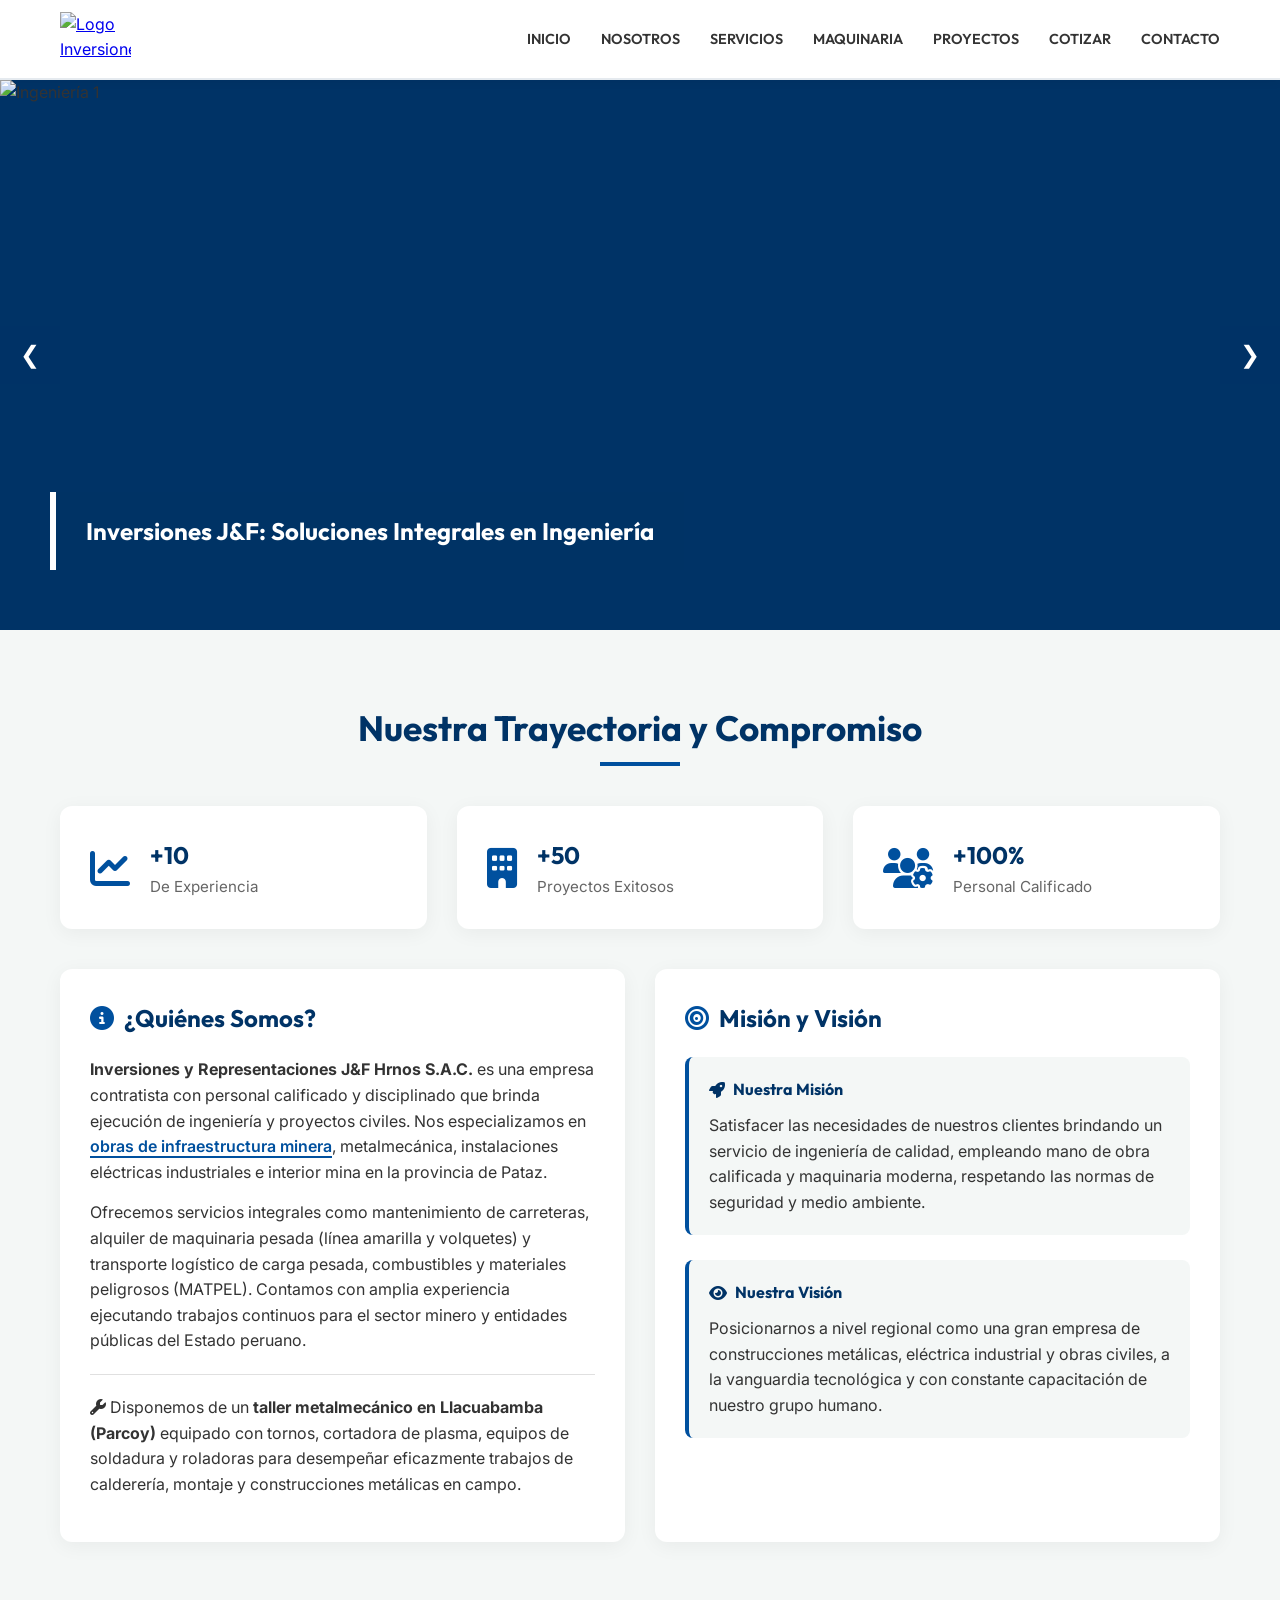
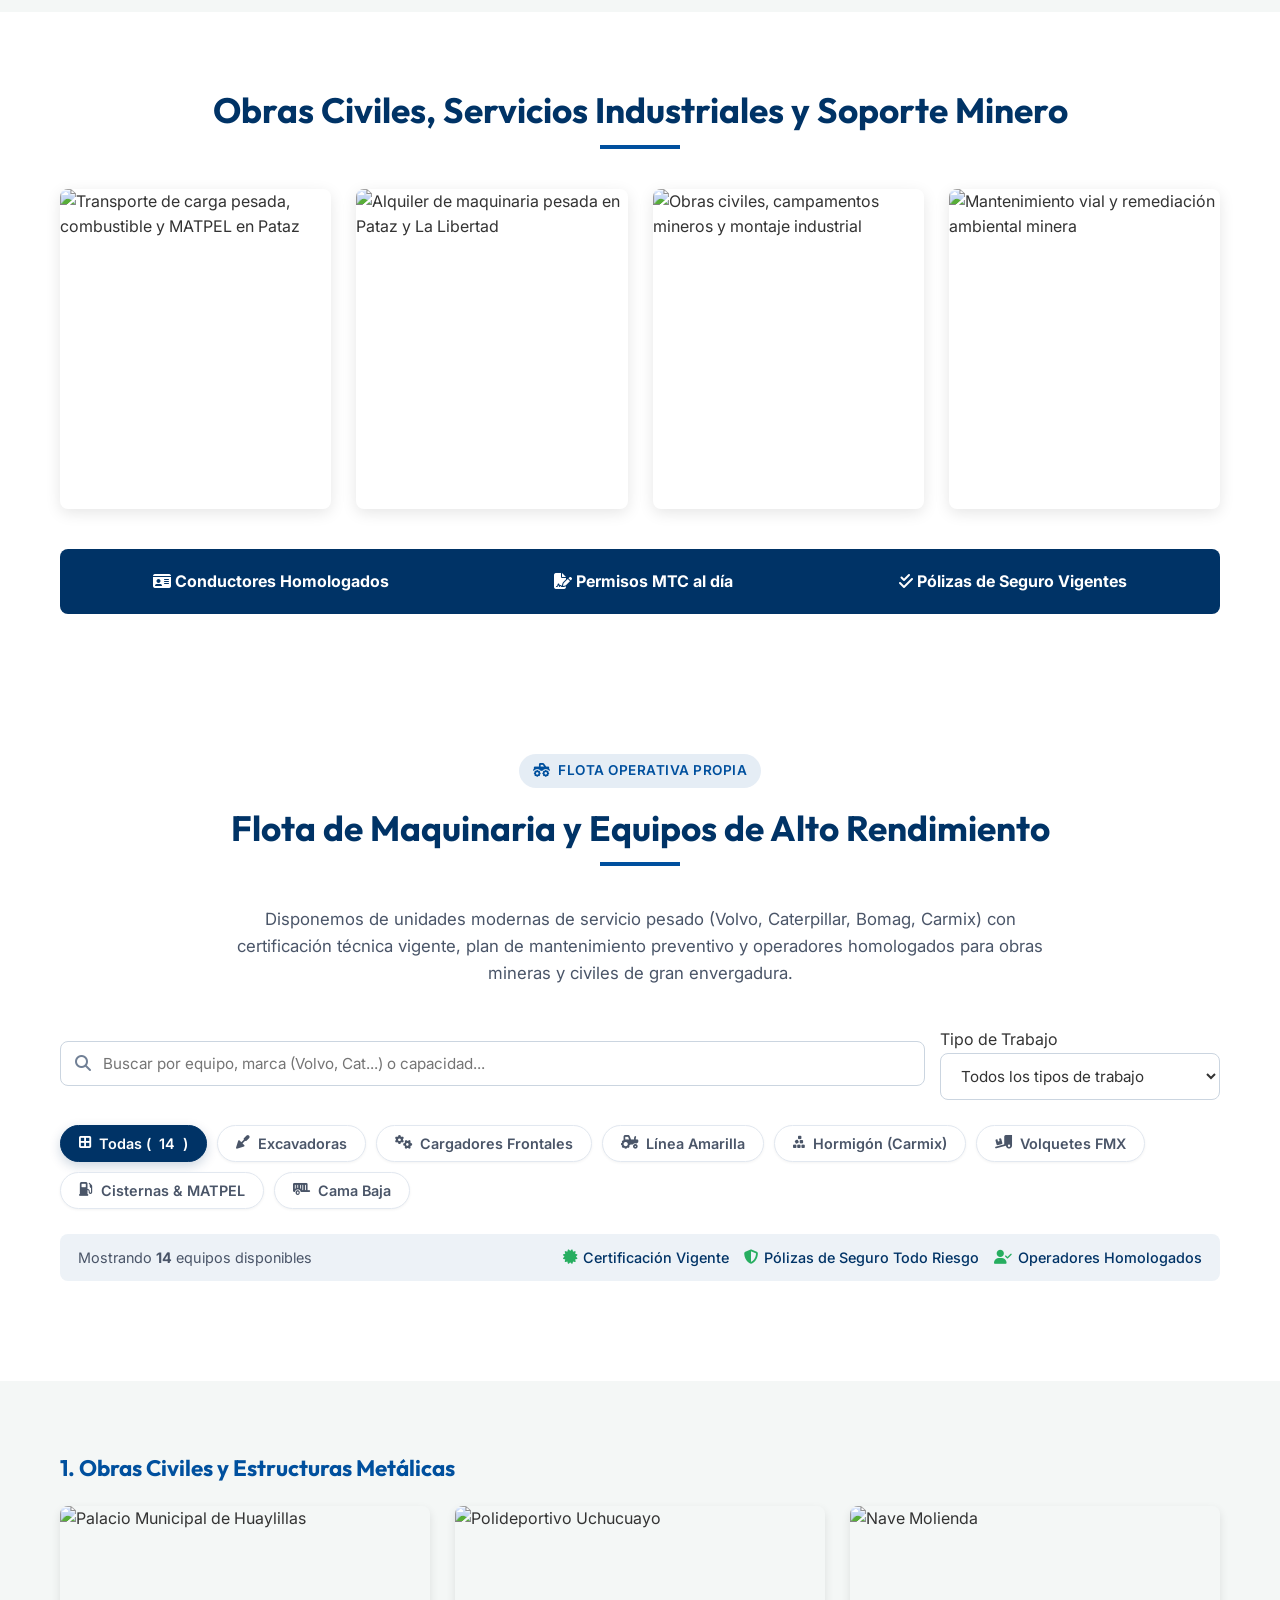
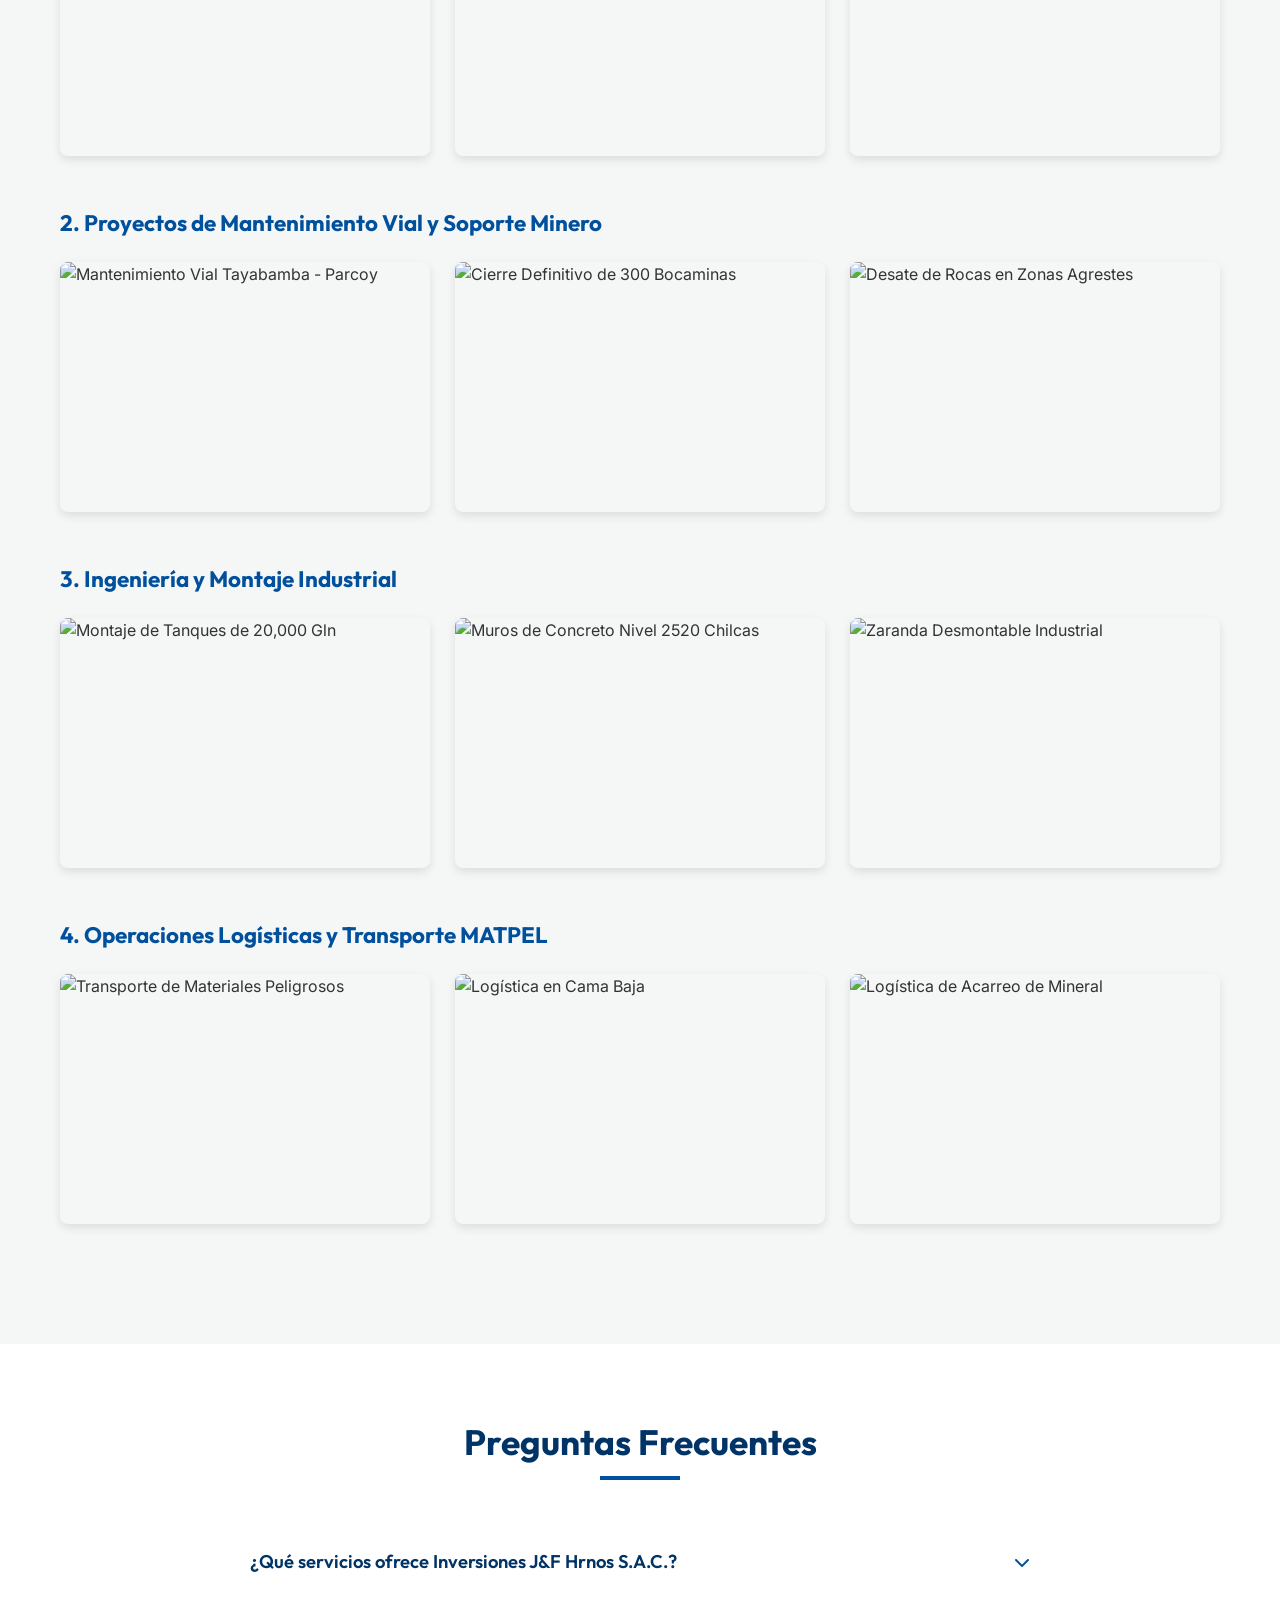
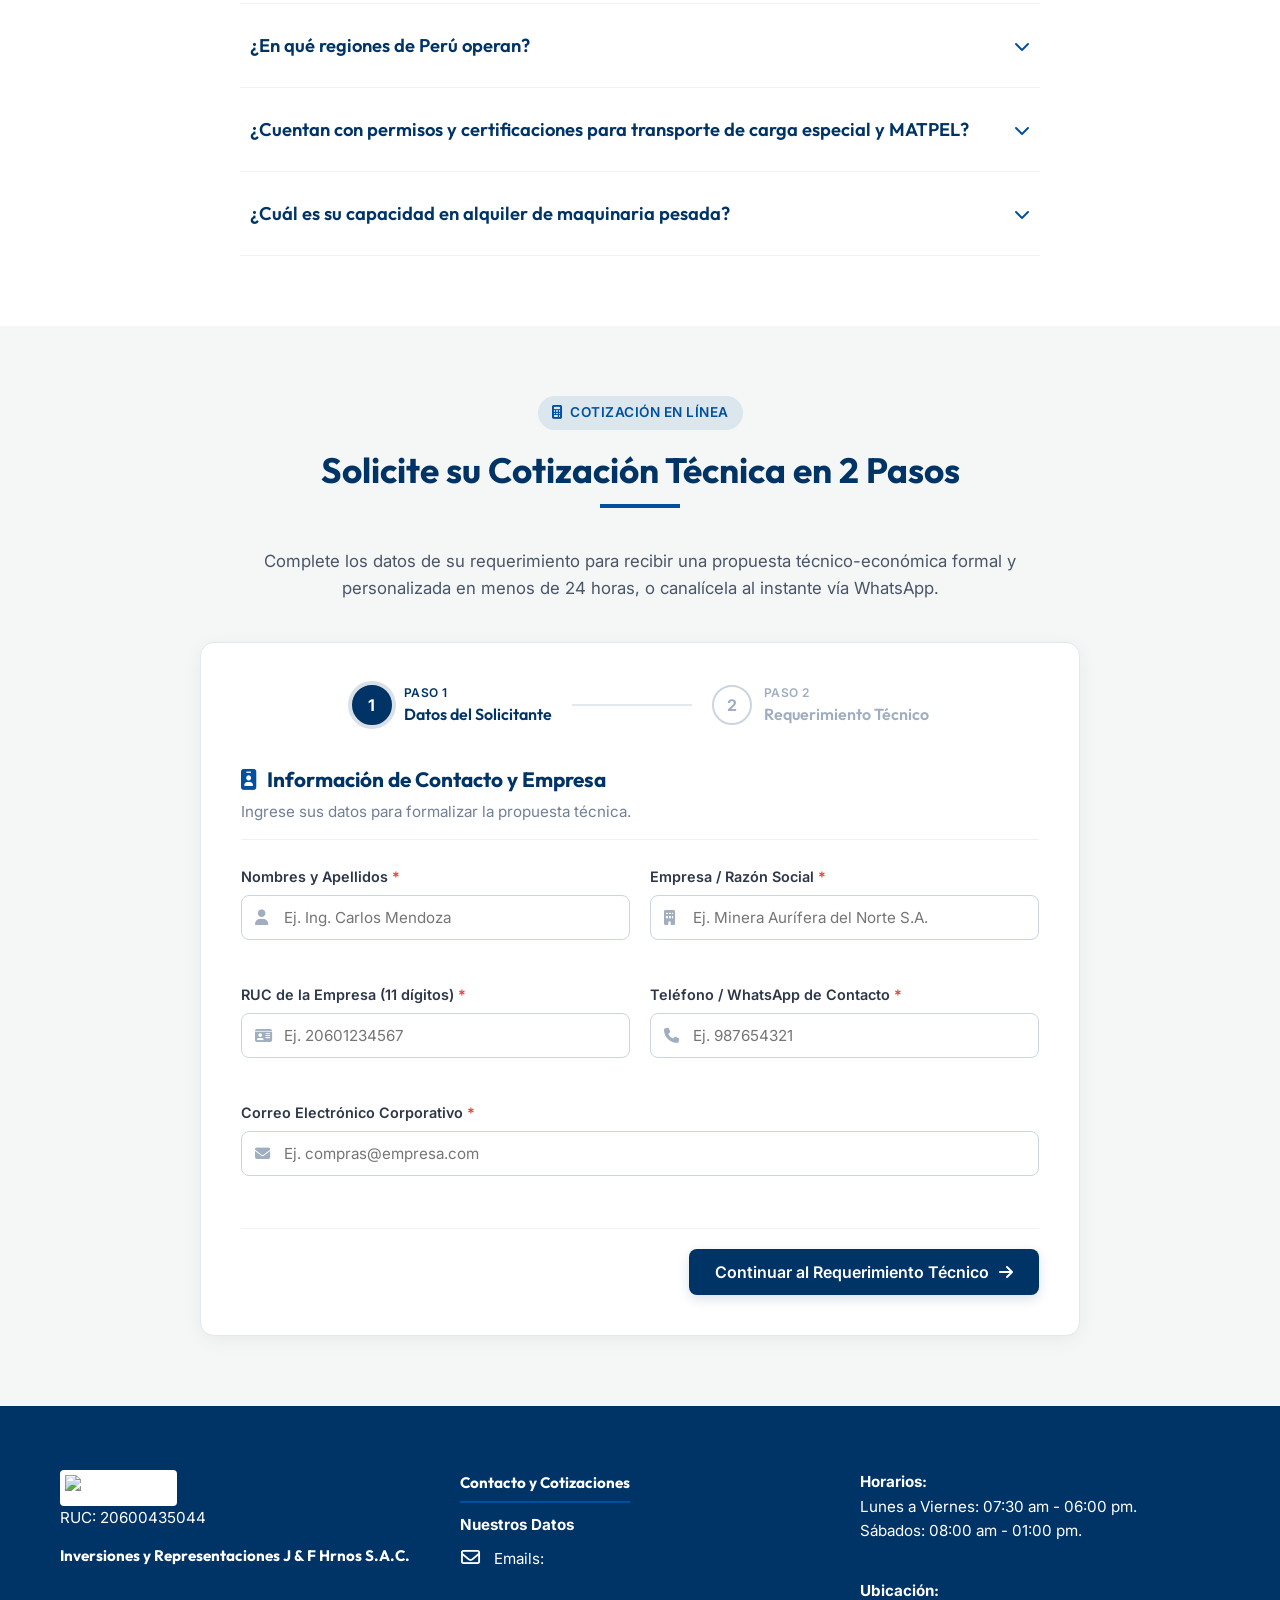
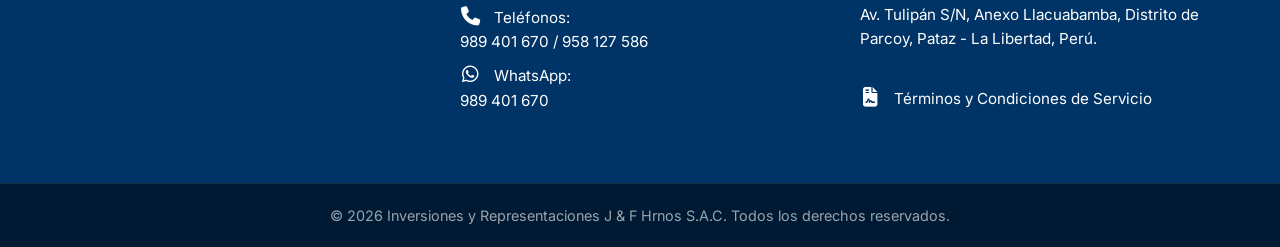
==== index.html @ ce2c4bc6 "feat: implementar catalogo interactivo de flota de maquinaria, ficha tecnica y cotizador en 2 pasos " ====
<!DOCTYPE html>
<html lang="es">

<head>
    <meta charset="UTF-8">
    <meta name="viewport" content="width=device-width, initial-scale=1.0">
    <title>Inversiones J&F Hrnos | Ingeniería, Obras, Mantenimiento y Transporte MATPEL</title>
    <meta name="description"
        content="Inversiones J&F Hrnos S.A.C. es una empresa líder que brinda soluciones integrales en ingeniería, obras civiles, mantenimiento vial y transporte logístico MATPEL a nivel nacional.">
    <link rel="canonical" href="https://inversionesjyf.com/">

    <!-- Open Graph / Facebook -->
    <meta property="og:type" content="website">
    <meta property="og:url" content="https://inversionesjyf.com/">
    <meta property="og:title" content="Inversiones J&F Hrnos | Ingeniería, Obras, Mantenimiento y Transporte MATPEL">
    <meta property="og:description"
        content="Inversiones J&F Hrnos S.A.C. es una empresa líder que brinda soluciones integrales en ingeniería, obras civiles, mantenimiento vial y transporte logístico MATPEL a nivel nacional.">
    <meta property="og:image" content="https://inversionesjyf.com/img/logo/logo_invertido.webp">

    <!-- Twitter -->
    <meta property="twitter:card" content="summary_large_image">
    <meta property="twitter:url" content="https://inversionesjyf.com/">
    <meta property="twitter:title"
        content="Inversiones J&F Hrnos | Ingeniería, Obras, Mantenimiento y Transporte MATPEL">
    <meta property="twitter:description"
        content="Inversiones J&F Hrnos S.A.C. es una empresa líder que brinda soluciones integrales en ingeniería, obras civiles, mantenimiento vial y transporte logístico MATPEL a nivel nacional.">
    <meta property="twitter:image" content="https://inversionesjyf.com/img/logo/logo.webp">

    <link rel="icon" type="image/webp" href="img/logo/logo.webp">
    <link rel="apple-touch-icon" href="img/logo/logo.webp">

    <!-- Estilos -->
    <link rel="stylesheet" href="styles.css">
    <link rel="preconnect" href="https://fonts.googleapis.com">
    <link rel="preconnect" href="https://fonts.gstatic.com" crossorigin>

    <!-- Carga Asíncrona de Fuentes y Iconos (Evita Render Blocking) -->
    <link rel="stylesheet" href="https://cdnjs.cloudflare.com/ajax/libs/font-awesome/6.4.0/css/all.min.css"
        media="print" onload="this.media='all'">
    <noscript>
        <link rel="stylesheet" href="https://cdnjs.cloudflare.com/ajax/libs/font-awesome/6.4.0/css/all.min.css">
    </noscript>

    <link
        href="https://fonts.googleapis.com/css2?family=Inter:wght@300;400;600&family=Outfit:wght@400;600;700&display=swap"
        rel="stylesheet" media="print" onload="this.media='all'">
    <noscript>
        <link
            href="https://fonts.googleapis.com/css2?family=Inter:wght@300;400;600&family=Outfit:wght@400;600;700&display=swap"
            rel="stylesheet">
    </noscript>

    <!-- Datos Estructurados JSON-LD -->
    <script type="application/ld+json">
    {
      "@context": "https://schema.org",
      "@type": "LocalBusiness",
      "name": "Inversiones y Representaciones J & F Hrnos S.A.C.",
      "alternateName": "Inversiones J&F Hrnos",
      "image": "https://inversionesjyf.com/img/logo/logo.webp",
      "@id": "https://inversionesjyf.com/#organization",
      "url": "https://inversionesjyf.com/",
      "telephone": "+51989401670",
      "address": {
        "@type": "PostalAddress",
        "streetAddress": "Av. Tulipán S/N, Anexo Llacuabamba, Distrito de Parcoy",
        "addressLocality": "Pataz",
        "addressRegion": "La Libertad",
        "postalCode": "13400",
        "addressCountry": "PE"
      },
      "geo": {
        "@type": "GeoCoordinates",
        "latitude": "-8.016667",
        "longitude": "-77.433333"
      },
      "openingHoursSpecification": [
        {
          "@type": "OpeningHoursSpecification",
          "dayOfWeek": [
            "Monday",
            "Tuesday",
            "Wednesday",
            "Thursday",
            "Friday"
          ],
          "opens": "07:30",
          "closes": "18:00"
        },
        {
          "@type": "OpeningHoursSpecification",
          "dayOfWeek": "Saturday",
          "opens": "08:00",
          "closes": "13:00"
        }
      ]
    }
    </script>

    <script type="application/ld+json">
    {
      "@context": "https://schema.org",
      "@type": "FAQPage",
      "mainEntity": [
        {
          "@type": "Question",
          "name": "¿Qué servicios ofrece Inversiones J&F Hrnos S.A.C.?",
          "acceptedAnswer": {
            "@type": "Answer",
            "text": "Ofrecemos soluciones integrales en ingeniería civil, construcción de obras públicas y privadas, estructuras metálicas, mantenimiento vial, alquiler de maquinaria pesada y transporte logístico de materiales peligrosos (MATPEL) a nivel nacional."
          }
        },
        {
          "@type": "Question",
          "name": "¿En qué regiones de Perú operan?",
          "acceptedAnswer": {
            "@type": "Answer",
            "text": "Tenemos nuestra base operativa y taller principal en Llacuabamba (La Libertad), pero brindamos servicios logísticos y ejecutamos obras de ingeniería en todo el territorio nacional, con especial presencia en las zonas mineras del norte y centro del país."
          }
        },
        {
          "@type": "Question",
          "name": "¿Cuentan con permisos y certificaciones para transporte de carga especial y MATPEL?",
          "acceptedAnswer": {
            "@type": "Answer",
            "text": "Sí, contamos con todos los permisos vigentes otorgados por el Ministerio de Transportes y Comunicaciones (MTC) para el transporte terrestre de materiales peligrosos, pólizas de seguro de responsabilidad civil vigentes y conductores homologados con categoría especial A-IV."
          }
        },
        {
          "@type": "Question",
          "name": "¿Cuál es su capacidad en alquiler de maquinaria pesada?",
          "acceptedAnswer": {
            "@type": "Answer",
            "text": "Disponemos de una flota moderna y propia que incluye excavadoras hidráulicas Volvo y Caterpillar, rodillos compactadores, rodillos de asfalto, cargadores frontales, volquetes Volvo FMX, motoniveladoras y mezcladoras autocargables (Carmix), garantizando alta disponibilidad mecánica."
          }
        }
      ]
    }
    </script>
</head>

<body>
    <a href="#inicio" class="skip-link">Saltar al contenido principal</a>

    <header class="header">
        <div class="container header-flex">
            <div class="logo-container">
                <a href="#inicio"><img src="img/logo/logo_invertido.webp" alt="Logo Inversiones J&F" class="logo-img" width="71" height="55"></a>
            </div>

            <button type="button" class="menu-toggle" id="mobile-menu" aria-label="Abrir menú de navegación"
                aria-expanded="false" aria-controls="primary-nav">
                <i class="fa-solid fa-bars" aria-hidden="true"></i>
            </button>

            <nav class="navbar" id="primary-nav" aria-label="Navegación principal">
                <ul>
                    <li><a href="#inicio">Inicio</a></li>
                    <li><a href="#nosotros">Nosotros</a></li>
                    <li><a href="#servicios">Servicios</a></li>
                    <li><a href="#maquinaria">Maquinaria</a></li>
                    <li><a href="#experiencia">Proyectos</a></li>
                    <li><a href="#cotizador">Cotizar</a></li>
                    <li><a href="#contacto">Contacto</a></li>
                </ul>
            </nav>
        </div>
    </header>

    <main>
        <section id="inicio" class="hero-slider" aria-roledescription="carousel"
            aria-label="Proyectos y servicios destacados">
            <div class="slides">
                <div class="slide active" aria-roledescription="slide" aria-label="1 de 3" aria-hidden="false">
                    <img src="img/Inicio/hero-1.webp" alt="Ingeniería 1" width="1920" height="800" fetchpriority="high"
                        loading="eager">
                    <div class="slide-caption">
                        <h1>Inversiones J&F: Soluciones Integrales en Ingeniería</h1>
                    </div>
                </div>
                <div class="slide" aria-roledescription="slide" aria-label="2 de 3" aria-hidden="true">
                    <img src="img/Inicio/hero-2.webp" alt="Construcción" width="1920" height="800" loading="lazy"
                        decoding="async">
                    <div class="slide-caption">
                        <h2>Construcción de Obras y Mantenimiento Vial</h2>
                    </div>
                </div>
                <div class="slide" aria-roledescription="slide" aria-label="3 de 3" aria-hidden="true">
                    <img src="img/Inicio/hero-3.webp" alt="Transporte" width="1920" height="800" loading="lazy"
                        decoding="async">
                    <div class="slide-caption">
                        <h2>Logística y Transporte MATPEL a Nivel Nacional</h2>
                    </div>
                </div>
            </div>
            <button type="button" class="prev" id="slider-prev" aria-label="Ver diapositiva anterior">&#10094;</button>
            <button type="button" class="next" id="slider-next" aria-label="Ver diapositiva siguiente">&#10095;</button>
        </section>

        <section id="nosotros" class="section bg-light">
            <div class="container">
                <h2 class="section-title">Nuestra Trayectoria y Compromiso</h2>
                <div class="stats-row">
                    <div class="stat-item box-shadow">
                        <i class="fa-solid fa-chart-line"></i>
                        <div>
                            <p class="stat-number reveal count-up" data-target="10">+0 Años</p>
                            <p>De Experiencia</p>
                        </div>
                    </div>
                    <div class="stat-item box-shadow">
                        <i class="fa-solid fa-building"></i>
                        <div>
                            <p class="stat-number reveal count-up" data-target="50">+0 Obras</p>
                            <p>Proyectos Exitosos</p>
                        </div>
                    </div>
                    <div class="stat-item box-shadow">
                        <i class="fa-solid fa-users-gear"></i>
                        <div>
                            <p class="stat-number reveal count-up" data-target="100" data-suffix="%">+0%</p>
                            <p>Personal Calificado</p>
                        </div>
                    </div>
                </div>

                <div class="about-grid">
                    <div class="who-we-are box-shadow reveal-left">
                        <h3><i class="fa-solid fa-circle-info"></i> ¿Quiénes Somos?</h3>
                        <p><strong>Inversiones y Representaciones J&F Hrnos S.A.C.</strong> es una empresa contratista
                            con personal calificado y disciplinado que brinda ejecución de ingeniería y proyectos
                            civiles. Nos especializamos en <a href="#servicios" class="text-link">obras de
                                infraestructura minera</a>, metalmecánica, instalaciones eléctricas industriales e
                            interior mina en la provincia de Pataz.</p>
                        <p>Ofrecemos servicios integrales como mantenimiento de carreteras, alquiler de maquinaria
                            pesada (línea amarilla y volquetes) y transporte logístico de carga pesada, combustibles y
                            materiales peligrosos (MATPEL). Contamos con amplia experiencia ejecutando trabajos
                            continuos para el sector minero y entidades públicas del Estado peruano.</p>
                        <hr>
                        <p><i class="fa-solid fa-wrench"></i> Disponemos de un <strong>taller metalmecánico en
                                Llacuabamba (Parcoy)</strong> equipado con tornos, cortadora de plasma, equipos de
                            soldadura y roladoras para desempeñar eficazmente trabajos de calderería, montaje y
                            construcciones metálicas en campo.</p>
                    </div>
                    <div class="values-box box-shadow reveal-right">
                        <h3><i class="fa-solid fa-bullseye"></i> Misión y Visión</h3>
                        <div class="mission-vision-item">
                            <p class="mv-title"><i class="fa-solid fa-rocket"></i> Nuestra Misión</p>
                            <p>Satisfacer las necesidades de nuestros clientes brindando un servicio de ingeniería de
                                calidad, empleando mano de obra calificada y maquinaria moderna, respetando las normas
                                de seguridad y medio ambiente.</p>
                        </div>
                        <div class="mission-vision-item">
                            <p class="mv-title"><i class="fa-solid fa-eye"></i> Nuestra Visión</p>
                            <p>Posicionarnos a nivel regional como una gran empresa de construcciones metálicas,
                                eléctrica industrial y obras civiles, a la vanguardia tecnológica y con constante
                                capacitación de nuestro grupo humano.</p>
                        </div>
                    </div>
                </div>
            </div>
        </section>

        <section id="servicios" class="section">
            <div class="container">
                <h2 class="section-title">Obras Civiles, Servicios Industriales y Soporte Minero</h2>
                <div class="services-grid">

                    <article class="service-img-card reveal delay-1">
                        <img src="img/Servicios/transporte.webp"
                            alt="Transporte de carga pesada, combustible y MATPEL en Pataz" width="600" height="400"
                            loading="lazy" decoding="async">
                        <div class="service-img-content">
                            <i class="fa-solid fa-truck-moving"></i>
                            <h3>Transporte MATPEL</h3>
                            <p>Soluciones logísticas para el transporte de carga pesada, combustibles y materiales
                                peligrosos (MATPEL) en la ruta Trujillo-Pataz y a nivel nacional.</p>
                        </div>
                    </article>

                    <article class="service-img-card reveal delay-2">
                        <img src="img/Servicios/maquinaria.webp"
                            alt="Alquiler de maquinaria pesada en Pataz y La Libertad" width="600" height="400"
                            loading="lazy" decoding="async">
                        <div class="service-img-content">
                            <i class="fa-solid fa-gears"></i>
                            <h3>Alquiler de Maquinaria</h3>
                            <p>Alquiler de maquinaria pesada en Pataz y La Libertad con flota propia: Excavadoras
                                (Volvo/Cat), Volquetes Volvo FMX, Carmix y Motoniveladoras.</p>
                        </div>
                    </article>

                    <article class="service-img-card reveal delay-3">
                        <img src="img/Servicios/construccion.webp"
                            alt="Obras civiles, campamentos mineros y montaje industrial" width="600" height="400"
                            loading="lazy" decoding="async">
                        <div class="service-img-content">
                            <i class="fa-solid fa-trowel-bricks"></i>
                            <h3>Obras Civiles y Montajes</h3>
                            <p>Ejecución integral de obras civiles, campamentos mineros, muros de contención y montajes
                                mecánicos de tanques y naves estructurales.</p>
                        </div>
                    </article>

                    <article class="service-img-card reveal delay-4">
                        <img src="img/Servicios/mantenimiento.webp"
                            alt="Mantenimiento vial y remediación ambiental minera" width="600" height="400"
                            loading="lazy" decoding="async">
                        <div class="service-img-content">
                            <i class="fa-solid fa-screwdriver-wrench"></i>
                            <h3>Mantenimiento Vial y Soporte</h3>
                            <p>Soporte preventivo y operativo, mantenimiento de carreteras, perfilado de rasante y
                                remediación ambiental con base en Llacuabamba.</p>
                        </div>
                    </article>

                </div>

                <div class="certifications reveal">
                    <span><i class="fa-solid fa-id-card"></i> Conductores Homologados</span>
                    <span><i class="fa-solid fa-file-signature"></i> Permisos MTC al día</span>
                    <span><i class="fa-solid fa-check-double"></i> Pólizas de Seguro Vigentes</span>
                </div>
            </div>
        </section>

        <!-- SECCIÓN: FLOTA DE MAQUINARIA PESADA Y TRANSPORTE -->
        <section id="maquinaria" class="section">
            <div class="container">
                <div class="section-header-centered reveal">
                    <span class="section-tag"><i class="fa-solid fa-truck-monster"></i> Flota Operativa Propia</span>
                    <h2 class="section-title">Flota de Maquinaria y Equipos de Alto Rendimiento</h2>
                    <p class="section-subtitle">
                        Disponemos de unidades modernas de servicio pesado (Volvo, Caterpillar, Bomag, Carmix) con certificación técnica vigente, plan de mantenimiento preventivo y operadores homologados para obras mineras y civiles de gran envergadura.
                    </p>
                </div>

                <!-- Barra de búsqueda y selector de aplicación -->
                <div class="machinery-toolbar reveal">
                    <div class="search-box-wrapper">
                        <i class="fa-solid fa-magnifying-glass search-icon" aria-hidden="true"></i>
                        <input type="search" id="machinery-search" class="machinery-search-input" 
                               placeholder="Buscar por equipo, marca (Volvo, Cat...) o capacidad..." 
                               aria-label="Buscar equipo en la flota">
                        <button type="button" id="search-clear-btn" class="search-clear-btn" aria-label="Limpiar búsqueda" style="display: none;">
                            <i class="fa-solid fa-xmark"></i>
                        </button>
                    </div>

                    <div class="filter-select-wrapper">
                        <label for="work-type-filter" class="visually-hidden">Tipo de Trabajo</label>
                        <select id="work-type-filter" class="filter-select" aria-label="Filtrar por especialidad o tipo de trabajo">
                            <option value="all">Todos los tipos de trabajo</option>
                            <option value="Movimiento de Tierras">Movimiento de Tierras</option>
                            <option value="Carreteras y Compactación">Carreteras y Compactación</option>
                            <option value="Producción de Concreto">Producción de Concreto</option>
                            <option value="Acarreo de Minerales">Acarreo de Minerales</option>
                            <option value="Logística Especializada">Logística Especializada</option>
                        </select>
                    </div>
                </div>

                <!-- Píldoras interactivas de categoría -->
                <div class="machinery-categories-nav reveal" role="tablist" aria-label="Filtro por categoría de maquinaria">
                    <button type="button" class="category-pill active" data-category="all" role="tab" aria-selected="true">
                        <i class="fa-solid fa-border-all"></i> Todas (<span id="count-all">14</span>)
                    </button>
                    <button type="button" class="category-pill" data-category="Excavadoras" role="tab" aria-selected="false">
                        <i class="fa-solid fa-trowel"></i> Excavadoras
                    </button>
                    <button type="button" class="category-pill" data-category="Cargadores Frontales" role="tab" aria-selected="false">
                        <i class="fa-solid fa-gears"></i> Cargadores Frontales
                    </button>
                    <button type="button" class="category-pill" data-category="Línea Amarilla" role="tab" aria-selected="false">
                        <i class="fa-solid fa-tractor"></i> Línea Amarilla
                    </button>
                    <button type="button" class="category-pill" data-category="Hormigón y Concreto" role="tab" aria-selected="false">
                        <i class="fa-solid fa-cubes-stacked"></i> Hormigón (Carmix)
                    </button>
                    <button type="button" class="category-pill" data-category="Volquetes y Acarreo" role="tab" aria-selected="false">
                        <i class="fa-solid fa-truck-ramp-box"></i> Volquetes FMX
                    </button>
                    <button type="button" class="category-pill" data-category="Cisternas y MATPEL" role="tab" aria-selected="false">
                        <i class="fa-solid fa-gas-pump"></i> Cisternas & MATPEL
                    </button>
                    <button type="button" class="category-pill" data-category="Transporte Pesado" role="tab" aria-selected="false">
                        <i class="fa-solid fa-trailer"></i> Cama Baja
                    </button>
                </div>

                <!-- Barra de estado y garantías -->
                <div class="machinery-status-bar reveal">
                    <span id="machinery-counter-text" class="results-text">Mostrando <strong>14</strong> equipos disponibles</span>
                    <div class="fleet-guarantees">
                        <span><i class="fa-solid fa-certificate"></i> Certificación Vigente</span>
                        <span><i class="fa-solid fa-shield-halved"></i> Pólizas de Seguro Todo Riesgo</span>
                        <span><i class="fa-solid fa-user-check"></i> Operadores Homologados</span>
                    </div>
                </div>

                <!-- Grid interactivo poblado desde maquinaria.json -->
                <div id="grid-maquinaria" class="machinery-grid" role="region" aria-live="polite">
                    <!-- Renderizado dinámicamente con JavaScript -->
                </div>

                <!-- Estado sin resultados -->
                <div id="no-machinery-found" class="no-results-box" style="display: none;">
                    <i class="fa-solid fa-magnifying-glass"></i>
                    <h3>No se encontraron equipos</h3>
                    <p>No se encontraron resultados para los criterios seleccionados. Intente ajustar el término de búsqueda o categoría.</p>
                    <button type="button" id="reset-filters-btn" class="btn-reset-filters">Restablecer todos los filtros</button>
                </div>
            </div>
        </section>

        <!-- MODAL DE FICHA TÉCNICA DETALLADA -->
        <div id="modal-maquina" class="machinery-modal" role="dialog" aria-modal="true" aria-labelledby="modal-machinery-title" aria-hidden="true">
            <div class="modal-backdrop" id="modal-backdrop"></div>
            <div class="modal-dialog">
                <button type="button" class="modal-close-btn" id="modal-close-btn" aria-label="Cerrar ficha técnica">
                    <i class="fa-solid fa-xmark"></i>
                </button>
                <div class="modal-content" id="modal-machinery-body">
                    <!-- Inyectado dinámicamente -->
                </div>
            </div>
        </div>

        <section id="experiencia" class="section bg-light">
            <div class="container">
                <div class="exp-category reveal">
                    <h3 class="category-title">1. Obras Civiles y Estructuras Metálicas</h3>
                    <div id="grid-obras" class="project-grid">
                        <!-- Proyecto 1 -->
                        <div class="project-card reveal">
                            <img src="img/Proyectos/obras_civiles/pala_muni.webp" alt="Palacio Municipal de Huaylillas"
                                width="600" height="400" loading="lazy" decoding="async">
                            <div class="overlay">
                                <div class="overlay-text">
                                    <p class="project-title-card">Palacio Municipal de Huaylillas</p>
                                    <p>Construcción integral de la nueva sede institucional del Palacio Municipal del
                                        distrito de Huaylillas.</p>
                                    <a href="proyecto/palacio-municipal" class="saber-mas-btn">Ver Palacio Municipal
                                        &gt;</a>
                                </div>
                            </div>
                        </div>
                        <!-- Proyecto 2 -->
                        <div class="project-card reveal">
                            <img src="img/Proyectos/obras_civiles/comp_up.webp" alt="Polideportivo Uchucuayo"
                                width="600" height="400" loading="lazy" decoding="async">
                            <div class="overlay">
                                <div class="overlay-text">
                                    <p class="project-title-card">Polideportivo Uchucuayo</p>
                                    <p>Construcción civil completa del complejo deportivo y recreacional en el Centro
                                        Poblado de Uchucuayo.</p>
                                    <a href="proyecto/polideportivo-uchucuayo" class="saber-mas-btn">Ver Polideportivo
                                        &gt;</a>
                                </div>
                            </div>
                        </div>
                        <!-- Proyecto 3 -->
                        <div class="project-card reveal">
                            <img src="img/Proyectos/obras_civiles/mon_est_cob.webp" alt="Nave Molienda" width="600"
                                height="400" loading="lazy" decoding="async">
                            <div class="overlay">
                                <div class="overlay-text">
                                    <p class="project-title-card">Nave Molienda</p>
                                    <p>Ejecución integral del montaje de estructuras metálicas de alta resistencia y
                                        cobertura completa.</p>
                                    <a href="proyecto/nave-molienda" class="saber-mas-btn">Ver Nave Molienda &gt;</a>
                                </div>
                            </div>
                        </div>
                    </div>
                </div>

                <div class="exp-category reveal">
                    <h3 class="category-title">2. Proyectos de Mantenimiento Vial y Soporte Minero</h3>
                    <div id="grid-mantenimiento" class="project-grid">
                        <!-- Proyecto 4 -->
                        <div class="project-card reveal">
                            <img src="img/Proyectos/mantenimiento_vial/taya_par.webp"
                                alt="Mantenimiento Vial Tayabamba - Parcoy" width="600" height="400" loading="lazy"
                                decoding="async">
                            <div class="overlay">
                                <div class="overlay-text">
                                    <p class="project-title-card">Mantenimiento Vial Tayabamba - Parcoy</p>
                                    <p>Trabajos continuos de mantenimiento rutinario y periódico de la vía departamental
                                        que conecta Tayabamba y Parcoy.</p>
                                    <a href="proyecto/mantenimiento-vial" class="saber-mas-btn">Ver Mantenimiento Vial
                                        &gt;</a>
                                </div>
                            </div>
                        </div>
                        <!-- Proyecto 5 -->
                        <div class="project-card reveal">
                            <img src="img/Proyectos/mantenimiento_vial/cierre_boca.webp"
                                alt="Cierre Definitivo de 300 Bocaminas" width="600" height="400" loading="lazy"
                                decoding="async">
                            <div class="overlay">
                                <div class="overlay-text">
                                    <p class="project-title-card">Cierre Definitivo de 300 Bocaminas</p>
                                    <p>Proyecto crítico de remediación ambiental y seguridad en minería formal mediante
                                        voladura y taponeo.</p>
                                    <a href="proyecto/cierre-bocaminas" class="saber-mas-btn">Ver Cierre Bocaminas
                                        &gt;</a>
                                </div>
                            </div>
                        </div>
                        <!-- Proyecto 6 -->
                        <div class="project-card reveal">
                            <img src="img/Proyectos/mantenimiento_vial/desate.webp"
                                alt="Desate de Rocas en Zonas Agrestes" width="600" height="400" loading="lazy"
                                decoding="async">
                            <div class="overlay">
                                <div class="overlay-text">
                                    <p class="project-title-card">Desate de Rocas en Zonas Agrestes</p>
                                    <p>Ejecución de trabajos de mitigación de riesgos geológicos en taludes y zonas de
                                        acceso de la unidad minera.</p>
                                    <a href="proyecto/desate-rocas" class="saber-mas-btn">Ver Desate de Rocas &gt;</a>
                                </div>
                            </div>
                        </div>
                    </div>
                </div>

                <div class="exp-category reveal">
                    <h3 class="category-title">3. Ingeniería y Montaje Industrial</h3>
                    <div id="grid-ingenieria" class="project-grid">
                        <!-- Proyecto 7 -->
                        <div class="project-card reveal">
                            <img src="img/Proyectos/montajes_industriales/tanques.webp"
                                alt="Montaje de Tanques de 20,000 Gln" width="600" height="400" loading="lazy"
                                decoding="async">
                            <div class="overlay">
                                <div class="overlay-text">
                                    <p class="project-title-card">Montaje de Tanques de 20,000 Gln</p>
                                    <p>Fabricación in situ and montaje mecánico de dos tanques de almacenamiento de agua
                                        potable e industrial.</p>
                                    <a href="proyecto/tanques-agua" class="saber-mas-btn">Ver Montaje de Tanques
                                        &gt;</a>
                                </div>
                            </div>
                        </div>
                        <!-- Proyecto 8 -->
                        <div class="project-card reveal">
                            <img src="img/Proyectos/montajes_industriales/muros_concreto.webp"
                                alt="Muros de Concreto Nivel 2520 Chilcas" width="600" height="400" loading="lazy"
                                decoding="async">
                            <div class="overlay">
                                <div class="overlay-text">
                                    <p class="project-title-card">Muros de Concreto Nivel 2520 Chilcas</p>
                                    <p>Construcción de muros de contención de gran escala en concreto armado en nivel
                                        operativo minero.</p>
                                    <a href="proyecto/muros-concreto" class="saber-mas-btn">Ver Muros de Concreto
                                        &gt;</a>
                                </div>
                            </div>
                        </div>
                        <!-- Proyecto 9 -->
                        <div class="project-card reveal">
                            <img src="img/Proyectos/montajes_industriales/zaranga_des.webp"
                                alt="Zaranda Desmontable Industrial" width="600" height="400" loading="lazy"
                                decoding="async">
                            <div class="overlay">
                                <div class="overlay-text">
                                    <p class="project-title-card">Zaranda Desmontable Industrial</p>
                                    <p>Diseño de ingeniería, fabricación y montaje de una zaranda vibratoria desmontable
                                        en acero antiabrasivo.</p>
                                    <a href="proyecto/zaranda-desmontable" class="saber-mas-btn">Ver Zaranda Industrial
                                        &gt;</a>
                                </div>
                            </div>
                        </div>
                    </div>
                </div>

                <div class="exp-category reveal">
                    <h3 class="category-title">4. Operaciones Logísticas y Transporte MATPEL</h3>
                    <div id="grid-logistica" class="project-grid">
                        <!-- Proyecto 10 -->
                        <div class="project-card reveal">
                            <img src="img/Proyectos/operaciones_logisticas/cisterna.webp"
                                alt="Transporte de Materiales Peligrosos" width="600" height="400" loading="lazy"
                                decoding="async">
                            <div class="overlay">
                                <div class="overlay-text">
                                    <p class="project-title-card">Transporte de Materiales Peligrosos</p>
                                    <p>Provisión ininterrumpida de servicio de transporte MATPEL a operaciones mineras
                                        mediante cisternas.</p>
                                    <a href="proyecto/transporte-combustible" class="saber-mas-btn">Ver Transporte
                                        MATPEL &gt;</a>
                                </div>
                            </div>
                        </div>
                        <!-- Proyecto 11 -->
                        <div class="project-card reveal">
                            <img src="img/Proyectos/operaciones_logisticas/cama_baja.webp" alt="Logística en Cama Baja"
                                width="600" height="400" loading="lazy" decoding="async">
                            <div class="overlay">
                                <div class="overlay-text">
                                    <p class="project-title-card">Logística en Cama Baja</p>
                                    <p>Servicio logístico especializado para la movilización de maquinaria amarilla y
                                        equipos sobredimensionados.</p>
                                    <a href="proyecto/transporte-especializado" class="saber-mas-btn">Ver Cama Baja
                                        &gt;</a>
                                </div>
                            </div>
                        </div>
                        <!-- Proyecto 12 -->
                        <div class="project-card reveal">
                            <img src="img/Proyectos/operaciones_logisticas/acarreo_mine.webp"
                                alt="Logística de Acarreo de Mineral" width="600" height="400" loading="lazy"
                                decoding="async">
                            <div class="overlay">
                                <div class="overlay-text">
                                    <p class="project-title-card">Logística de Acarreo de Mineral</p>
                                    <p>Gestión de flotas y ejecución de movimiento masivo de tierras y acarreo de
                                        mineral en operaciones mineras.</p>
                                    <a href="proyecto/logistica-acarreo" class="saber-mas-btn">Ver Acarreo de Mineral
                                        &gt;</a>
                                </div>
                            </div>
                        </div>
                    </div>
                </div>
            </div>
        </section>

        <!-- SECCIÓN DE PREGUNTAS FRECUENTES (FAQ) -->
        <section id="faq" class="section faq-section bg-light">
            <div class="container">
                <h2 class="section-title">Preguntas Frecuentes</h2>
                <div class="faq-container">
                    <div class="faq-item">
                        <button type="button" class="faq-question" aria-expanded="false" aria-controls="faq-ans-1">¿Qué
                            servicios ofrece Inversiones J&F Hrnos S.A.C.? <i class="fa-solid fa-chevron-down"
                                aria-hidden="true"></i></button>
                        <div class="faq-answer" id="faq-ans-1">
                            <p>Ofrecemos soluciones integrales en ingeniería civil, construcción de obras públicas y
                                privadas, estructuras metálicas, mantenimiento vial, alquiler de maquinaria pesada y
                                transporte logístico de materiales peligrosos (MATPEL) a nivel nacional.</p>
                        </div>
                    </div>
                    <div class="faq-item">
                        <button type="button" class="faq-question" aria-expanded="false" aria-controls="faq-ans-2">¿En
                            qué regiones de Perú operan? <i class="fa-solid fa-chevron-down"
                                aria-hidden="true"></i></button>
                        <div class="faq-answer" id="faq-ans-2">
                            <p>Tenemos nuestra base operativa y taller principal en Llacuabamba (La Libertad), pero
                                brindamos servicios logísticos y ejecutamos obras de ingeniería en todo el territorio
                                nacional, con especial presencia en las zonas mineras del norte y centro del país.</p>
                        </div>
                    </div>
                    <div class="faq-item">
                        <button type="button" class="faq-question" aria-expanded="false"
                            aria-controls="faq-ans-3">¿Cuentan con permisos y certificaciones para transporte de carga
                            especial y MATPEL? <i class="fa-solid fa-chevron-down" aria-hidden="true"></i></button>
                        <div class="faq-answer" id="faq-ans-3">
                            <p>Sí, contamos con todos los permisos vigentes otorgados por el Ministerio de Transportes y
                                Comunicaciones (MTC) para el transporte terrestre de materiales peligrosos, pólizas de
                                seguro de responsabilidad civil vigentes y conductores homologados con categoría
                                especial A-IV.</p>
                        </div>
                    </div>
                    <div class="faq-item">
                        <button type="button" class="faq-question" aria-expanded="false" aria-controls="faq-ans-4">¿Cuál
                            es su capacidad en alquiler de maquinaria pesada? <i class="fa-solid fa-chevron-down"
                                aria-hidden="true"></i></button>
                        <div class="faq-answer" id="faq-ans-4">
                            <p>Disponemos de una flota moderna y propia que incluye excavadoras hidráulicas Volvo y
                                Caterpillar, rodillos compactadores, rodillos de asfalto, cargadores frontales,
                                volquetes Volvo FMX, motoniveladoras y mezcladoras autocargables (Carmix), garantizando
                                alta disponibilidad mecánica.</p>
                        </div>
                    </div>
                </div>
            </div>
        </section>

        <!-- SECCIÓN: COTIZADOR EN 2 PASOS (SOLICITUD FORMAL & WHATSAPP) -->
        <section id="cotizador" class="section bg-light">
            <div class="container">
                <div class="section-header-centered reveal">
                    <span class="section-tag"><i class="fa-solid fa-calculator"></i> Cotización en Línea</span>
                    <h2 class="section-title">Solicite su Cotización Técnica en 2 Pasos</h2>
                    <p class="section-subtitle">
                        Complete los datos de su requerimiento para recibir una propuesta técnico-económica formal y personalizada en menos de 24 horas, o canalícela al instante vía WhatsApp.
                    </p>
                </div>

                <div class="wizard-container box-shadow reveal">
                    <!-- Indicador de pasos (Stepper) -->
                    <div class="wizard-stepper" role="tablist" aria-label="Progreso de la cotización">
                        <div class="step-indicator active" id="step-nav-1" role="tab" aria-selected="true">
                            <div class="step-circle">1</div>
                            <div class="step-label">
                                <span class="step-num">Paso 1</span>
                                <span class="step-title">Datos del Solicitante</span>
                            </div>
                        </div>
                        <div class="step-divider" id="step-divider-line"></div>
                        <div class="step-indicator" id="step-nav-2" role="tab" aria-selected="false">
                            <div class="step-circle">2</div>
                            <div class="step-label">
                                <span class="step-num">Paso 2</span>
                                <span class="step-title">Requerimiento Técnico</span>
                            </div>
                        </div>
                    </div>

                    <form id="quotation-form" class="wizard-form" novalidate>
                        <!-- PASO 1: Datos del Solicitante -->
                        <div class="wizard-step active" id="wizard-step-1">
                            <div class="step-header">
                                <h3><i class="fa-solid fa-id-badge"></i> Información de Contacto y Empresa</h3>
                                <p>Ingrese sus datos para formalizar la propuesta técnica.</p>
                            </div>

                            <div class="form-grid">
                                <div class="form-group">
                                    <label for="quote-name">Nombres y Apellidos <span class="req">*</span></label>
                                    <div class="input-icon-wrap">
                                        <i class="fa-solid fa-user"></i>
                                        <input type="text" id="quote-name" name="name" required placeholder="Ej. Ing. Carlos Mendoza">
                                    </div>
                                    <span class="field-error" id="error-name"></span>
                                </div>

                                <div class="form-group">
                                    <label for="quote-company">Empresa / Razón Social <span class="req">*</span></label>
                                    <div class="input-icon-wrap">
                                        <i class="fa-solid fa-building"></i>
                                        <input type="text" id="quote-company" name="company" required placeholder="Ej. Minera Aurífera del Norte S.A.">
                                    </div>
                                    <span class="field-error" id="error-company"></span>
                                </div>

                                <div class="form-group">
                                    <label for="quote-ruc">RUC de la Empresa (11 dígitos) <span class="req">*</span></label>
                                    <div class="input-icon-wrap">
                                        <i class="fa-solid fa-id-card"></i>
                                        <input type="text" id="quote-ruc" name="ruc" required maxlength="11" pattern="[0-9]{11}" placeholder="Ej. 20601234567">
                                    </div>
                                    <span class="field-error" id="error-ruc"></span>
                                </div>

                                <div class="form-group">
                                    <label for="quote-phone">Teléfono / WhatsApp de Contacto <span class="req">*</span></label>
                                    <div class="input-icon-wrap">
                                        <i class="fa-solid fa-phone"></i>
                                        <input type="tel" id="quote-phone" name="phone" required placeholder="Ej. 987654321">
                                    </div>
                                    <span class="field-error" id="error-phone"></span>
                                </div>

                                <div class="form-group full-width">
                                    <label for="quote-email">Correo Electrónico Corporativo <span class="req">*</span></label>
                                    <div class="input-icon-wrap">
                                        <i class="fa-solid fa-envelope"></i>
                                        <input type="email" id="quote-email" name="email" required placeholder="Ej. compras@empresa.com">
                                    </div>
                                    <span class="field-error" id="error-email"></span>
                                </div>
                            </div>

                            <div class="wizard-actions right-align">
                                <button type="button" id="btn-next-step" class="btn-wizard-primary">
                                    Continuar al Requerimiento Técnico <i class="fa-solid fa-arrow-right"></i>
                                </button>
                            </div>
                        </div>

                        <!-- PASO 2: Requerimiento Técnico -->
                        <div class="wizard-step" id="wizard-step-2" style="display: none;">
                            <div class="step-header">
                                <h3><i class="fa-solid fa-toolbox"></i> Especificaciones de la Operación u Obra</h3>
                                <p>Detalle el tipo de servicio, equipo y condiciones para dimensionar la cotización.</p>
                            </div>

                            <div class="form-grid">
                                <div class="form-group">
                                    <label for="quote-service">Servicio Principal Requerido <span class="req">*</span></label>
                                    <div class="input-icon-wrap">
                                        <i class="fa-solid fa-gears"></i>
                                        <select id="quote-service" name="service" required>
                                            <option value="">Seleccione el tipo de servicio...</option>
                                            <option value="Alquiler de Maquinaria Pesada">Alquiler de Maquinaria Pesada</option>
                                            <option value="Transporte y Carga MATPEL">Transporte Logístico y MATPEL</option>
                                            <option value="Obras Civiles y Edificaciones">Obras Civiles y Construcción</option>
                                            <option value="Mantenimiento Vial y Carreteras">Mantenimiento Vial y Carreteras</option>
                                            <option value="Ingeniería y Montaje Industrial">Ingeniería y Montaje Metalmecánico</option>
                                        </select>
                                    </div>
                                    <span class="field-error" id="error-service"></span>
                                </div>

                                <div class="form-group">
                                    <label for="quote-machinery">Equipo Específico de Interés</label>
                                    <div class="input-icon-wrap">
                                        <i class="fa-solid fa-tractor"></i>
                                        <select id="quote-machinery" name="machinery">
                                            <option value="Flota completa / A definir según proyecto">Flota completa / A definir según proyecto</option>
                                            <!-- Poblado dinámicamente con JavaScript desde maquinaria.json -->
                                        </select>
                                    </div>
                                </div>

                                <div class="form-group">
                                    <label for="quote-location">Ubicación / Región del Proyecto <span class="req">*</span></label>
                                    <div class="input-icon-wrap">
                                        <i class="fa-solid fa-location-dot"></i>
                                        <input type="text" id="quote-location" name="location" required placeholder="Ej. Pataz, Parcoy, Tayabamba / Otra región">
                                    </div>
                                    <span class="field-error" id="error-location"></span>
                                </div>

                                <div class="form-group">
                                    <label for="quote-duration">Duración Estimada del Servicio <span class="req">*</span></label>
                                    <div class="input-icon-wrap">
                                        <i class="fa-solid fa-calendar-days"></i>
                                        <select id="quote-duration" name="duration" required>
                                            <option value="Menos de 1 mes (Servicio puntual)">Menos de 1 mes (Servicio puntual)</option>
                                            <option value="1 a 3 meses">1 a 3 meses</option>
                                            <option value="3 a 6 meses">3 a 6 meses</option>
                                            <option value="Más de 6 meses (Contrato continuo)" selected>Más de 6 meses (Contrato continuo)</option>
                                        </select>
                                    </div>
                                </div>

                                <div class="form-group">
                                    <label for="quote-start-date">Fecha Estimada de Inicio</label>
                                    <div class="input-icon-wrap">
                                        <i class="fa-solid fa-clock"></i>
                                        <input type="date" id="quote-start-date" name="start_date">
                                    </div>
                                </div>

                                <div class="form-group full-width">
                                    <label for="quote-details">Descripción y Especificaciones del Requerimiento <span class="req">*</span></label>
                                    <textarea id="quote-details" name="details" rows="3" required placeholder="Indique alcances de obra, tipo de terreno, turnos de trabajo o cualquier especificación técnica..."></textarea>
                                    <span class="field-error" id="error-details"></span>
                                </div>

                                <div class="form-group full-width checkbox-group">
                                    <label class="custom-checkbox-label" for="quote-consent">
                                        <input type="checkbox" id="quote-consent" name="consent" required checked>
                                        <span>Autorizo el tratamiento de mis datos de contacto conforme a la política de privacidad para la formulación de la cotización comercial formal.</span>
                                    </label>
                                    <span class="field-error" id="error-consent"></span>
                                </div>
                            </div>

                            <div class="wizard-actions between-align">
                                <button type="button" id="btn-prev-step" class="btn-wizard-secondary">
                                    <i class="fa-solid fa-arrow-left"></i> Modificar Datos de Contacto
                                </button>
                                
                                <div class="submission-btn-group">
                                    <button type="button" id="btn-send-whatsapp" class="btn-wizard-whatsapp">
                                        <i class="fa-brands fa-whatsapp"></i> Cotizar al Instante vía WhatsApp
                                    </button>
                                    <button type="submit" id="btn-submit-quote" class="btn-wizard-primary">
                                        <i class="fa-solid fa-paper-plane"></i> Enviar Solicitud por Correo
                                    </button>
                                </div>
                            </div>
                        </div>
                    </form>

                    <!-- Mensaje de éxito post-envío -->
                    <div id="quote-success-box" class="quote-success-banner" style="display: none;">
                        <i class="fa-solid fa-circle-check"></i>
                        <h3>¡Solicitud de Cotización Registrada con Éxito!</h3>
                        <p>Hemos recibido la información de su proyecto. Un ingeniero residente o asesor técnico comercial de <strong>Inversiones J&F Hrnos S.A.C.</strong> evaluará los requerimientos y le remitirá la propuesta técnico-económica.</p>
                        <p class="direct-attention">Para atención prioritaria inmediata, comuníquese directamente al <strong>+51 989 401 670</strong>.</p>
                        <button type="button" id="btn-reset-quote" class="btn-wizard-secondary">Realizar otra cotización</button>
                    </div>
                </div>
            </div>
        </section>
    </main>

    <hr class="footer-separator">

    <footer id="contacto" class="footer">
        <div class="container footer-grid">

            <div class="footer-brand">
                <img src="img/logo/logo.webp" alt="Logo Footer" class="logo-img-footer" width="200" height="67">
                <p class="footer-ruc">RUC: 20600435044</p>
                <p class="footer-company-name">Inversiones y Representaciones J & F Hrnos S.A.C.</p>
            </div>

            <div class="footer-contact">
                <p class="footer-heading">Contacto y Cotizaciones</p>
                <p><strong>Nuestros Datos</strong></p>
                <p><i class="fa-regular fa-envelope"></i> Emails: <br>
                    <span class="obfuscated-email" data-user="residencia" data-domain="inversionesjyf.com"></span> <br>
                    <span class="obfuscated-email" data-user="gerencia" data-domain="inversionesjyf.com"></span>
                </p>
                <p><i class="fa-solid fa-phone"></i> Teléfonos: <br>
                    <a href="tel:+51989401670">989 401 670</a> / <a href="tel:+51958127586">958 127 586</a>
                </p>
                <p><i class="fa-brands fa-whatsapp"></i> WhatsApp: <br> <a href="https://wa.me/51989401670"
                        target="_blank" rel="noopener">989 401 670</a></p>
                <!-- Redes sociales desactivadas temporalmente a petición del usuario
                <div class="footer-social">
                    <p style="margin-top: 20px;"><strong>Síguenos en Redes</strong></p>
                    <div class="social-icons">
                        <a href="#" target="_blank" aria-label="Facebook"><i class="fa-brands fa-facebook-f"></i></a>
                        <a href="#" target="_blank" aria-label="LinkedIn"><i class="fa-brands fa-linkedin-in"></i></a>
                        <a href="#" target="_blank" aria-label="Instagram"><i class="fa-brands fa-instagram"></i></a>
                    </div>
                </div>
                -->
            </div>

            <div class="footer-info">
                <p><strong>Horarios:</strong><br> Lunes a Viernes: 07:30 am - 06:00 pm. <br>Sábados: 08:00 am - 01:00
                    pm.</p>
                <br>
                <p><strong>Ubicación:</strong><br> Av. Tulipán S/N, Anexo Llacuabamba, Distrito de Parcoy, Pataz - La
                    Libertad, Perú.</p>
                <br>
                <p><i class="fa-solid fa-file-contract"></i> <a href="documentos/terminos-y-condiciones.pdf"
                        target="_blank" rel="noopener">Términos y Condiciones de Servicio</a></p>
            </div>

        </div>
    </footer>

    <div style="background: #001a33; padding: 20px 0; border-top: 1px solid rgba(255,255,255,0.1);">
        <div class="container">
            <p style="text-align: center; margin:0; color: rgba(255,255,255,0.6); font-size: 0.9rem;">&copy; 2026
                Inversiones y Representaciones J & F Hrnos S.A.C. Todos los derechos reservados.</p>
        </div>
    </div>

    <script src="script.js" defer></script>
</body>

</html>
---- styles.css ----
/* =========================================
   VARIABLES Y ESTILOS GLOBALES
   ========================================= */
:root {
    --blue-dark: #003366;
    --blue-accent: #00509e;
    --white: #ffffff;
    --bg-light: #f4f7f6;
    --text-dark: #333333;
    --transition: all 0.4s ease;
    --header-height: 80px;
    --anim-timing: cubic-bezier(0.4, 0, 0.2, 1);
}

* {
    margin: 0;
    padding: 0;
    box-sizing: border-box;
    scroll-behavior: smooth;
}

:focus-visible {
    outline: 2px solid var(--blue-accent);
    outline-offset: 3px;
}

.skip-link {
    position: absolute;
    top: -100px;
    left: 20px;
    background: var(--blue-dark);
    color: var(--white);
    padding: 10px 18px;
    z-index: 9999;
    border-radius: 4px;
    font-weight: 600;
    transition: top 0.2s ease;
    text-decoration: none;
}

.skip-link:focus {
    top: 20px;
}

body {
    font-family: 'Inter', 'Segoe UI', Tahoma, Geneva, Verdana, sans-serif;
    color: var(--text-dark);
    line-height: 1.6;
}

h1, h2, h3, h4, .navbar a {
    font-family: 'Outfit', sans-serif;
}

/* Estilos para enlaces dentro de párrafos */
.text-link {
    color: var(--blue-accent);
    font-weight: 600;
    text-decoration: none;
    border-bottom: 2px solid var(--blue-accent);
    transition: color 0.3s ease, border-color 0.3s ease;
}

.text-link:hover {
    color: var(--blue-dark);
    border-color: var(--blue-dark);
}


.container {
    max-width: 1200px;
    margin: 0 auto;
    padding: 0 20px;
}

.section {
    padding: 70px 0;
    scroll-margin-top: var(--header-height);
}

.bg-light {
    background-color: var(--bg-light);
}

.section-title {
    text-align: center;
    color: var(--blue-dark);
    font-size: 2.2rem;
    margin-bottom: 50px;
    position: relative;
}

.section-title::after {
    content: '';
    position: absolute;
    bottom: -10px;
    left: 50%;
    transform: translateX(-50%);
    width: 80px;
    height: 4px;
    background-color: var(--blue-accent);
}

.box-shadow {
    background: var(--white);
    border-radius: 12px;
    box-shadow: 0 4px 20px rgba(0, 0, 0, 0.05);
    padding: 30px;
    transition: transform 0.3s ease, box-shadow 0.3s ease;
}

.box-shadow:hover {
    transform: translateY(-5px);
    box-shadow: 0 8px 25px rgba(0, 0, 0, 0.1);
}

/* Animaciones de Aparición */
.reveal {
    opacity: 0;
    transform: translateY(30px);
    transition: opacity 1.2s var(--anim-timing), transform 1.2s var(--anim-timing);
}

.reveal-left {
    opacity: 0;
    transform: translateX(-50px);
    transition: opacity 1.2s var(--anim-timing), transform 1.2s var(--anim-timing);
}

.reveal-right {
    opacity: 0;
    transform: translateX(50px);
    transition: opacity 1.2s var(--anim-timing), transform 1.2s var(--anim-timing);
}

.reveal.active, .reveal-left.active, .reveal-right.active {
    opacity: 1;
    transform: translate(0);
}

.delay-1 { transition-delay: 0.2s; }
.delay-2 { transition-delay: 0.4s; }
.delay-3 { transition-delay: 0.6s; }
.delay-4 { transition-delay: 0.8s; }

/* =========================================
   HEADER Y NAVEGACIÓN (PC)
   ========================================= */
.header {
    background: rgba(255, 255, 255, 0.95);
    backdrop-filter: blur(10px);
    -webkit-backdrop-filter: blur(10px);
    border-bottom: 2px solid rgba(0, 51, 102, 0.1);
    position: sticky;
    top: 0;
    z-index: 1000;
    height: var(--header-height);
    display: flex;
    align-items: center;
    box-shadow: 0 2px 10px rgba(0,0,0,0.05);
    transition: box-shadow 0.3s ease, background-color 0.3s ease;
}

.header.scrolled {
    box-shadow: 0 4px 20px rgba(0, 0, 0, 0.12);
    background: rgba(255, 255, 255, 0.98);
}

.header-flex {
    display: flex;
    justify-content: space-between;
    align-items: center;
    width: 100%;
}

.logo-img {
    height: 55px;
    width: auto;
    object-fit: contain;
    display: block;
    transition: transform 0.3s ease;
}

.logo-img:hover {
    transform: scale(1.03);
}

/* Menú oculto por defecto en PC */
.menu-toggle {
    display: none;
    font-size: 1.8rem;
    color: var(--blue-dark);
    cursor: pointer;
    background: transparent;
    border: none;
    padding: 8px;
    border-radius: 4px;
    line-height: 1;
}

.menu-toggle:focus-visible {
    outline: 2px solid var(--blue-accent);
}

.navbar ul {
    display: flex;
    list-style: none;
    gap: 30px;
}

.navbar a {
    text-decoration: none;
    color: var(--text-dark);
    font-weight: 600;
    text-transform: uppercase;
    font-size: 0.9rem;
    transition: color 0.3s, transform 0.3s;
    display: inline-block;
}

.navbar a:hover {
    color: var(--blue-accent);
    transform: translateY(-2px);
}

/* =========================================
   SLIDER HERO
   ========================================= */
.hero-slider {
    position: relative;
    width: 100%;
    height: 550px;
    overflow: hidden;
    background: var(--blue-dark);
}

.slide {
    position: absolute;
    width: 100%;
    height: 100%;
    opacity: 0;
    transition: opacity 0.8s ease-in-out;
}

.slide.active {
    opacity: 1;
}

.slide img {
    width: 100%;
    height: 100%;
    object-fit: cover;
}

.slide-caption {
    position: absolute;
    bottom: 60px;
    left: 50px;
    background: rgba(0, 51, 102, 0.85);
    color: var(--white);
    padding: 20px 30px;
    border-left: 6px solid var(--white);
}

.prev,
.next {
    position: absolute;
    top: 50%;
    transform: translateY(-50%);
    background: rgba(0, 51, 102, 0.6);
    color: var(--white);
    border: none;
    padding: 15px 20px;
    cursor: pointer;
    font-size: 24px;
    z-index: 10;
    transition: 0.3s;
}

.prev:hover,
.next:hover {
    background: var(--blue-dark);
}

.next {
    right: 0;
}

.prev {
    left: 0;
}

/* =========================================
   SECCIÓN: NOSOTROS
   ========================================= */
.stats-row {
    display: flex;
    justify-content: center;
    gap: 30px;
    margin-bottom: 40px;
}

.stat-item {
    display: flex;
    align-items: center;
    gap: 20px;
    flex: 1;
}

.stat-item i {
    font-size: 2.5rem;
    color: var(--blue-accent);
}

.stat-item .stat-number {
    font-family: 'Outfit', sans-serif;
    font-weight: 700;
    font-size: 1.5rem;
    color: var(--blue-dark);
    margin-bottom: 0;
}

.stat-item p {
    margin: 0;
    font-size: 0.95rem;
    color: #666;
}

.about-grid {
    display: grid;
    grid-template-columns: 1fr 1fr;
    gap: 30px;
}

.who-we-are h3,
.values-box h3 {
    color: var(--blue-dark);
    margin-bottom: 20px;
    font-size: 1.5rem;
    display: flex;
    align-items: center;
    gap: 10px;
}

.who-we-are h3 i,
.values-box h3 i {
    color: var(--blue-accent);
}

.who-we-are p {
    margin-bottom: 15px;
    text-align: left;
}

.who-we-are hr {
    border: none;
    height: 1px;
    background: #e0e0e0;
    margin: 20px 0;
}

.mission-vision-item {
    margin-bottom: 25px;
    padding: 20px;
    background: var(--bg-light);
    border-radius: 8px;
    border-left: 4px solid var(--blue-accent);
}

.mission-vision-item:last-child {
    margin-bottom: 0;
}

.mission-vision-item .mv-title {
    font-family: 'Outfit', sans-serif;
    font-weight: 700;
    color: var(--blue-dark);
    margin-bottom: 10px;
    display: flex;
    align-items: center;
    gap: 8px;
}

.mission-vision-item h4 i {
    color: var(--blue-accent);
}

.mission-vision-item p {
    text-align: left;
}

/* =========================================
   SECCIÓN: SERVICIOS CON IMÁGENES
   ========================================= */
.services-grid {
    display: grid;
    grid-template-columns: repeat(auto-fit, minmax(250px, 1fr));
    gap: 25px;
    margin-bottom: 40px;
}

.service-img-card {
    position: relative;
    border-radius: 8px;
    overflow: hidden;
    height: 320px;
    box-shadow: 0 4px 15px rgba(0, 0, 0, 0.1);
    transition: var(--transition);
}

.service-img-card img {
    position: absolute;
    top: 0;
    left: 0;
    width: 100%;
    height: 100%;
    object-fit: cover;
    z-index: 1;
    transition: var(--transition);
}

.service-img-content {
    position: absolute;
    top: 0;
    left: 0;
    width: 100%;
    height: 100%;
    z-index: 2;
    background: rgba(0, 51, 102, 0.85);
    color: var(--white);
    display: flex;
    flex-direction: column;
    justify-content: center;
    align-items: center;
    text-align: center;
    padding: 25px;
    opacity: 0;
    /* Oculto por defecto en PC */
    transition: var(--transition);
}

.service-img-content i {
    font-size: 2.5rem;
    margin-bottom: 15px;
    color: var(--white);
}

.service-img-content h3 {
    margin-bottom: 10px;
    font-size: 1.4rem;
}

.service-img-content p {
    font-size: 0.95rem;
    line-height: 1.4;
}

.service-img-card:hover .service-img-content {
    opacity: 1;
}

.service-img-card:hover img {
    transform: scale(1.1);
    filter: brightness(0.6);
}

.certifications {
    display: flex;
    justify-content: space-around;
    flex-wrap: wrap;
    gap: 20px;
    background: var(--blue-dark);
    color: var(--white);
    padding: 20px;
    border-radius: 8px;
    font-weight: bold;
}

/* =========================================
   SECCIÓN: EXPERIENCIA / PROYECTOS
   ========================================= */
.exp-category {
    margin-bottom: 50px;
}

.category-title {
    color: var(--blue-accent);
    margin-bottom: 20px;
    font-size: 1.4rem;
}

.project-grid {
    display: grid;
    grid-template-columns: repeat(auto-fit, minmax(300px, 1fr));
    gap: 25px;
}

.project-card {
    position: relative;
    overflow: hidden;
    border-radius: 8px;
    height: 250px;
    box-shadow: 0 4px 10px rgba(0, 0, 0, 0.1);
}

.project-card img {
    width: 100%;
    height: 100%;
    object-fit: cover;
    transition: var(--transition);
}

.overlay {
    position: absolute;
    top: 0;
    left: 0;
    width: 100%;
    height: 100%;
    background: rgba(0, 51, 102, 0.85);
    opacity: 0;
    transition: var(--transition);
    display: flex;
    justify-content: center;
    align-items: center;
    text-align: center;
    padding: 20px;
}

.overlay-text {
    color: var(--white);
    transform: translateY(20px);
    transition: var(--transition);
}

.overlay-text .project-title-card {
    font-family: 'Outfit', sans-serif;
    font-weight: 700;
    margin-bottom: 10px;
    font-size: 1.2rem;
}

.saber-mas-btn {
    display: inline-block;
    margin-top: 15px;
    padding: 10px 20px;
    border: 2px solid var(--white);
    color: var(--white);
    text-decoration: none;
    font-weight: bold;
    border-radius: 50px;
    transition: all 0.3s ease;
    text-transform: uppercase;
    font-size: 0.85rem;
    letter-spacing: 1px;
}

.saber-mas-btn:hover {
    background-color: var(--white);
    color: var(--blue-dark);
    transform: scale(1.05);
    box-shadow: 0 4px 15px rgba(255,255,255,0.3);
}

.project-card:hover .overlay {
    opacity: 1;
}

.project-card:hover img {
    transform: scale(1.1);
}

.project-card:hover .overlay-text {
    transform: translateY(0);
}

/* =========================================
   FOOTER
   ========================================= */
.footer-separator {
    border: none;
    height: 4px;
    background-color: var(--blue-dark);
    margin: 0;
}

.footer {
    background: var(--blue-dark);
    color: var(--white);
    padding: 60px 0;
}

.footer-grid {
    display: grid;
    grid-template-columns: 1fr 1fr 1fr;
    gap: 40px;
    align-items: flex-start;
}

.footer-company-name {
    font-family: 'Outfit', sans-serif;
    font-weight: 700;
    font-size: 1.1rem;
    color: var(--white);
    margin-top: 15px;
    line-height: 1.4;
}

.logo-img-footer {
    height: auto;
    max-width: 200px;
    border-radius: 4px;
    background: white;
    padding: 5px;
}

.footer-heading {
    font-family: 'Outfit', sans-serif;
    font-weight: 700;
    margin-bottom: 20px;
    color: var(--white);
    font-size: 1.2rem;
    border-bottom: 2px solid var(--blue-accent);
    display: inline-block;
    padding-bottom: 5px;
}

.footer p {
    margin-bottom: 10px;
    font-size: 0.95rem;
}

.footer a {
    color: var(--white);
    text-decoration: none;
    transition: 0.3s;
}

.footer a:hover {
    color: #cccccc;
    text-decoration: underline;
}

.footer i {
    margin-right: 10px;
    width: 20px;
    text-align: center;
    color: var(--white);
    font-size: 1.2rem;
}

/* Social icons footer */
.social-icons {
    display: flex;
    gap: 15px;
    margin-top: 10px;
}

.social-icons a {
    display: flex;
    justify-content: center;
    align-items: center;
    width: 40px;
    height: 40px;
    background: rgba(255, 255, 255, 0.1);
    border-radius: 50%;
    transition: all 0.3s ease;
    text-decoration: none !important;
}

.social-icons a i {
    margin: 0; /* Reset margin for centering */
    width: auto;
}

.social-icons a:hover {
    background: var(--blue-accent);
    transform: translateY(-3px);
}



/* =========================================
   DISEÑO RESPONSIVE (SOLO PARA CELULARES)
   ========================================= */
@media (max-width: 900px) {

    /* Ajustes generales y de contenedor */
    :root {
        --header-height: 70px;
    }
    
    .container {
        padding: 0 15px;
    }

    .logo-img {
        height: 40px;
    }

    /* Header y Menú Hamburguesa */
    .header-flex {
        position: relative;
    }

    .menu-toggle {
        display: block;
    }

    .navbar {
        position: absolute;
        top: 100%;
        left: 0;
        width: 100%;
        background: var(--white);
        box-shadow: 0 5px 10px rgba(0, 0, 0, 0.1);
        display: none;
        padding: 20px 0;
    }

    .navbar.active {
        display: block;
    }

    .navbar ul {
        flex-direction: column;
        align-items: center;
        gap: 20px;
    }

    /* Slider y controles */
    .hero-slider {
        height: 400px;
    }

    .slide-caption {
        bottom: 20px;
        left: 10px;
        right: 10px;
        padding: 15px;
        border-left: 4px solid var(--white);
    }

    .slide-caption h1,
    .slide-caption h2 {
        font-size: 1.3rem;
    }

    .prev, .next {
        padding: 10px 15px;
        font-size: 18px;
    }

    .section {
        padding: 40px 0;
    }

    .section-title {
        font-size: 1.8rem;
        margin-bottom: 30px;
    }

    /* Grids a una sola columna */
    .stats-row {
        flex-direction: column;
        gap: 15px;
    }

    .about-grid, 
    .services-grid, 
    .project-grid {
        grid-template-columns: 1fr;
    }

    /* Altura de tarjetas adaptada */
    .service-img-card, 
    .project-card {
        height: 280px;
    }

    /* Certificaciones en columna */
    .certifications {
        flex-direction: column;
        align-items: center;
        gap: 15px;
        text-align: center;
    }

    /* Muestra el texto siempre en servicios (sin hover) */
    .service-img-content {
        opacity: 1;
        background: linear-gradient(to top, rgba(0, 51, 102, 0.95) 0%, rgba(0, 51, 102, 0.4) 100%);
    }

    .overlay {
        opacity: 1;
        background: rgba(0, 51, 102, 0.75);
    }

    .overlay-text {
        transform: translateY(0);
    }

    /* Optimización de botones para touch */
    .saber-mas-btn {
        padding: 10px 20px;
        font-size: 1rem;
        display: inline-block;
        width: auto;
    }

    /* Footer a una sola columna y centrado */
    .footer {
        padding: 40px 0;
        text-align: center;
    }

    .footer-grid {
        grid-template-columns: 1fr;
        gap: 30px;
    }

    .footer h4 {
        margin: 0 auto 15px auto;
    }

    .logo-img-footer {
        max-width: 150px;
        margin: 0 auto 10px auto;
    }
}

/* =========================================
   SECCIÓN: PREGUNTAS FRECUENTES (FAQ)
   ========================================= */
.faq-section {
    background-color: var(--white);
    padding: 70px 0;
}

.faq-container {
    max-width: 800px;
    margin: 0 auto;
}

.faq-item {
    border-bottom: 1px solid #edf2f7;
    padding: 15px 0;
}

.faq-question {
    width: 100%;
    background: none;
    border: none;
    text-align: left;
    padding: 15px 10px;
    font-size: 1.15rem;
    font-weight: 600;
    color: var(--blue-dark);
    font-family: 'Outfit', sans-serif;
    cursor: pointer;
    display: flex;
    justify-content: space-between;
    align-items: center;
    transition: color 0.3s ease;
}

.faq-question:hover {
    color: var(--blue-accent);
}

.faq-question i {
    font-size: 1rem;
    color: var(--blue-accent);
    transition: transform 0.3s ease;
}

.faq-question.active i {
    transform: rotate(180deg);
}

.faq-answer {
    max-height: 0;
    overflow: hidden;
    transition: max-height 0.3s ease-out, padding 0.3s ease-out;
    padding: 0 10px;
}

.faq-answer p {
    color: #4a5568;
    line-height: 1.7;
    margin-bottom: 15px;
    font-size: 1rem;
    text-align: left;
}

/* =========================================
   COMPARTIR REDES (PROYECTO)
   ========================================= */
.share-box {
    margin-top: 15px;
}

.share-box h4 {
    font-size: 1.1rem;
    color: var(--blue-dark);
    margin-bottom: 15px;
    display: flex;
    align-items: center;
    gap: 8px;
}

.share-buttons {
    display: flex;
    gap: 12px;
}

.share-buttons a {
    display: flex;
    justify-content: center;
    align-items: center;
    width: 40px;
    height: 40px;
    border-radius: 50%;
    color: white;
    text-decoration: none;
    font-size: 1.1rem;
    transition: transform 0.3s ease, box-shadow 0.3s ease;
}

.share-buttons a:hover {
    transform: translateY(-3px);
    box-shadow: 0 5px 15px rgba(0,0,0,0.15);
}

.share-buttons a.facebook { background-color: #1877f2; }
.share-buttons a.linkedin { background-color: #0077b5; }
.share-buttons a.whatsapp { background-color: #25d366; }

/* =========================================
   PÁGINA DE DETALLE DE PROYECTO (proyecto.html)
   ========================================= */
.project-detail-hero {
    background-color: var(--blue-dark);
    background-position: center;
    background-size: cover;
    height: 380px;
    display: flex;
    align-items: center;
    justify-content: center;
    color: var(--white);
    text-align: center;
    position: relative;
}

.hero-badge {
    background: var(--blue-accent);
    color: var(--white);
    padding: 8px 16px;
    border-radius: 20px;
    font-size: 0.9rem;
    font-weight: 600;
    display: inline-block;
    margin-bottom: 20px;
    text-transform: uppercase;
    letter-spacing: 1px;
}

.project-layout {
    display: grid;
    grid-template-columns: 2fr 1fr;
    gap: 40px;
    padding: 60px 20px;
    max-width: 1200px;
    margin: 0 auto;
}

.back-btn {
    display: inline-block;
    margin-bottom: 20px;
    color: var(--blue-accent);
    text-decoration: none;
    font-weight: bold;
    font-family: 'Outfit', sans-serif;
    font-size: 1.1rem;
    transition: 0.3s;
    position: sticky;
    top: 100px;
    z-index: 10;
    background: rgba(248, 250, 252, 0.95);
    padding: 8px 14px;
    border-radius: 6px;
}

.back-btn:hover {
    text-decoration: underline;
    color: var(--blue-dark);
    transform: translateX(-5px);
}

.main-content h2 {
    color: var(--blue-dark);
    font-size: 2.2rem;
    margin-bottom: 20px;
}

.main-content p {
    font-size: 1.1rem;
    line-height: 1.8;
    color: var(--text-dark);
    margin-bottom: 30px;
    text-align: left;
}

.tech-list {
    display: grid;
    grid-template-columns: 1fr 1fr;
    gap: 15px;
    margin-bottom: 40px;
}

.tech-item {
    background: #f8fafc;
    padding: 15px 20px;
    border-radius: 8px;
    border-left: 4px solid var(--blue-accent);
    display: flex;
    align-items: center;
    gap: 12px;
}

.tech-item i {
    color: var(--blue-accent);
    font-size: 1.2rem;
}

.tech-item span {
    font-weight: 600;
    color: var(--blue-dark);
}

.project-gallery img {
    width: 100%;
    border-radius: 12px;
    box-shadow: 0 10px 30px rgba(0, 0, 0, 0.1);
    margin-bottom: 20px;
    object-fit: cover;
}

.sidebar {
    position: sticky;
    top: 100px;
    align-self: start;
    display: flex;
    flex-direction: column;
    gap: 30px;
}

.sidebar-card {
    background: var(--white);
    border-radius: 12px;
    padding: 35px;
    box-shadow: 0 15px 40px rgba(0, 0, 0, 0.08);
}

.sidebar-card h3 {
    color: var(--blue-dark);
    border-bottom: 2px solid #edf2f7;
    padding-bottom: 15px;
    margin-bottom: 20px;
    font-size: 1.5rem;
}

.info-row {
    margin-bottom: 20px;
}

.info-row span.label {
    display: block;
    font-size: 0.9rem;
    color: #718096;
    text-transform: uppercase;
    letter-spacing: 0.5px;
    margin-bottom: 5px;
}

.info-row span.value {
    display: block;
    font-size: 1.1rem;
    color: var(--blue-dark);
    font-weight: 600;
}

.info-row i {
    color: var(--blue-accent);
    margin-right: 8px;
    width: 20px;
    text-align: center;
}

.btn-official {
    display: block;
    background: var(--blue-dark);
    color: var(--white);
    padding: 15px 20px;
    border-radius: 6px;
    text-align: center;
    text-decoration: none;
    font-weight: bold;
    font-size: 1.1rem;
    margin-top: 30px;
    transition: 0.3s;
}

.btn-official:hover {
    background: var(--blue-accent);
    transform: translateY(-3px);
    box-shadow: 0 10px 20px rgba(0, 80, 158, 0.3);
}

.cta-box {
    background: linear-gradient(135deg, var(--blue-accent), var(--blue-dark));
    border-radius: 12px;
    padding: 35px;
    text-align: center;
    color: var(--white);
    box-shadow: 0 15px 40px rgba(0, 0, 0, 0.15);
}

.cta-box h4 {
    font-size: 1.5rem;
    margin-bottom: 15px;
    color: var(--white);
    font-weight: 700;
}

.cta-box p {
    font-size: 1.05rem;
    margin-bottom: 25px;
    color: #e2e8f0;
    line-height: 1.6;
}

.btn-cta {
    display: block;
    background: var(--white);
    color: var(--blue-dark);
    padding: 15px 20px;
    border-radius: 6px;
    text-decoration: none;
    font-weight: bold;
    font-size: 1.1rem;
    transition: 0.3s;
}

.btn-cta:hover {
    background: #f8fafc;
    color: var(--blue-accent);
    transform: translateY(-3px);
    box-shadow: 0 10px 20px rgba(255, 255, 255, 0.2);
}

@media (max-width: 900px) {
    .project-layout {
        grid-template-columns: 1fr;
        padding: 30px 15px;
        gap: 30px;
    }

    .hero-title {
        font-size: 2.2rem !important;
    }

    .project-detail-hero {
        height: 250px;
    }

    .tech-list {
        grid-template-columns: 1fr !important;
    }

    .sidebar {
        position: static;
    }
}

/* =========================================
   ESTILOS COMUNES PARA ENCABEZADOS DE SECCIÓN
   ========================================= */
.section-header-centered {
    text-align: center;
    max-width: 820px;
    margin: 0 auto 40px auto;
}

.section-tag {
    display: inline-flex;
    align-items: center;
    gap: 8px;
    background: rgba(0, 80, 158, 0.1);
    color: var(--blue-accent);
    padding: 6px 14px;
    border-radius: 20px;
    font-size: 0.85rem;
    font-weight: 600;
    text-transform: uppercase;
    letter-spacing: 0.5px;
    margin-bottom: 12px;
}

.section-subtitle {
    color: #4a5568;
    font-size: 1.05rem;
    line-height: 1.6;
    margin-top: 10px;
}

/* =========================================
   CATÁLOGO DE MAQUINARIA PESADA (#maquinaria)
   ========================================= */
.machinery-toolbar {
    display: flex;
    flex-wrap: wrap;
    gap: 15px;
    align-items: center;
    justify-content: space-between;
    margin-bottom: 25px;
}

.search-box-wrapper {
    position: relative;
    flex: 1 1 340px;
}

.search-box-wrapper .search-icon {
    position: absolute;
    left: 15px;
    top: 50%;
    transform: translateY(-50%);
    color: #718096;
    font-size: 1rem;
    pointer-events: none;
}

.machinery-search-input {
    width: 100%;
    padding: 12px 40px 12px 42px;
    border: 1.5px solid #cbd5e0;
    border-radius: 8px;
    font-size: 0.95rem;
    font-family: inherit;
    background: var(--white);
    transition: var(--transition);
}

.machinery-search-input:focus {
    border-color: var(--blue-accent);
    outline: none;
    box-shadow: 0 0 0 3px rgba(0, 80, 158, 0.15);
}

.search-clear-btn {
    position: absolute;
    right: 12px;
    top: 50%;
    transform: translateY(-50%);
    background: none;
    border: none;
    color: #a0aec0;
    cursor: pointer;
    font-size: 1rem;
    padding: 4px;
    border-radius: 50%;
    transition: color 0.2s ease;
}

.search-clear-btn:hover {
    color: #e53e3e;
}

.filter-select-wrapper {
    flex: 0 1 280px;
}

.filter-select {
    width: 100%;
    padding: 12px 16px;
    border: 1.5px solid #cbd5e0;
    border-radius: 8px;
    font-size: 0.95rem;
    font-family: inherit;
    background: var(--white);
    color: var(--text-dark);
    cursor: pointer;
    transition: var(--transition);
}

.filter-select:focus {
    border-color: var(--blue-accent);
    outline: none;
    box-shadow: 0 0 0 3px rgba(0, 80, 158, 0.15);
}

/* Píldoras de Categoría */
.machinery-categories-nav {
    display: flex;
    flex-wrap: wrap;
    gap: 10px;
    margin-bottom: 25px;
}

.category-pill {
    display: inline-flex;
    align-items: center;
    gap: 8px;
    padding: 9px 18px;
    border: 1px solid #e2e8f0;
    background: var(--white);
    color: #4a5568;
    border-radius: 25px;
    font-size: 0.9rem;
    font-weight: 600;
    font-family: inherit;
    cursor: pointer;
    transition: all 0.25s ease;
    box-shadow: 0 1px 3px rgba(0, 0, 0, 0.05);
}

.category-pill:hover {
    border-color: var(--blue-accent);
    color: var(--blue-accent);
    transform: translateY(-1px);
}

.category-pill.active {
    background: var(--blue-dark);
    color: var(--white);
    border-color: var(--blue-dark);
    box-shadow: 0 4px 12px rgba(0, 51, 102, 0.2);
}

.category-pill i {
    font-size: 0.85rem;
}

/* Barra de estado */
.machinery-status-bar {
    display: flex;
    flex-wrap: wrap;
    align-items: center;
    justify-content: space-between;
    gap: 15px;
    padding: 12px 18px;
    background: #edf2f7;
    border-radius: 8px;
    margin-bottom: 30px;
    font-size: 0.9rem;
    color: #4a5568;
}

.fleet-guarantees {
    display: flex;
    flex-wrap: wrap;
    gap: 15px;
}

.fleet-guarantees span {
    display: inline-flex;
    align-items: center;
    gap: 6px;
    font-weight: 500;
    color: var(--blue-dark);
}

.fleet-guarantees i {
    color: #27ae60;
}

/* Grid de Maquinaria */
.machinery-grid {
    display: grid;
    grid-template-columns: repeat(auto-fill, minmax(320px, 1fr));
    gap: 25px;
}

/* Tarjeta individual de equipo */
.machinery-card {
    background: var(--white);
    border-radius: 12px;
    overflow: hidden;
    border: 1px solid #e2e8f0;
    box-shadow: 0 4px 12px rgba(0, 0, 0, 0.06);
    display: flex;
    flex-direction: column;
    transition: transform 0.3s ease, box-shadow 0.3s ease, border-color 0.3s ease;
}

.machinery-card:hover {
    transform: translateY(-6px);
    box-shadow: 0 15px 30px rgba(0, 51, 102, 0.12);
    border-color: #cbd5e0;
}

.machinery-card-media {
    position: relative;
    width: 100%;
    aspect-ratio: 16 / 10;
    overflow: hidden;
    background: #0f172a;
}

.machinery-card-media img {
    width: 100%;
    height: 100%;
    object-fit: cover;
    transition: transform 0.5s cubic-bezier(0.4, 0, 0.2, 1);
}

.machinery-card:hover .machinery-card-media img {
    transform: scale(1.08);
}

.card-badges {
    position: absolute;
    top: 12px;
    left: 12px;
    right: 12px;
    display: flex;
    justify-content: space-between;
    pointer-events: none;
}

.badge-brand {
    background: rgba(0, 51, 102, 0.88);
    color: var(--white);
    font-size: 0.75rem;
    font-weight: 700;
    padding: 4px 10px;
    border-radius: 4px;
    text-transform: uppercase;
    letter-spacing: 0.5px;
    backdrop-filter: blur(4px);
}

.badge-available {
    display: inline-flex;
    align-items: center;
    gap: 6px;
    background: rgba(39, 174, 96, 0.9);
    color: var(--white);
    font-size: 0.75rem;
    font-weight: 600;
    padding: 4px 10px;
    border-radius: 20px;
    backdrop-filter: blur(4px);
}

.badge-available::before {
    content: '';
    width: 7px;
    height: 7px;
    border-radius: 50%;
    background: #fff;
    box-shadow: 0 0 6px rgba(255, 255, 255, 0.8);
}

.machinery-card-body {
    padding: 20px;
    display: flex;
    flex-direction: column;
    flex-grow: 1;
}

.card-meta-category {
    font-size: 0.8rem;
    font-weight: 600;
    color: var(--blue-accent);
    text-transform: uppercase;
    letter-spacing: 0.5px;
    margin-bottom: 6px;
}

.machinery-card-title {
    font-family: 'Outfit', sans-serif;
    font-size: 1.25rem;
    font-weight: 700;
    color: var(--blue-dark);
    margin-bottom: 4px;
    line-height: 1.3;
}

.machinery-card-model {
    font-size: 0.85rem;
    color: #718096;
    margin-bottom: 15px;
}

.machinery-specs-summary {
    display: grid;
    grid-template-columns: repeat(3, 1fr);
    gap: 8px;
    background: #f8fafc;
    border: 1px solid #edf2f7;
    border-radius: 8px;
    padding: 10px;
    margin-bottom: 16px;
}

.spec-cell {
    text-align: center;
    border-right: 1px solid #e2e8f0;
}

.spec-cell:last-child {
    border-right: none;
}

.spec-cell-label {
    display: block;
    font-size: 0.72rem;
    color: #718096;
    text-transform: uppercase;
    font-weight: 600;
    margin-bottom: 2px;
}

.spec-cell-value {
    display: block;
    font-size: 0.85rem;
    font-weight: 700;
    color: var(--blue-dark);
}

.machinery-card-desc {
    font-size: 0.9rem;
    color: #4a5568;
    line-height: 1.5;
    margin-bottom: 20px;
    display: -webkit-box;
    -webkit-line-clamp: 2;
    -webkit-box-orient: vertical;
    overflow: hidden;
}

.machinery-card-actions {
    margin-top: auto;
    display: flex;
    gap: 10px;
}

.btn-card-spec {
    flex: 1;
    background: #edf2f7;
    color: var(--blue-dark);
    border: 1px solid #cbd5e0;
    padding: 10px;
    border-radius: 6px;
    font-size: 0.88rem;
    font-weight: 600;
    font-family: inherit;
    cursor: pointer;
    transition: all 0.2s ease;
    text-align: center;
    text-decoration: none;
}

.btn-card-spec:hover {
    background: #e2e8f0;
    color: var(--blue-accent);
}

.btn-card-quote {
    flex: 1;
    background: var(--blue-dark);
    color: var(--white);
    border: none;
    padding: 10px;
    border-radius: 6px;
    font-size: 0.88rem;
    font-weight: 600;
    font-family: inherit;
    cursor: pointer;
    transition: all 0.2s ease;
    text-align: center;
    text-decoration: none;
}

.btn-card-quote:hover {
    background: var(--blue-accent);
    box-shadow: 0 4px 10px rgba(0, 80, 158, 0.25);
}

/* Mensaje sin resultados */
.no-results-box {
    text-align: center;
    padding: 60px 20px;
    background: var(--white);
    border: 2px dashed #cbd5e0;
    border-radius: 12px;
    margin-top: 20px;
}

.no-results-box i {
    font-size: 3rem;
    color: #a0aec0;
    margin-bottom: 15px;
}

.no-results-box h3 {
    font-size: 1.3rem;
    color: var(--blue-dark);
    margin-bottom: 8px;
}

.no-results-box p {
    color: #718096;
    margin-bottom: 20px;
}

.btn-reset-filters {
    background: var(--blue-accent);
    color: var(--white);
    border: none;
    padding: 10px 22px;
    border-radius: 6px;
    font-weight: 600;
    cursor: pointer;
    transition: background 0.2s ease;
}

.btn-reset-filters:hover {
    background: var(--blue-dark);
}

/* =========================================
   MODAL DE FICHA TÉCNICA DE MAQUINARIA
   ========================================= */
.machinery-modal {
    position: fixed;
    inset: 0;
    z-index: 10000;
    display: none;
    align-items: center;
    justify-content: center;
    padding: 20px;
}

.machinery-modal.active {
    display: flex;
}

.modal-backdrop {
    position: absolute;
    inset: 0;
    background: rgba(0, 26, 51, 0.75);
    backdrop-filter: blur(5px);
}

.modal-dialog {
    position: relative;
    z-index: 10001;
    background: var(--white);
    border-radius: 14px;
    width: 100%;
    max-width: 920px;
    max-height: 90vh;
    overflow-y: auto;
    box-shadow: 0 25px 50px -12px rgba(0, 0, 0, 0.35);
    animation: modalScaleUp 0.3s cubic-bezier(0.16, 1, 0.3, 1);
}

@keyframes modalScaleUp {
    from {
        opacity: 0;
        transform: scale(0.95) translateY(10px);
    }
    to {
        opacity: 1;
        transform: scale(1) translateY(0);
    }
}

.modal-close-btn {
    position: absolute;
    top: 16px;
    right: 16px;
    z-index: 10002;
    background: rgba(0, 0, 0, 0.08);
    border: none;
    width: 36px;
    height: 36px;
    border-radius: 50%;
    cursor: pointer;
    color: #4a5568;
    font-size: 1.1rem;
    display: grid;
    place-items: center;
    transition: all 0.2s ease;
}

.modal-close-btn:hover {
    background: #e53e3e;
    color: var(--white);
}

.modal-content-grid {
    display: grid;
    grid-template-columns: 1fr 1.2fr;
    gap: 30px;
    padding: 30px;
}

.modal-media-col {
    display: flex;
    flex-direction: column;
    gap: 15px;
}

.modal-img-wrapper {
    width: 100%;
    aspect-ratio: 16 / 11;
    border-radius: 10px;
    overflow: hidden;
    background: #0f172a;
    box-shadow: 0 4px 12px rgba(0, 0, 0, 0.1);
}

.modal-img-wrapper img {
    width: 100%;
    height: 100%;
    object-fit: cover;
}

.modal-badges-row {
    display: flex;
    gap: 8px;
    flex-wrap: wrap;
}

.modal-info-col h3 {
    font-size: 1.6rem;
    color: var(--blue-dark);
    font-family: 'Outfit', sans-serif;
    margin-bottom: 6px;
}

.modal-machine-subtitle {
    font-size: 0.95rem;
    color: var(--blue-accent);
    font-weight: 600;
    margin-bottom: 15px;
}

.modal-machine-desc {
    font-size: 0.95rem;
    color: #4a5568;
    line-height: 1.6;
    margin-bottom: 20px;
}

.modal-spec-table {
    width: 100%;
    border-collapse: collapse;
    margin-bottom: 20px;
    font-size: 0.9rem;
}

.modal-spec-table tr {
    border-bottom: 1px solid #edf2f7;
}

.modal-spec-table th {
    text-align: left;
    padding: 9px 12px;
    color: #718096;
    font-weight: 600;
    width: 45%;
    background: #f8fafc;
}

.modal-spec-table td {
    padding: 9px 12px;
    color: var(--blue-dark);
    font-weight: 600;
}

.modal-applications-title {
    font-size: 1rem;
    color: var(--blue-dark);
    margin-bottom: 10px;
    font-weight: 700;
}

.modal-applications-list {
    list-style: none;
    padding: 0;
    margin-bottom: 25px;
    display: flex;
    flex-direction: column;
    gap: 8px;
}

.modal-applications-list li {
    font-size: 0.9rem;
    color: #4a5568;
    display: flex;
    align-items: flex-start;
    gap: 10px;
}

.modal-applications-list li i {
    color: #27ae60;
    margin-top: 3px;
}

.modal-actions-group {
    display: flex;
    gap: 12px;
    flex-wrap: wrap;
}

.btn-modal-quote {
    flex: 1 1 200px;
    background: var(--blue-dark);
    color: var(--white);
    padding: 12px 20px;
    border-radius: 8px;
    font-weight: 600;
    text-align: center;
    text-decoration: none;
    border: none;
    cursor: pointer;
    transition: background 0.2s ease;
}

.btn-modal-quote:hover {
    background: var(--blue-accent);
}

.btn-modal-whatsapp {
    flex: 1 1 200px;
    background: #25d366;
    color: var(--white);
    padding: 12px 20px;
    border-radius: 8px;
    font-weight: 600;
    text-align: center;
    text-decoration: none;
    display: flex;
    align-items: center;
    justify-content: center;
    gap: 8px;
    transition: background 0.2s ease;
}

.btn-modal-whatsapp:hover {
    background: #1ebc57;
}

/* =========================================
   ASISTENTE DE COTIZACIÓN EN 2 PASOS (#cotizador)
   ========================================= */
.wizard-container {
    background: var(--white);
    border-radius: 14px;
    padding: 40px;
    max-width: 880px;
    margin: 0 auto;
    border: 1px solid #e2e8f0;
}

/* Stepper */
.wizard-stepper {
    display: flex;
    align-items: center;
    justify-content: center;
    margin-bottom: 35px;
    position: relative;
}

.step-indicator {
    display: flex;
    align-items: center;
    gap: 12px;
    color: #a0aec0;
    cursor: default;
    transition: color 0.3s ease;
}

.step-indicator.active {
    color: var(--blue-dark);
}

.step-indicator.completed {
    color: #27ae60;
}

.step-circle {
    width: 40px;
    height: 40px;
    border-radius: 50%;
    border: 2px solid #cbd5e0;
    background: var(--white);
    display: grid;
    place-items: center;
    font-weight: 700;
    font-size: 1rem;
    transition: all 0.3s ease;
}

.step-indicator.active .step-circle {
    border-color: var(--blue-dark);
    background: var(--blue-dark);
    color: var(--white);
    box-shadow: 0 0 0 4px rgba(0, 51, 102, 0.15);
}

.step-indicator.completed .step-circle {
    border-color: #27ae60;
    background: #27ae60;
    color: var(--white);
}

.step-label {
    display: flex;
    flex-direction: column;
}

.step-num {
    font-size: 0.75rem;
    text-transform: uppercase;
    font-weight: 600;
    letter-spacing: 0.5px;
}

.step-title {
    font-family: 'Outfit', sans-serif;
    font-size: 1rem;
    font-weight: 600;
    color: inherit;
}

.step-divider {
    flex: 0 1 120px;
    height: 2px;
    background: #e2e8f0;
    margin: 0 20px;
    transition: background 0.3s ease;
}

.step-divider.active {
    background: var(--blue-accent);
}

/* Encabezado del paso */
.step-header {
    margin-bottom: 25px;
    border-bottom: 1px solid #edf2f7;
    padding-bottom: 15px;
}

.step-header h3 {
    font-size: 1.3rem;
    color: var(--blue-dark);
    font-family: 'Outfit', sans-serif;
    display: flex;
    align-items: center;
    gap: 10px;
    margin-bottom: 4px;
}

.step-header h3 i {
    color: var(--blue-accent);
}

.step-header p {
    font-size: 0.95rem;
    color: #718096;
}

/* Grid de formulario */
.form-grid {
    display: grid;
    grid-template-columns: repeat(2, 1fr);
    gap: 20px;
}

.form-group {
    display: flex;
    flex-direction: column;
}

.form-group.full-width {
    grid-column: 1 / -1;
}

.form-group label {
    font-size: 0.9rem;
    font-weight: 600;
    color: #2d3748;
    margin-bottom: 7px;
}

.form-group label .req {
    color: #e53e3e;
}

.input-icon-wrap {
    position: relative;
    display: flex;
    align-items: center;
}

.input-icon-wrap i {
    position: absolute;
    left: 14px;
    color: #a0aec0;
    font-size: 0.95rem;
    pointer-events: none;
    transition: color 0.2s ease;
}

.input-icon-wrap input,
.input-icon-wrap select,
.form-group textarea {
    width: 100%;
    padding: 12px 14px 12px 42px;
    border: 1.5px solid #cbd5e0;
    border-radius: 8px;
    font-family: inherit;
    font-size: 0.95rem;
    color: var(--text-dark);
    background: var(--white);
    transition: border-color 0.2s ease, box-shadow 0.2s ease;
}

.form-group textarea {
    padding: 12px 14px;
    resize: vertical;
}

.input-icon-wrap input:focus,
.input-icon-wrap select:focus,
.form-group textarea:focus {
    border-color: var(--blue-accent);
    outline: none;
    box-shadow: 0 0 0 3px rgba(0, 80, 158, 0.15);
}

.input-icon-wrap input:focus + i,
.input-icon-wrap select:focus + i {
    color: var(--blue-accent);
}

.input-icon-wrap.has-error input,
.input-icon-wrap.has-error select,
.form-group.has-error textarea {
    border-color: #e53e3e;
    background: #fff5f5;
}

.field-error {
    font-size: 0.8rem;
    color: #e53e3e;
    margin-top: 5px;
    min-height: 1.1rem;
    display: block;
}

/* Checkbox */
.checkbox-group {
    margin-top: 5px;
}

.custom-checkbox-label {
    display: flex;
    align-items: flex-start;
    gap: 12px;
    font-size: 0.88rem;
    color: #4a5568;
    line-height: 1.5;
    cursor: pointer;
    font-weight: normal !important;
}

.custom-checkbox-label input[type="checkbox"] {
    margin-top: 3px;
    width: 18px;
    height: 18px;
    cursor: pointer;
    accent-color: var(--blue-accent);
}

/* Acciones del wizard */
.wizard-actions {
    display: flex;
    gap: 15px;
    margin-top: 30px;
    padding-top: 20px;
    border-top: 1px solid #edf2f7;
}

.wizard-actions.right-align {
    justify-content: flex-end;
}

.wizard-actions.between-align {
    justify-content: space-between;
    align-items: center;
    flex-wrap: wrap;
}

.submission-btn-group {
    display: flex;
    gap: 12px;
    flex-wrap: wrap;
}

.btn-wizard-primary {
    background: var(--blue-dark);
    color: var(--white);
    border: none;
    padding: 13px 26px;
    border-radius: 8px;
    font-size: 1rem;
    font-weight: 600;
    font-family: inherit;
    cursor: pointer;
    display: inline-flex;
    align-items: center;
    gap: 10px;
    transition: all 0.25s ease;
    box-shadow: 0 4px 12px rgba(0, 51, 102, 0.15);
}

.btn-wizard-primary:hover {
    background: var(--blue-accent);
    transform: translateY(-2px);
    box-shadow: 0 8px 18px rgba(0, 80, 158, 0.25);
}

.btn-wizard-secondary {
    background: #edf2f7;
    color: #4a5568;
    border: 1px solid #cbd5e0;
    padding: 13px 22px;
    border-radius: 8px;
    font-size: 0.95rem;
    font-weight: 600;
    font-family: inherit;
    cursor: pointer;
    display: inline-flex;
    align-items: center;
    gap: 8px;
    transition: all 0.2s ease;
}

.btn-wizard-secondary:hover {
    background: #e2e8f0;
    color: var(--text-dark);
}

.btn-wizard-whatsapp {
    background: #25d366;
    color: var(--white);
    border: none;
    padding: 13px 24px;
    border-radius: 8px;
    font-size: 1rem;
    font-weight: 600;
    font-family: inherit;
    cursor: pointer;
    display: inline-flex;
    align-items: center;
    gap: 10px;
    transition: all 0.25s ease;
    box-shadow: 0 4px 12px rgba(37, 211, 102, 0.25);
}

.btn-wizard-whatsapp:hover {
    background: #1ebc57;
    transform: translateY(-2px);
    box-shadow: 0 8px 18px rgba(37, 211, 102, 0.35);
}

/* Banner de éxito */
.quote-success-banner {
    text-align: center;
    padding: 50px 20px;
    animation: fadeIn 0.4s ease;
}

@keyframes fadeIn {
    from { opacity: 0; transform: translateY(10px); }
    to { opacity: 1; transform: translateY(0); }
}

.quote-success-banner i {
    font-size: 4rem;
    color: #27ae60;
    margin-bottom: 20px;
}

.quote-success-banner h3 {
    font-size: 1.8rem;
    color: var(--blue-dark);
    font-family: 'Outfit', sans-serif;
    margin-bottom: 12px;
}

.quote-success-banner p {
    font-size: 1.05rem;
    color: #4a5568;
    max-width: 600px;
    margin: 0 auto 15px auto;
    line-height: 1.6;
}

.quote-success-banner .direct-attention {
    font-weight: 600;
    color: var(--blue-accent);
    margin-bottom: 30px;
}

/* =========================================
   ADAPTACIONES RESPONSIVAS (Móviles y Tablets)
   ========================================= */
@media (max-width: 900px) {
    .machinery-toolbar {
        flex-direction: column;
        align-items: stretch;
    }

    .filter-select-wrapper {
        flex: 1 1 100%;
    }

    .machinery-categories-nav {
        overflow-x: auto;
        flex-wrap: nowrap;
        padding-bottom: 10px;
        -webkit-overflow-scrolling: touch;
    }

    .category-pill {
        white-space: nowrap;
        flex-shrink: 0;
    }

    .modal-content-grid {
        grid-template-columns: 1fr;
        padding: 20px;
        gap: 20px;
    }

    .wizard-container {
        padding: 25px 15px;
    }

    .wizard-stepper {
        justify-content: space-between;
    }

    .step-label .step-title {
        font-size: 0.85rem;
    }

    .step-divider {
        margin: 0 10px;
        flex: 0 1 40px;
    }

    .form-grid {
        grid-template-columns: 1fr;
        gap: 15px;
    }

    .wizard-actions {
        flex-direction: column;
    }

    .wizard-actions.between-align {
        flex-direction: column-reverse;
        gap: 15px;
    }

    .submission-btn-group {
        width: 100%;
        flex-direction: column;
    }

    .btn-wizard-primary,
    .btn-wizard-secondary,
    .btn-wizard-whatsapp {
        width: 100%;
        justify-content: center;
    }
}
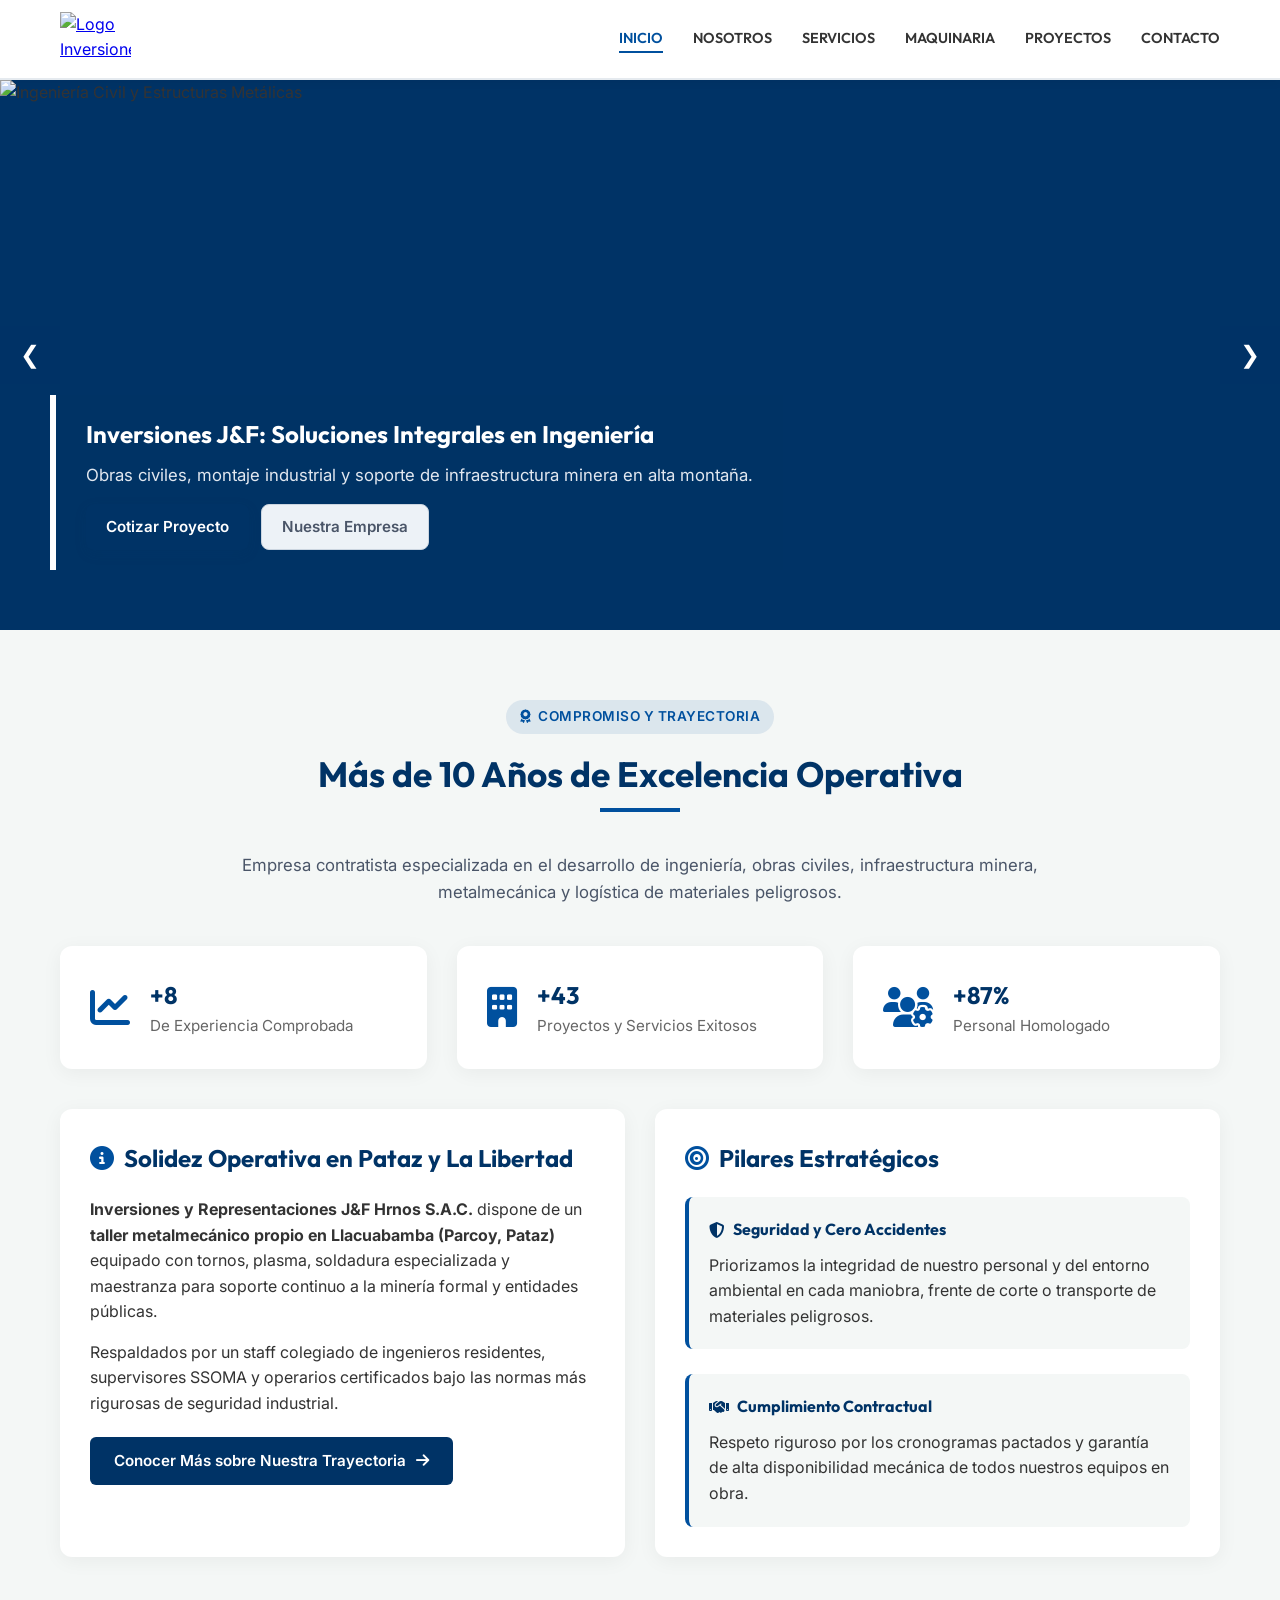
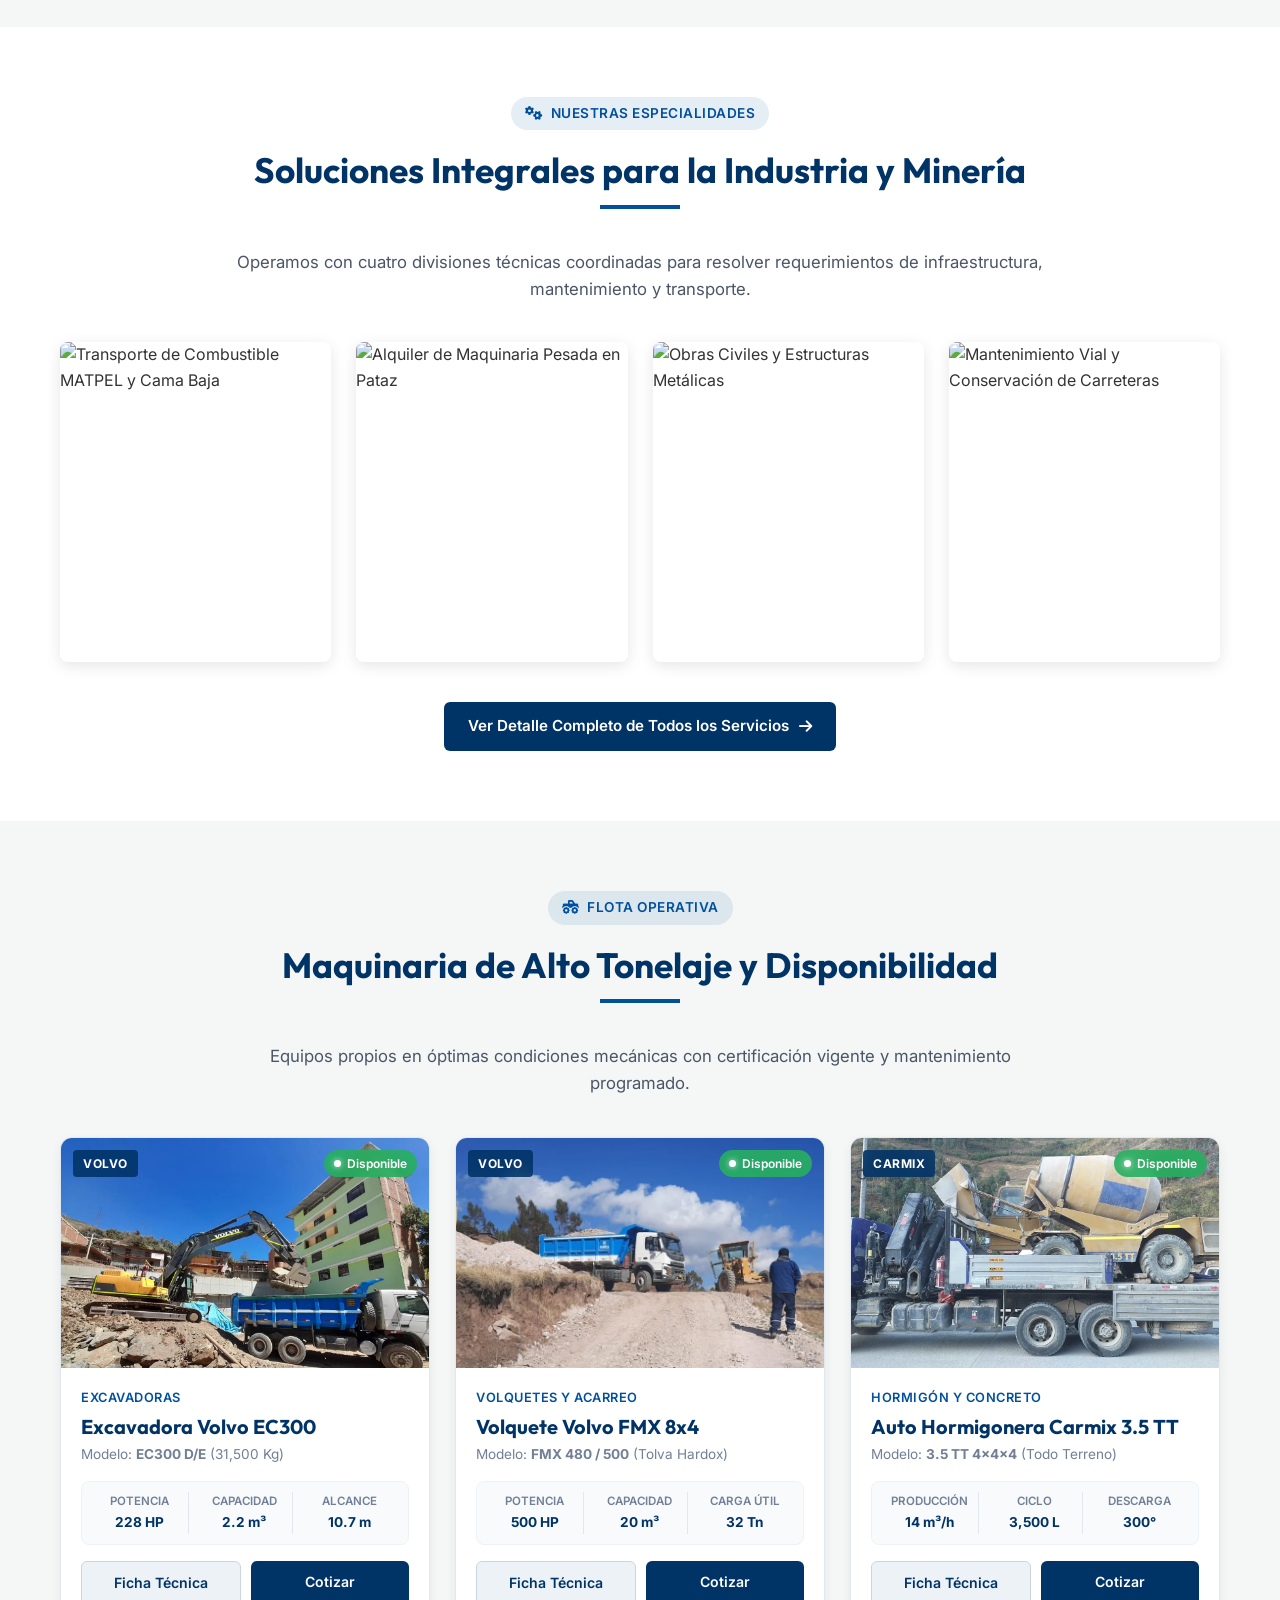
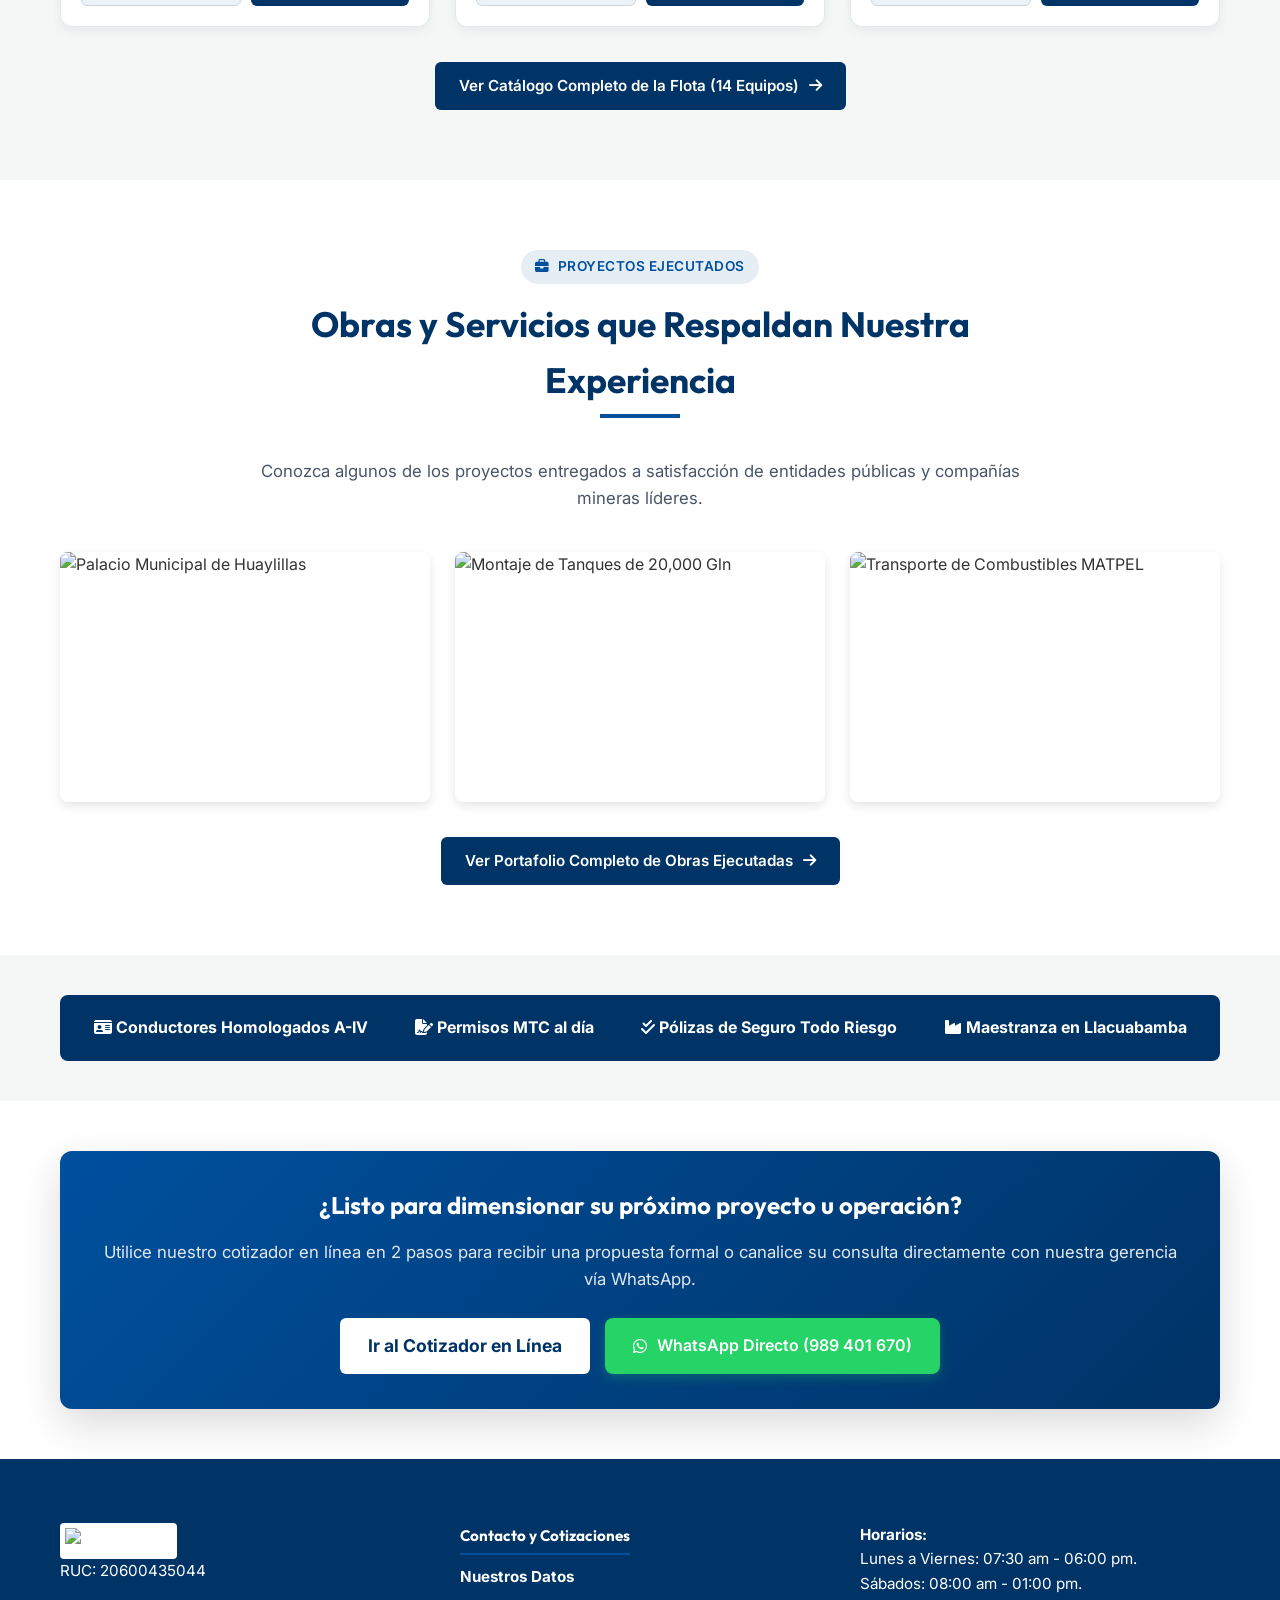
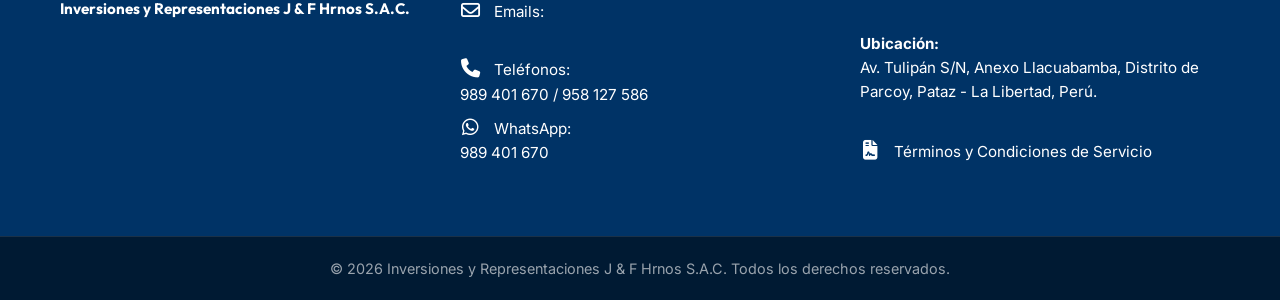
==== commit 539c5917: "feat: reestructurar sitio en arquitectura multi-pagina independiente segun propuesta (nosotros, serv" ====
--- a/index.html
+++ b/index.html
@@ -4,26 +4,25 @@
 <head>
     <meta charset="UTF-8">
     <meta name="viewport" content="width=device-width, initial-scale=1.0">
-    <title>Inversiones J&F Hrnos | Ingeniería, Obras, Mantenimiento y Transporte MATPEL</title>
+    <title>Inversiones J&F Hrnos | Ingeniería, Obras, Maquinaria y Transporte MATPEL</title>
     <meta name="description"
-        content="Inversiones J&F Hrnos S.A.C. es una empresa líder que brinda soluciones integrales en ingeniería, obras civiles, mantenimiento vial y transporte logístico MATPEL a nivel nacional.">
+        content="Inversiones J&F Hrnos S.A.C. es una empresa líder en ingeniería civil, estructuras metálicas, alquiler de maquinaria pesada, mantenimiento vial y transporte MATPEL a nivel nacional.">
     <link rel="canonical" href="https://inversionesjyf.com/">
 
     <!-- Open Graph / Facebook -->
     <meta property="og:type" content="website">
     <meta property="og:url" content="https://inversionesjyf.com/">
-    <meta property="og:title" content="Inversiones J&F Hrnos | Ingeniería, Obras, Mantenimiento y Transporte MATPEL">
+    <meta property="og:title" content="Inversiones J&F Hrnos | Ingeniería, Obras, Maquinaria y Transporte MATPEL">
     <meta property="og:description"
-        content="Inversiones J&F Hrnos S.A.C. es una empresa líder que brinda soluciones integrales en ingeniería, obras civiles, mantenimiento vial y transporte logístico MATPEL a nivel nacional.">
+        content="Soluciones integrales para la minería, construcción y transporte especializado en Pataz y a nivel nacional.">
     <meta property="og:image" content="https://inversionesjyf.com/img/logo/logo_invertido.webp">
 
     <!-- Twitter -->
     <meta property="twitter:card" content="summary_large_image">
     <meta property="twitter:url" content="https://inversionesjyf.com/">
-    <meta property="twitter:title"
-        content="Inversiones J&F Hrnos | Ingeniería, Obras, Mantenimiento y Transporte MATPEL">
+    <meta property="twitter:title" content="Inversiones J&F Hrnos | Ingeniería, Obras, Maquinaria y Transporte MATPEL">
     <meta property="twitter:description"
-        content="Inversiones J&F Hrnos S.A.C. es una empresa líder que brinda soluciones integrales en ingeniería, obras civiles, mantenimiento vial y transporte logístico MATPEL a nivel nacional.">
+        content="Soluciones integrales para la minería, construcción y transporte especializado en Pataz y a nivel nacional.">
     <meta property="twitter:image" content="https://inversionesjyf.com/img/logo/logo.webp">
 
     <link rel="icon" type="image/webp" href="img/logo/logo.webp">
@@ -34,7 +33,7 @@
     <link rel="preconnect" href="https://fonts.googleapis.com">
     <link rel="preconnect" href="https://fonts.gstatic.com" crossorigin>
 
-    <!-- Carga Asíncrona de Fuentes y Iconos (Evita Render Blocking) -->
+    <!-- Fuentes e Iconos -->
     <link rel="stylesheet" href="https://cdnjs.cloudflare.com/ajax/libs/font-awesome/6.4.0/css/all.min.css"
         media="print" onload="this.media='all'">
     <noscript>
@@ -68,84 +67,19 @@
         "addressRegion": "La Libertad",
         "postalCode": "13400",
         "addressCountry": "PE"
-      },
-      "geo": {
-        "@type": "GeoCoordinates",
-        "latitude": "-8.016667",
-        "longitude": "-77.433333"
-      },
-      "openingHoursSpecification": [
-        {
-          "@type": "OpeningHoursSpecification",
-          "dayOfWeek": [
-            "Monday",
-            "Tuesday",
-            "Wednesday",
-            "Thursday",
-            "Friday"
-          ],
-          "opens": "07:30",
-          "closes": "18:00"
-        },
-        {
-          "@type": "OpeningHoursSpecification",
-          "dayOfWeek": "Saturday",
-          "opens": "08:00",
-          "closes": "13:00"
-        }
-      ]
-    }
-    </script>
-
-    <script type="application/ld+json">
-    {
-      "@context": "https://schema.org",
-      "@type": "FAQPage",
-      "mainEntity": [
-        {
-          "@type": "Question",
-          "name": "¿Qué servicios ofrece Inversiones J&F Hrnos S.A.C.?",
-          "acceptedAnswer": {
-            "@type": "Answer",
-            "text": "Ofrecemos soluciones integrales en ingeniería civil, construcción de obras públicas y privadas, estructuras metálicas, mantenimiento vial, alquiler de maquinaria pesada y transporte logístico de materiales peligrosos (MATPEL) a nivel nacional."
-          }
-        },
-        {
-          "@type": "Question",
-          "name": "¿En qué regiones de Perú operan?",
-          "acceptedAnswer": {
-            "@type": "Answer",
-            "text": "Tenemos nuestra base operativa y taller principal en Llacuabamba (La Libertad), pero brindamos servicios logísticos y ejecutamos obras de ingeniería en todo el territorio nacional, con especial presencia en las zonas mineras del norte y centro del país."
-          }
-        },
-        {
-          "@type": "Question",
-          "name": "¿Cuentan con permisos y certificaciones para transporte de carga especial y MATPEL?",
-          "acceptedAnswer": {
-            "@type": "Answer",
-            "text": "Sí, contamos con todos los permisos vigentes otorgados por el Ministerio de Transportes y Comunicaciones (MTC) para el transporte terrestre de materiales peligrosos, pólizas de seguro de responsabilidad civil vigentes y conductores homologados con categoría especial A-IV."
-          }
-        },
-        {
-          "@type": "Question",
-          "name": "¿Cuál es su capacidad en alquiler de maquinaria pesada?",
-          "acceptedAnswer": {
-            "@type": "Answer",
-            "text": "Disponemos de una flota moderna y propia que incluye excavadoras hidráulicas Volvo y Caterpillar, rodillos compactadores, rodillos de asfalto, cargadores frontales, volquetes Volvo FMX, motoniveladoras y mezcladoras autocargables (Carmix), garantizando alta disponibilidad mecánica."
-          }
-        }
-      ]
+      }
     }
     </script>
 </head>
 
 <body>
-    <a href="#inicio" class="skip-link">Saltar al contenido principal</a>
-
+    <a href="#main-content" class="skip-link">Saltar al contenido principal</a>
+
+    <!-- HEADER / NAVEGACIÓN -->
     <header class="header">
         <div class="container header-flex">
             <div class="logo-container">
-                <a href="#inicio"><img src="img/logo/logo_invertido.webp" alt="Logo Inversiones J&F" class="logo-img" width="71" height="55"></a>
+                <a href="index.html"><img src="img/logo/logo_invertido.webp" alt="Logo Inversiones J&F" class="logo-img" width="71" height="55"></a>
             </div>
 
             <button type="button" class="menu-toggle" id="mobile-menu" aria-label="Abrir menú de navegación"
@@ -155,41 +89,50 @@
 
             <nav class="navbar" id="primary-nav" aria-label="Navegación principal">
                 <ul>
-                    <li><a href="#inicio">Inicio</a></li>
-                    <li><a href="#nosotros">Nosotros</a></li>
-                    <li><a href="#servicios">Servicios</a></li>
-                    <li><a href="#maquinaria">Maquinaria</a></li>
-                    <li><a href="#experiencia">Proyectos</a></li>
-                    <li><a href="#cotizador">Cotizar</a></li>
-                    <li><a href="#contacto">Contacto</a></li>
+                    <li><a href="index.html" class="active">Inicio</a></li>
+                    <li><a href="nosotros.html">Nosotros</a></li>
+                    <li><a href="servicios.html">Servicios</a></li>
+                    <li><a href="maquinaria.html">Maquinaria</a></li>
+                    <li><a href="proyectos.html">Proyectos</a></li>
+                    <li><a href="contacto.html">Contacto</a></li>
                 </ul>
             </nav>
         </div>
     </header>
 
-    <main>
-        <section id="inicio" class="hero-slider" aria-roledescription="carousel"
-            aria-label="Proyectos y servicios destacados">
+    <main id="main-content">
+        <!-- CARRUSEL HERO -->
+        <section class="hero-slider" aria-roledescription="carousel" aria-label="Proyectos y servicios destacados">
             <div class="slides">
                 <div class="slide active" aria-roledescription="slide" aria-label="1 de 3" aria-hidden="false">
-                    <img src="img/Inicio/hero-1.webp" alt="Ingeniería 1" width="1920" height="800" fetchpriority="high"
-                        loading="eager">
+                    <img src="img/Inicio/hero-1.webp" alt="Ingeniería Civil y Estructuras Metálicas" width="1920" height="800" fetchpriority="high" loading="eager">
                     <div class="slide-caption">
                         <h1>Inversiones J&F: Soluciones Integrales en Ingeniería</h1>
+                        <p style="margin-top: 8px; color: #e2e8f0; font-size: 1.05rem;">Obras civiles, montaje industrial y soporte de infraestructura minera en alta montaña.</p>
+                        <div style="margin-top: 15px; display: flex; gap: 12px; flex-wrap: wrap;">
+                            <a href="contacto.html" class="btn-wizard-primary" style="padding: 10px 20px; font-size: 0.95rem; text-decoration: none;">Cotizar Proyecto</a>
+                            <a href="nosotros.html" class="btn-wizard-secondary" style="padding: 10px 20px; font-size: 0.95rem; text-decoration: none;">Nuestra Empresa</a>
+                        </div>
                     </div>
                 </div>
                 <div class="slide" aria-roledescription="slide" aria-label="2 de 3" aria-hidden="true">
-                    <img src="img/Inicio/hero-2.webp" alt="Construcción" width="1920" height="800" loading="lazy"
-                        decoding="async">
+                    <img src="img/Inicio/hero-2.webp" alt="Flota de Maquinaria Pesada en Alquiler" width="1920" height="800" loading="lazy" decoding="async">
                     <div class="slide-caption">
-                        <h2>Construcción de Obras y Mantenimiento Vial</h2>
+                        <h2>Alquiler de Maquinaria Pesada y Flota Propia</h2>
+                        <p style="margin-top: 8px; color: #e2e8f0; font-size: 1.05rem;">Excavadoras Volvo/Cat, Volquetes FMX, Hormigoneras Carmix y Línea Amarilla lista para operar.</p>
+                        <div style="margin-top: 15px;">
+                            <a href="maquinaria.html" class="btn-wizard-primary" style="padding: 10px 20px; font-size: 0.95rem; text-decoration: none;">Ver Catálogo de Flota</a>
+                        </div>
                     </div>
                 </div>
                 <div class="slide" aria-roledescription="slide" aria-label="3 de 3" aria-hidden="true">
-                    <img src="img/Inicio/hero-3.webp" alt="Transporte" width="1920" height="800" loading="lazy"
-                        decoding="async">
+                    <img src="img/Inicio/hero-3.webp" alt="Transporte de Combustibles y Materiales Peligrosos" width="1920" height="800" loading="lazy" decoding="async">
                     <div class="slide-caption">
                         <h2>Logística y Transporte MATPEL a Nivel Nacional</h2>
+                        <p style="margin-top: 8px; color: #e2e8f0; font-size: 1.05rem;">Cisternas de combustible de 9,000 Gln y plataformas cama baja de 40 Tn con permisos MTC al día.</p>
+                        <div style="margin-top: 15px;">
+                            <a href="servicios.html" class="btn-wizard-primary" style="padding: 10px 20px; font-size: 0.95rem; text-decoration: none;">Ver Servicios Logísticos</a>
+                        </div>
                     </div>
                 </div>
             </div>
@@ -197,685 +140,299 @@
             <button type="button" class="next" id="slider-next" aria-label="Ver diapositiva siguiente">&#10095;</button>
         </section>
 
-        <section id="nosotros" class="section bg-light">
-            <div class="container">
-                <h2 class="section-title">Nuestra Trayectoria y Compromiso</h2>
+        <!-- SECCIÓN 1: RESUMEN CORPORATIVO (NOSOTROS) -->
+        <section class="section bg-light">
+            <div class="container">
+                <div class="section-header-centered reveal">
+                    <span class="section-tag"><i class="fa-solid fa-award"></i> Compromiso y Trayectoria</span>
+                    <h2 class="section-title">Más de 10 Años de Excelencia Operativa</h2>
+                    <p class="section-subtitle">
+                        Empresa contratista especializada en el desarrollo de ingeniería, obras civiles, infraestructura minera, metalmecánica y logística de materiales peligrosos.
+                    </p>
+                </div>
+
                 <div class="stats-row">
                     <div class="stat-item box-shadow">
                         <i class="fa-solid fa-chart-line"></i>
                         <div>
                             <p class="stat-number reveal count-up" data-target="10">+0 Años</p>
-                            <p>De Experiencia</p>
+                            <p>De Experiencia Comprobada</p>
                         </div>
                     </div>
                     <div class="stat-item box-shadow">
                         <i class="fa-solid fa-building"></i>
                         <div>
                             <p class="stat-number reveal count-up" data-target="50">+0 Obras</p>
-                            <p>Proyectos Exitosos</p>
+                            <p>Proyectos y Servicios Exitosos</p>
                         </div>
                     </div>
                     <div class="stat-item box-shadow">
                         <i class="fa-solid fa-users-gear"></i>
                         <div>
                             <p class="stat-number reveal count-up" data-target="100" data-suffix="%">+0%</p>
-                            <p>Personal Calificado</p>
-                        </div>
-                    </div>
-                </div>
-
-                <div class="about-grid">
+                            <p>Personal Homologado</p>
+                        </div>
+                    </div>
+                </div>
+
+                <div class="about-grid" style="margin-top: 35px;">
                     <div class="who-we-are box-shadow reveal-left">
-                        <h3><i class="fa-solid fa-circle-info"></i> ¿Quiénes Somos?</h3>
-                        <p><strong>Inversiones y Representaciones J&F Hrnos S.A.C.</strong> es una empresa contratista
-                            con personal calificado y disciplinado que brinda ejecución de ingeniería y proyectos
-                            civiles. Nos especializamos en <a href="#servicios" class="text-link">obras de
-                                infraestructura minera</a>, metalmecánica, instalaciones eléctricas industriales e
-                            interior mina en la provincia de Pataz.</p>
-                        <p>Ofrecemos servicios integrales como mantenimiento de carreteras, alquiler de maquinaria
-                            pesada (línea amarilla y volquetes) y transporte logístico de carga pesada, combustibles y
-                            materiales peligrosos (MATPEL). Contamos con amplia experiencia ejecutando trabajos
-                            continuos para el sector minero y entidades públicas del Estado peruano.</p>
-                        <hr>
-                        <p><i class="fa-solid fa-wrench"></i> Disponemos de un <strong>taller metalmecánico en
-                                Llacuabamba (Parcoy)</strong> equipado con tornos, cortadora de plasma, equipos de
-                            soldadura y roladoras para desempeñar eficazmente trabajos de calderería, montaje y
-                            construcciones metálicas en campo.</p>
-                    </div>
+                        <h3><i class="fa-solid fa-circle-info"></i> Solidez Operativa en Pataz y La Libertad</h3>
+                        <p><strong>Inversiones y Representaciones J&F Hrnos S.A.C.</strong> dispone de un <strong>taller metalmecánico propio en Llacuabamba (Parcoy, Pataz)</strong> equipado con tornos, plasma, soldadura especializada y maestranza para soporte continuo a la minería formal y entidades públicas.</p>
+                        <p>Respaldados por un staff colegiado de ingenieros residentes, supervisores SSOMA y operarios certificados bajo las normas más rigurosas de seguridad industrial.</p>
+                        <div style="margin-top: 20px;">
+                            <a href="nosotros.html" class="service-cta-btn">
+                                Conocer Más sobre Nuestra Trayectoria <i class="fa-solid fa-arrow-right"></i>
+                            </a>
+                        </div>
+                    </div>
+
                     <div class="values-box box-shadow reveal-right">
-                        <h3><i class="fa-solid fa-bullseye"></i> Misión y Visión</h3>
+                        <h3><i class="fa-solid fa-bullseye"></i> Pilares Estratégicos</h3>
                         <div class="mission-vision-item">
-                            <p class="mv-title"><i class="fa-solid fa-rocket"></i> Nuestra Misión</p>
-                            <p>Satisfacer las necesidades de nuestros clientes brindando un servicio de ingeniería de
-                                calidad, empleando mano de obra calificada y maquinaria moderna, respetando las normas
-                                de seguridad y medio ambiente.</p>
+                            <p class="mv-title"><i class="fa-solid fa-shield-halved"></i> Seguridad y Cero Accidentes</p>
+                            <p>Priorizamos la integridad de nuestro personal y del entorno ambiental en cada maniobra, frente de corte o transporte de materiales peligrosos.</p>
                         </div>
                         <div class="mission-vision-item">
-                            <p class="mv-title"><i class="fa-solid fa-eye"></i> Nuestra Visión</p>
-                            <p>Posicionarnos a nivel regional como una gran empresa de construcciones metálicas,
-                                eléctrica industrial y obras civiles, a la vanguardia tecnológica y con constante
-                                capacitación de nuestro grupo humano.</p>
-                        </div>
-                    </div>
-                </div>
-            </div>
-        </section>
-
-        <section id="servicios" class="section">
-            <div class="container">
-                <h2 class="section-title">Obras Civiles, Servicios Industriales y Soporte Minero</h2>
+                            <p class="mv-title"><i class="fa-solid fa-handshake"></i> Cumplimiento Contractual</p>
+                            <p>Respeto riguroso por los cronogramas pactados y garantía de alta disponibilidad mecánica de todos nuestros equipos en obra.</p>
+                        </div>
+                    </div>
+                </div>
+            </div>
+        </section>
+
+        <!-- SECCIÓN 2: DIVISIONES DE SERVICIOS -->
+        <section class="section">
+            <div class="container">
+                <div class="section-header-centered reveal">
+                    <span class="section-tag"><i class="fa-solid fa-gears"></i> Nuestras Especialidades</span>
+                    <h2 class="section-title">Soluciones Integrales para la Industria y Minería</h2>
+                    <p class="section-subtitle">
+                        Operamos con cuatro divisiones técnicas coordinadas para resolver requerimientos de infraestructura, mantenimiento y transporte.
+                    </p>
+                </div>
+
                 <div class="services-grid">
-
                     <article class="service-img-card reveal delay-1">
-                        <img src="img/Servicios/transporte.webp"
-                            alt="Transporte de carga pesada, combustible y MATPEL en Pataz" width="600" height="400"
-                            loading="lazy" decoding="async">
+                        <img src="img/Servicios/transporte.webp" alt="Transporte de Combustible MATPEL y Cama Baja" width="600" height="400" loading="lazy">
                         <div class="service-img-content">
                             <i class="fa-solid fa-truck-moving"></i>
-                            <h3>Transporte MATPEL</h3>
-                            <p>Soluciones logísticas para el transporte de carga pesada, combustibles y materiales
-                                peligrosos (MATPEL) en la ruta Trujillo-Pataz y a nivel nacional.</p>
+                            <h3>Transporte MATPEL y Carga</h3>
+                            <p>Cisternas de 9,000 Gln inscritas en DGT-MTC, surtidores y plataformas cama baja de 40 Tn en la ruta Trujillo – Pataz.</p>
                         </div>
                     </article>
 
                     <article class="service-img-card reveal delay-2">
-                        <img src="img/Servicios/maquinaria.webp"
-                            alt="Alquiler de maquinaria pesada en Pataz y La Libertad" width="600" height="400"
-                            loading="lazy" decoding="async">
+                        <img src="img/Servicios/maquinaria.webp" alt="Alquiler de Maquinaria Pesada en Pataz" width="600" height="400" loading="lazy">
                         <div class="service-img-content">
                             <i class="fa-solid fa-gears"></i>
                             <h3>Alquiler de Maquinaria</h3>
-                            <p>Alquiler de maquinaria pesada en Pataz y La Libertad con flota propia: Excavadoras
-                                (Volvo/Cat), Volquetes Volvo FMX, Carmix y Motoniveladoras.</p>
+                            <p>Flota propia moderna: Excavadoras Volvo/Cat, Volquetes FMX, Hormigoneras Carmix 3.5 TT y Línea Amarilla.</p>
                         </div>
                     </article>
 
                     <article class="service-img-card reveal delay-3">
-                        <img src="img/Servicios/construccion.webp"
-                            alt="Obras civiles, campamentos mineros y montaje industrial" width="600" height="400"
-                            loading="lazy" decoding="async">
+                        <img src="img/Servicios/construccion.webp" alt="Obras Civiles y Estructuras Metálicas" width="600" height="400" loading="lazy">
                         <div class="service-img-content">
                             <i class="fa-solid fa-trowel-bricks"></i>
                             <h3>Obras Civiles y Montajes</h3>
-                            <p>Ejecución integral de obras civiles, campamentos mineros, muros de contención y montajes
-                                mecánicos de tanques y naves estructurales.</p>
+                            <p>Construcción de campamentos mineros, losas, muros de contención, naves industriales y tanques de almacenamiento.</p>
                         </div>
                     </article>
 
                     <article class="service-img-card reveal delay-4">
-                        <img src="img/Servicios/mantenimiento.webp"
-                            alt="Mantenimiento vial y remediación ambiental minera" width="600" height="400"
-                            loading="lazy" decoding="async">
+                        <img src="img/Servicios/mantenimiento.webp" alt="Mantenimiento Vial y Conservación de Carreteras" width="600" height="400" loading="lazy">
                         <div class="service-img-content">
-                            <i class="fa-solid fa-screwdriver-wrench"></i>
-                            <h3>Mantenimiento Vial y Soporte</h3>
-                            <p>Soporte preventivo y operativo, mantenimiento de carreteras, perfilado de rasante y
-                                remediación ambiental con base en Llacuabamba.</p>
-                        </div>
-                    </article>
-
-                </div>
-
+                            <i class="fa-solid fa-road"></i>
+                            <h3>Mantenimiento Vial</h3>
+                            <p>Perfilado de rasantes, bombeo, cunetas, riego, desate de rocas y conservación de caminos mineros 24/7.</p>
+                        </div>
+                    </article>
+                </div>
+
+                <div style="text-align: center; margin-top: 35px;" class="reveal">
+                    <a href="servicios.html" class="service-cta-btn">
+                        Ver Detalle Completo de Todos los Servicios <i class="fa-solid fa-arrow-right"></i>
+                    </a>
+                </div>
+            </div>
+        </section>
+
+        <!-- SECCIÓN 3: FLOTA DE MAQUINARIA DESTACADA -->
+        <section class="section bg-light">
+            <div class="container">
+                <div class="section-header-centered reveal">
+                    <span class="section-tag"><i class="fa-solid fa-truck-monster"></i> Flota Operativa</span>
+                    <h2 class="section-title">Maquinaria de Alto Tonelaje y Disponibilidad</h2>
+                    <p class="section-subtitle">
+                        Equipos propios en óptimas condiciones mecánicas con certificación vigente y mantenimiento programado.
+                    </p>
+                </div>
+
+                <div class="machinery-grid">
+                    <!-- Equipo 1 -->
+                    <article class="machinery-card reveal">
+                        <div class="machinery-card-media">
+                            <img src="img/Maquinaria/excavadora-volvo-ec300.webp" alt="Excavadora Volvo EC300" width="600" height="375" loading="lazy">
+                            <div class="card-badges">
+                                <span class="badge-brand">Volvo</span>
+                                <span class="badge-available">Disponible</span>
+                            </div>
+                        </div>
+                        <div class="machinery-card-body">
+                            <span class="card-meta-category">Excavadoras</span>
+                            <h3 class="machinery-card-title">Excavadora Volvo EC300</h3>
+                            <p class="machinery-card-model">Modelo: <strong>EC300 D/E</strong> (31,500 Kg)</p>
+                            <div class="machinery-specs-summary">
+                                <div class="spec-cell"><span class="spec-cell-label">Potencia</span><span class="spec-cell-value">228 HP</span></div>
+                                <div class="spec-cell"><span class="spec-cell-label">Capacidad</span><span class="spec-cell-value">2.2 m³</span></div>
+                                <div class="spec-cell"><span class="spec-cell-label">Alcance</span><span class="spec-cell-value">10.7 m</span></div>
+                            </div>
+                            <div class="machinery-card-actions">
+                                <a href="maquinaria-detalle.html?id=excavadora-volvo-ec300" class="btn-card-spec">Ficha Técnica</a>
+                                <a href="contacto.html?equipo=Excavadora+Volvo+EC300" class="btn-card-quote">Cotizar</a>
+                            </div>
+                        </div>
+                    </article>
+
+                    <!-- Equipo 2 -->
+                    <article class="machinery-card reveal delay-1">
+                        <div class="machinery-card-media">
+                            <img src="img/Maquinaria/volquete-volvo-fmx.webp" alt="Volquete Volvo FMX 8x4" width="600" height="375" loading="lazy">
+                            <div class="card-badges">
+                                <span class="badge-brand">Volvo</span>
+                                <span class="badge-available">Disponible</span>
+                            </div>
+                        </div>
+                        <div class="machinery-card-body">
+                            <span class="card-meta-category">Volquetes y Acarreo</span>
+                            <h3 class="machinery-card-title">Volquete Volvo FMX 8x4</h3>
+                            <p class="machinery-card-model">Modelo: <strong>FMX 480 / 500</strong> (Tolva Hardox)</p>
+                            <div class="machinery-specs-summary">
+                                <div class="spec-cell"><span class="spec-cell-label">Potencia</span><span class="spec-cell-value">500 HP</span></div>
+                                <div class="spec-cell"><span class="spec-cell-label">Capacidad</span><span class="spec-cell-value">20 m³</span></div>
+                                <div class="spec-cell"><span class="spec-cell-label">Carga Útil</span><span class="spec-cell-value">32 Tn</span></div>
+                            </div>
+                            <div class="machinery-card-actions">
+                                <a href="maquinaria-detalle.html?id=volquete-volvo-fmx-20m3" class="btn-card-spec">Ficha Técnica</a>
+                                <a href="contacto.html?equipo=Volquete+Volvo+FMX+8x4" class="btn-card-quote">Cotizar</a>
+                            </div>
+                        </div>
+                    </article>
+
+                    <!-- Equipo 3 -->
+                    <article class="machinery-card reveal delay-2">
+                        <div class="machinery-card-media">
+                            <img src="img/Maquinaria/carmix-35.webp" alt="Auto Hormigonera Carmix 3.5 TT" width="600" height="375" loading="lazy">
+                            <div class="card-badges">
+                                <span class="badge-brand">Carmix</span>
+                                <span class="badge-available">Disponible</span>
+                            </div>
+                        </div>
+                        <div class="machinery-card-body">
+                            <span class="card-meta-category">Hormigón y Concreto</span>
+                            <h3 class="machinery-card-title">Auto Hormigonera Carmix 3.5 TT</h3>
+                            <p class="machinery-card-model">Modelo: <strong>3.5 TT 4x4x4</strong> (Todo Terreno)</p>
+                            <div class="machinery-specs-summary">
+                                <div class="spec-cell"><span class="spec-cell-label">Producción</span><span class="spec-cell-value">14 m³/h</span></div>
+                                <div class="spec-cell"><span class="spec-cell-label">Ciclo</span><span class="spec-cell-value">3,500 L</span></div>
+                                <div class="spec-cell"><span class="spec-cell-label">Descarga</span><span class="spec-cell-value">300°</span></div>
+                            </div>
+                            <div class="machinery-card-actions">
+                                <a href="maquinaria-detalle.html?id=autohormigonera-carmix-35" class="btn-card-spec">Ficha Técnica</a>
+                                <a href="contacto.html?equipo=Auto+Hormigonera+Carmix+3.5+TT" class="btn-card-quote">Cotizar</a>
+                            </div>
+                        </div>
+                    </article>
+                </div>
+
+                <div style="text-align: center; margin-top: 35px;" class="reveal">
+                    <a href="maquinaria.html" class="service-cta-btn">
+                        Ver Catálogo Completo de la Flota (14 Equipos) <i class="fa-solid fa-arrow-right"></i>
+                    </a>
+                </div>
+            </div>
+        </section>
+
+        <!-- SECCIÓN 4: PROYECTOS DESTACADOS RECIENTES -->
+        <section class="section">
+            <div class="container">
+                <div class="section-header-centered reveal">
+                    <span class="section-tag"><i class="fa-solid fa-briefcase"></i> Proyectos Ejecutados</span>
+                    <h2 class="section-title">Obras y Servicios que Respaldan Nuestra Experiencia</h2>
+                    <p class="section-subtitle">
+                        Conozca algunos de los proyectos entregados a satisfacción de entidades públicas y compañías mineras líderes.
+                    </p>
+                </div>
+
+                <div class="project-grid">
+                    <article class="project-card reveal">
+                        <img src="img/Proyectos/obras_civiles/pala_muni.webp" alt="Palacio Municipal de Huaylillas" width="600" height="400" loading="lazy">
+                        <div class="overlay">
+                            <div class="overlay-text">
+                                <h3 class="project-title-card">Palacio Municipal Huaylillas</h3>
+                                <p>Construcción integral de la nueva sede institucional del Palacio Municipal.</p>
+                                <a href="proyecto.html?id=palacio-municipal" class="saber-mas-btn">Ver Detalle &gt;</a>
+                            </div>
+                        </div>
+                    </article>
+
+                    <article class="project-card reveal delay-1">
+                        <img src="img/Proyectos/montajes_industriales/tanques.webp" alt="Montaje de Tanques de 20,000 Gln" width="600" height="400" loading="lazy">
+                        <div class="overlay">
+                            <div class="overlay-text">
+                                <h3 class="project-title-card">Tanques de 20,000 Galones</h3>
+                                <p>Fabricación y montaje mecánico in situ para almacenamiento industrial y de agua.</p>
+                                <a href="proyecto.html?id=tanques-agua" class="saber-mas-btn">Ver Detalle &gt;</a>
+                            </div>
+                        </div>
+                    </article>
+
+                    <article class="project-card reveal delay-2">
+                        <img src="img/Proyectos/operaciones_logisticas/cisterna.webp" alt="Transporte de Combustibles MATPEL" width="600" height="400" loading="lazy">
+                        <div class="overlay">
+                            <div class="overlay-text">
+                                <h3 class="project-title-card">Transporte MATPEL Cisternas</h3>
+                                <p>Suministro logístico continuo de hidrocarburos hacia operaciones mineras en altura.</p>
+                                <a href="proyecto.html?id=transporte-combustible" class="saber-mas-btn">Ver Detalle &gt;</a>
+                            </div>
+                        </div>
+                    </article>
+                </div>
+
+                <div style="text-align: center; margin-top: 35px;" class="reveal">
+                    <a href="proyectos.html" class="service-cta-btn">
+                        Ver Portafolio Completo de Obras Ejecutadas <i class="fa-solid fa-arrow-right"></i>
+                    </a>
+                </div>
+            </div>
+        </section>
+
+        <!-- SECCIÓN 5: CERTIFICACIONES Y GARANTÍAS -->
+        <section class="section bg-light" style="padding: 40px 0;">
+            <div class="container">
                 <div class="certifications reveal">
-                    <span><i class="fa-solid fa-id-card"></i> Conductores Homologados</span>
+                    <span><i class="fa-solid fa-id-card"></i> Conductores Homologados A-IV</span>
                     <span><i class="fa-solid fa-file-signature"></i> Permisos MTC al día</span>
-                    <span><i class="fa-solid fa-check-double"></i> Pólizas de Seguro Vigentes</span>
-                </div>
-            </div>
-        </section>
-
-        <!-- SECCIÓN: FLOTA DE MAQUINARIA PESADA Y TRANSPORTE -->
-        <section id="maquinaria" class="section">
-            <div class="container">
-                <div class="section-header-centered reveal">
-                    <span class="section-tag"><i class="fa-solid fa-truck-monster"></i> Flota Operativa Propia</span>
-                    <h2 class="section-title">Flota de Maquinaria y Equipos de Alto Rendimiento</h2>
-                    <p class="section-subtitle">
-                        Disponemos de unidades modernas de servicio pesado (Volvo, Caterpillar, Bomag, Carmix) con certificación técnica vigente, plan de mantenimiento preventivo y operadores homologados para obras mineras y civiles de gran envergadura.
-                    </p>
-                </div>
-
-                <!-- Barra de búsqueda y selector de aplicación -->
-                <div class="machinery-toolbar reveal">
-                    <div class="search-box-wrapper">
-                        <i class="fa-solid fa-magnifying-glass search-icon" aria-hidden="true"></i>
-                        <input type="search" id="machinery-search" class="machinery-search-input" 
-                               placeholder="Buscar por equipo, marca (Volvo, Cat...) o capacidad..." 
-                               aria-label="Buscar equipo en la flota">
-                        <button type="button" id="search-clear-btn" class="search-clear-btn" aria-label="Limpiar búsqueda" style="display: none;">
-                            <i class="fa-solid fa-xmark"></i>
-                        </button>
-                    </div>
-
-                    <div class="filter-select-wrapper">
-                        <label for="work-type-filter" class="visually-hidden">Tipo de Trabajo</label>
-                        <select id="work-type-filter" class="filter-select" aria-label="Filtrar por especialidad o tipo de trabajo">
-                            <option value="all">Todos los tipos de trabajo</option>
-                            <option value="Movimiento de Tierras">Movimiento de Tierras</option>
-                            <option value="Carreteras y Compactación">Carreteras y Compactación</option>
-                            <option value="Producción de Concreto">Producción de Concreto</option>
-                            <option value="Acarreo de Minerales">Acarreo de Minerales</option>
-                            <option value="Logística Especializada">Logística Especializada</option>
-                        </select>
-                    </div>
-                </div>
-
-                <!-- Píldoras interactivas de categoría -->
-                <div class="machinery-categories-nav reveal" role="tablist" aria-label="Filtro por categoría de maquinaria">
-                    <button type="button" class="category-pill active" data-category="all" role="tab" aria-selected="true">
-                        <i class="fa-solid fa-border-all"></i> Todas (<span id="count-all">14</span>)
-                    </button>
-                    <button type="button" class="category-pill" data-category="Excavadoras" role="tab" aria-selected="false">
-                        <i class="fa-solid fa-trowel"></i> Excavadoras
-                    </button>
-                    <button type="button" class="category-pill" data-category="Cargadores Frontales" role="tab" aria-selected="false">
-                        <i class="fa-solid fa-gears"></i> Cargadores Frontales
-                    </button>
-                    <button type="button" class="category-pill" data-category="Línea Amarilla" role="tab" aria-selected="false">
-                        <i class="fa-solid fa-tractor"></i> Línea Amarilla
-                    </button>
-                    <button type="button" class="category-pill" data-category="Hormigón y Concreto" role="tab" aria-selected="false">
-                        <i class="fa-solid fa-cubes-stacked"></i> Hormigón (Carmix)
-                    </button>
-                    <button type="button" class="category-pill" data-category="Volquetes y Acarreo" role="tab" aria-selected="false">
-                        <i class="fa-solid fa-truck-ramp-box"></i> Volquetes FMX
-                    </button>
-                    <button type="button" class="category-pill" data-category="Cisternas y MATPEL" role="tab" aria-selected="false">
-                        <i class="fa-solid fa-gas-pump"></i> Cisternas & MATPEL
-                    </button>
-                    <button type="button" class="category-pill" data-category="Transporte Pesado" role="tab" aria-selected="false">
-                        <i class="fa-solid fa-trailer"></i> Cama Baja
-                    </button>
-                </div>
-
-                <!-- Barra de estado y garantías -->
-                <div class="machinery-status-bar reveal">
-                    <span id="machinery-counter-text" class="results-text">Mostrando <strong>14</strong> equipos disponibles</span>
-                    <div class="fleet-guarantees">
-                        <span><i class="fa-solid fa-certificate"></i> Certificación Vigente</span>
-                        <span><i class="fa-solid fa-shield-halved"></i> Pólizas de Seguro Todo Riesgo</span>
-                        <span><i class="fa-solid fa-user-check"></i> Operadores Homologados</span>
-                    </div>
-                </div>
-
-                <!-- Grid interactivo poblado desde maquinaria.json -->
-                <div id="grid-maquinaria" class="machinery-grid" role="region" aria-live="polite">
-                    <!-- Renderizado dinámicamente con JavaScript -->
-                </div>
-
-                <!-- Estado sin resultados -->
-                <div id="no-machinery-found" class="no-results-box" style="display: none;">
-                    <i class="fa-solid fa-magnifying-glass"></i>
-                    <h3>No se encontraron equipos</h3>
-                    <p>No se encontraron resultados para los criterios seleccionados. Intente ajustar el término de búsqueda o categoría.</p>
-                    <button type="button" id="reset-filters-btn" class="btn-reset-filters">Restablecer todos los filtros</button>
-                </div>
-            </div>
-        </section>
-
-        <!-- MODAL DE FICHA TÉCNICA DETALLADA -->
-        <div id="modal-maquina" class="machinery-modal" role="dialog" aria-modal="true" aria-labelledby="modal-machinery-title" aria-hidden="true">
-            <div class="modal-backdrop" id="modal-backdrop"></div>
-            <div class="modal-dialog">
-                <button type="button" class="modal-close-btn" id="modal-close-btn" aria-label="Cerrar ficha técnica">
-                    <i class="fa-solid fa-xmark"></i>
-                </button>
-                <div class="modal-content" id="modal-machinery-body">
-                    <!-- Inyectado dinámicamente -->
-                </div>
-            </div>
-        </div>
-
-        <section id="experiencia" class="section bg-light">
-            <div class="container">
-                <div class="exp-category reveal">
-                    <h3 class="category-title">1. Obras Civiles y Estructuras Metálicas</h3>
-                    <div id="grid-obras" class="project-grid">
-                        <!-- Proyecto 1 -->
-                        <div class="project-card reveal">
-                            <img src="img/Proyectos/obras_civiles/pala_muni.webp" alt="Palacio Municipal de Huaylillas"
-                                width="600" height="400" loading="lazy" decoding="async">
-                            <div class="overlay">
-                                <div class="overlay-text">
-                                    <p class="project-title-card">Palacio Municipal de Huaylillas</p>
-                                    <p>Construcción integral de la nueva sede institucional del Palacio Municipal del
-                                        distrito de Huaylillas.</p>
-                                    <a href="proyecto/palacio-municipal" class="saber-mas-btn">Ver Palacio Municipal
-                                        &gt;</a>
-                                </div>
-                            </div>
-                        </div>
-                        <!-- Proyecto 2 -->
-                        <div class="project-card reveal">
-                            <img src="img/Proyectos/obras_civiles/comp_up.webp" alt="Polideportivo Uchucuayo"
-                                width="600" height="400" loading="lazy" decoding="async">
-                            <div class="overlay">
-                                <div class="overlay-text">
-                                    <p class="project-title-card">Polideportivo Uchucuayo</p>
-                                    <p>Construcción civil completa del complejo deportivo y recreacional en el Centro
-                                        Poblado de Uchucuayo.</p>
-                                    <a href="proyecto/polideportivo-uchucuayo" class="saber-mas-btn">Ver Polideportivo
-                                        &gt;</a>
-                                </div>
-                            </div>
-                        </div>
-                        <!-- Proyecto 3 -->
-                        <div class="project-card reveal">
-                            <img src="img/Proyectos/obras_civiles/mon_est_cob.webp" alt="Nave Molienda" width="600"
-                                height="400" loading="lazy" decoding="async">
-                            <div class="overlay">
-                                <div class="overlay-text">
-                                    <p class="project-title-card">Nave Molienda</p>
-                                    <p>Ejecución integral del montaje de estructuras metálicas de alta resistencia y
-                                        cobertura completa.</p>
-                                    <a href="proyecto/nave-molienda" class="saber-mas-btn">Ver Nave Molienda &gt;</a>
-                                </div>
-                            </div>
-                        </div>
-                    </div>
-                </div>
-
-                <div class="exp-category reveal">
-                    <h3 class="category-title">2. Proyectos de Mantenimiento Vial y Soporte Minero</h3>
-                    <div id="grid-mantenimiento" class="project-grid">
-                        <!-- Proyecto 4 -->
-                        <div class="project-card reveal">
-                            <img src="img/Proyectos/mantenimiento_vial/taya_par.webp"
-                                alt="Mantenimiento Vial Tayabamba - Parcoy" width="600" height="400" loading="lazy"
-                                decoding="async">
-                            <div class="overlay">
-                                <div class="overlay-text">
-                                    <p class="project-title-card">Mantenimiento Vial Tayabamba - Parcoy</p>
-                                    <p>Trabajos continuos de mantenimiento rutinario y periódico de la vía departamental
-                                        que conecta Tayabamba y Parcoy.</p>
-                                    <a href="proyecto/mantenimiento-vial" class="saber-mas-btn">Ver Mantenimiento Vial
-                                        &gt;</a>
-                                </div>
-                            </div>
-                        </div>
-                        <!-- Proyecto 5 -->
-                        <div class="project-card reveal">
-                            <img src="img/Proyectos/mantenimiento_vial/cierre_boca.webp"
-                                alt="Cierre Definitivo de 300 Bocaminas" width="600" height="400" loading="lazy"
-                                decoding="async">
-                            <div class="overlay">
-                                <div class="overlay-text">
-                                    <p class="project-title-card">Cierre Definitivo de 300 Bocaminas</p>
-                                    <p>Proyecto crítico de remediación ambiental y seguridad en minería formal mediante
-                                        voladura y taponeo.</p>
-                                    <a href="proyecto/cierre-bocaminas" class="saber-mas-btn">Ver Cierre Bocaminas
-                                        &gt;</a>
-                                </div>
-                            </div>
-                        </div>
-                        <!-- Proyecto 6 -->
-                        <div class="project-card reveal">
-                            <img src="img/Proyectos/mantenimiento_vial/desate.webp"
-                                alt="Desate de Rocas en Zonas Agrestes" width="600" height="400" loading="lazy"
-                                decoding="async">
-                            <div class="overlay">
-                                <div class="overlay-text">
-                                    <p class="project-title-card">Desate de Rocas en Zonas Agrestes</p>
-                                    <p>Ejecución de trabajos de mitigación de riesgos geológicos en taludes y zonas de
-                                        acceso de la unidad minera.</p>
-                                    <a href="proyecto/desate-rocas" class="saber-mas-btn">Ver Desate de Rocas &gt;</a>
-                                </div>
-                            </div>
-                        </div>
-                    </div>
-                </div>
-
-                <div class="exp-category reveal">
-                    <h3 class="category-title">3. Ingeniería y Montaje Industrial</h3>
-                    <div id="grid-ingenieria" class="project-grid">
-                        <!-- Proyecto 7 -->
-                        <div class="project-card reveal">
-                            <img src="img/Proyectos/montajes_industriales/tanques.webp"
-                                alt="Montaje de Tanques de 20,000 Gln" width="600" height="400" loading="lazy"
-                                decoding="async">
-                            <div class="overlay">
-                                <div class="overlay-text">
-                                    <p class="project-title-card">Montaje de Tanques de 20,000 Gln</p>
-                                    <p>Fabricación in situ and montaje mecánico de dos tanques de almacenamiento de agua
-                                        potable e industrial.</p>
-                                    <a href="proyecto/tanques-agua" class="saber-mas-btn">Ver Montaje de Tanques
-                                        &gt;</a>
-                                </div>
-                            </div>
-                        </div>
-                        <!-- Proyecto 8 -->
-                        <div class="project-card reveal">
-                            <img src="img/Proyectos/montajes_industriales/muros_concreto.webp"
-                                alt="Muros de Concreto Nivel 2520 Chilcas" width="600" height="400" loading="lazy"
-                                decoding="async">
-                            <div class="overlay">
-                                <div class="overlay-text">
-                                    <p class="project-title-card">Muros de Concreto Nivel 2520 Chilcas</p>
-                                    <p>Construcción de muros de contención de gran escala en concreto armado en nivel
-                                        operativo minero.</p>
-                                    <a href="proyecto/muros-concreto" class="saber-mas-btn">Ver Muros de Concreto
-                                        &gt;</a>
-                                </div>
-                            </div>
-                        </div>
-                        <!-- Proyecto 9 -->
-                        <div class="project-card reveal">
-                            <img src="img/Proyectos/montajes_industriales/zaranga_des.webp"
-                                alt="Zaranda Desmontable Industrial" width="600" height="400" loading="lazy"
-                                decoding="async">
-                            <div class="overlay">
-                                <div class="overlay-text">
-                                    <p class="project-title-card">Zaranda Desmontable Industrial</p>
-                                    <p>Diseño de ingeniería, fabricación y montaje de una zaranda vibratoria desmontable
-                                        en acero antiabrasivo.</p>
-                                    <a href="proyecto/zaranda-desmontable" class="saber-mas-btn">Ver Zaranda Industrial
-                                        &gt;</a>
-                                </div>
-                            </div>
-                        </div>
-                    </div>
-                </div>
-
-                <div class="exp-category reveal">
-                    <h3 class="category-title">4. Operaciones Logísticas y Transporte MATPEL</h3>
-                    <div id="grid-logistica" class="project-grid">
-                        <!-- Proyecto 10 -->
-                        <div class="project-card reveal">
-                            <img src="img/Proyectos/operaciones_logisticas/cisterna.webp"
-                                alt="Transporte de Materiales Peligrosos" width="600" height="400" loading="lazy"
-                                decoding="async">
-                            <div class="overlay">
-                                <div class="overlay-text">
-                                    <p class="project-title-card">Transporte de Materiales Peligrosos</p>
-                                    <p>Provisión ininterrumpida de servicio de transporte MATPEL a operaciones mineras
-                                        mediante cisternas.</p>
-                                    <a href="proyecto/transporte-combustible" class="saber-mas-btn">Ver Transporte
-                                        MATPEL &gt;</a>
-                                </div>
-                            </div>
-                        </div>
-                        <!-- Proyecto 11 -->
-                        <div class="project-card reveal">
-                            <img src="img/Proyectos/operaciones_logisticas/cama_baja.webp" alt="Logística en Cama Baja"
-                                width="600" height="400" loading="lazy" decoding="async">
-                            <div class="overlay">
-                                <div class="overlay-text">
-                                    <p class="project-title-card">Logística en Cama Baja</p>
-                                    <p>Servicio logístico especializado para la movilización de maquinaria amarilla y
-                                        equipos sobredimensionados.</p>
-                                    <a href="proyecto/transporte-especializado" class="saber-mas-btn">Ver Cama Baja
-                                        &gt;</a>
-                                </div>
-                            </div>
-                        </div>
-                        <!-- Proyecto 12 -->
-                        <div class="project-card reveal">
-                            <img src="img/Proyectos/operaciones_logisticas/acarreo_mine.webp"
-                                alt="Logística de Acarreo de Mineral" width="600" height="400" loading="lazy"
-                                decoding="async">
-                            <div class="overlay">
-                                <div class="overlay-text">
-                                    <p class="project-title-card">Logística de Acarreo de Mineral</p>
-                                    <p>Gestión de flotas y ejecución de movimiento masivo de tierras y acarreo de
-                                        mineral en operaciones mineras.</p>
-                                    <a href="proyecto/logistica-acarreo" class="saber-mas-btn">Ver Acarreo de Mineral
-                                        &gt;</a>
-                                </div>
-                            </div>
-                        </div>
-                    </div>
-                </div>
-            </div>
-        </section>
-
-        <!-- SECCIÓN DE PREGUNTAS FRECUENTES (FAQ) -->
-        <section id="faq" class="section faq-section bg-light">
-            <div class="container">
-                <h2 class="section-title">Preguntas Frecuentes</h2>
-                <div class="faq-container">
-                    <div class="faq-item">
-                        <button type="button" class="faq-question" aria-expanded="false" aria-controls="faq-ans-1">¿Qué
-                            servicios ofrece Inversiones J&F Hrnos S.A.C.? <i class="fa-solid fa-chevron-down"
-                                aria-hidden="true"></i></button>
-                        <div class="faq-answer" id="faq-ans-1">
-                            <p>Ofrecemos soluciones integrales en ingeniería civil, construcción de obras públicas y
-                                privadas, estructuras metálicas, mantenimiento vial, alquiler de maquinaria pesada y
-                                transporte logístico de materiales peligrosos (MATPEL) a nivel nacional.</p>
-                        </div>
-                    </div>
-                    <div class="faq-item">
-                        <button type="button" class="faq-question" aria-expanded="false" aria-controls="faq-ans-2">¿En
-                            qué regiones de Perú operan? <i class="fa-solid fa-chevron-down"
-                                aria-hidden="true"></i></button>
-                        <div class="faq-answer" id="faq-ans-2">
-                            <p>Tenemos nuestra base operativa y taller principal en Llacuabamba (La Libertad), pero
-                                brindamos servicios logísticos y ejecutamos obras de ingeniería en todo el territorio
-                                nacional, con especial presencia en las zonas mineras del norte y centro del país.</p>
-                        </div>
-                    </div>
-                    <div class="faq-item">
-                        <button type="button" class="faq-question" aria-expanded="false"
-                            aria-controls="faq-ans-3">¿Cuentan con permisos y certificaciones para transporte de carga
-                            especial y MATPEL? <i class="fa-solid fa-chevron-down" aria-hidden="true"></i></button>
-                        <div class="faq-answer" id="faq-ans-3">
-                            <p>Sí, contamos con todos los permisos vigentes otorgados por el Ministerio de Transportes y
-                                Comunicaciones (MTC) para el transporte terrestre de materiales peligrosos, pólizas de
-                                seguro de responsabilidad civil vigentes y conductores homologados con categoría
-                                especial A-IV.</p>
-                        </div>
-                    </div>
-                    <div class="faq-item">
-                        <button type="button" class="faq-question" aria-expanded="false" aria-controls="faq-ans-4">¿Cuál
-                            es su capacidad en alquiler de maquinaria pesada? <i class="fa-solid fa-chevron-down"
-                                aria-hidden="true"></i></button>
-                        <div class="faq-answer" id="faq-ans-4">
-                            <p>Disponemos de una flota moderna y propia que incluye excavadoras hidráulicas Volvo y
-                                Caterpillar, rodillos compactadores, rodillos de asfalto, cargadores frontales,
-                                volquetes Volvo FMX, motoniveladoras y mezcladoras autocargables (Carmix), garantizando
-                                alta disponibilidad mecánica.</p>
-                        </div>
-                    </div>
-                </div>
-            </div>
-        </section>
-
-        <!-- SECCIÓN: COTIZADOR EN 2 PASOS (SOLICITUD FORMAL & WHATSAPP) -->
-        <section id="cotizador" class="section bg-light">
-            <div class="container">
-                <div class="section-header-centered reveal">
-                    <span class="section-tag"><i class="fa-solid fa-calculator"></i> Cotización en Línea</span>
-                    <h2 class="section-title">Solicite su Cotización Técnica en 2 Pasos</h2>
-                    <p class="section-subtitle">
-                        Complete los datos de su requerimiento para recibir una propuesta técnico-económica formal y personalizada en menos de 24 horas, o canalícela al instante vía WhatsApp.
-                    </p>
-                </div>
-
-                <div class="wizard-container box-shadow reveal">
-                    <!-- Indicador de pasos (Stepper) -->
-                    <div class="wizard-stepper" role="tablist" aria-label="Progreso de la cotización">
-                        <div class="step-indicator active" id="step-nav-1" role="tab" aria-selected="true">
-                            <div class="step-circle">1</div>
-                            <div class="step-label">
-                                <span class="step-num">Paso 1</span>
-                                <span class="step-title">Datos del Solicitante</span>
-                            </div>
-                        </div>
-                        <div class="step-divider" id="step-divider-line"></div>
-                        <div class="step-indicator" id="step-nav-2" role="tab" aria-selected="false">
-                            <div class="step-circle">2</div>
-                            <div class="step-label">
-                                <span class="step-num">Paso 2</span>
-                                <span class="step-title">Requerimiento Técnico</span>
-                            </div>
-                        </div>
-                    </div>
-
-                    <form id="quotation-form" class="wizard-form" novalidate>
-                        <!-- PASO 1: Datos del Solicitante -->
-                        <div class="wizard-step active" id="wizard-step-1">
-                            <div class="step-header">
-                                <h3><i class="fa-solid fa-id-badge"></i> Información de Contacto y Empresa</h3>
-                                <p>Ingrese sus datos para formalizar la propuesta técnica.</p>
-                            </div>
-
-                            <div class="form-grid">
-                                <div class="form-group">
-                                    <label for="quote-name">Nombres y Apellidos <span class="req">*</span></label>
-                                    <div class="input-icon-wrap">
-                                        <i class="fa-solid fa-user"></i>
-                                        <input type="text" id="quote-name" name="name" required placeholder="Ej. Ing. Carlos Mendoza">
-                                    </div>
-                                    <span class="field-error" id="error-name"></span>
-                                </div>
-
-                                <div class="form-group">
-                                    <label for="quote-company">Empresa / Razón Social <span class="req">*</span></label>
-                                    <div class="input-icon-wrap">
-                                        <i class="fa-solid fa-building"></i>
-                                        <input type="text" id="quote-company" name="company" required placeholder="Ej. Minera Aurífera del Norte S.A.">
-                                    </div>
-                                    <span class="field-error" id="error-company"></span>
-                                </div>
-
-                                <div class="form-group">
-                                    <label for="quote-ruc">RUC de la Empresa (11 dígitos) <span class="req">*</span></label>
-                                    <div class="input-icon-wrap">
-                                        <i class="fa-solid fa-id-card"></i>
-                                        <input type="text" id="quote-ruc" name="ruc" required maxlength="11" pattern="[0-9]{11}" placeholder="Ej. 20601234567">
-                                    </div>
-                                    <span class="field-error" id="error-ruc"></span>
-                                </div>
-
-                                <div class="form-group">
-                                    <label for="quote-phone">Teléfono / WhatsApp de Contacto <span class="req">*</span></label>
-                                    <div class="input-icon-wrap">
-                                        <i class="fa-solid fa-phone"></i>
-                                        <input type="tel" id="quote-phone" name="phone" required placeholder="Ej. 987654321">
-                                    </div>
-                                    <span class="field-error" id="error-phone"></span>
-                                </div>
-
-                                <div class="form-group full-width">
-                                    <label for="quote-email">Correo Electrónico Corporativo <span class="req">*</span></label>
-                                    <div class="input-icon-wrap">
-                                        <i class="fa-solid fa-envelope"></i>
-                                        <input type="email" id="quote-email" name="email" required placeholder="Ej. compras@empresa.com">
-                                    </div>
-                                    <span class="field-error" id="error-email"></span>
-                                </div>
-                            </div>
-
-                            <div class="wizard-actions right-align">
-                                <button type="button" id="btn-next-step" class="btn-wizard-primary">
-                                    Continuar al Requerimiento Técnico <i class="fa-solid fa-arrow-right"></i>
-                                </button>
-                            </div>
-                        </div>
-
-                        <!-- PASO 2: Requerimiento Técnico -->
-                        <div class="wizard-step" id="wizard-step-2" style="display: none;">
-                            <div class="step-header">
-                                <h3><i class="fa-solid fa-toolbox"></i> Especificaciones de la Operación u Obra</h3>
-                                <p>Detalle el tipo de servicio, equipo y condiciones para dimensionar la cotización.</p>
-                            </div>
-
-                            <div class="form-grid">
-                                <div class="form-group">
-                                    <label for="quote-service">Servicio Principal Requerido <span class="req">*</span></label>
-                                    <div class="input-icon-wrap">
-                                        <i class="fa-solid fa-gears"></i>
-                                        <select id="quote-service" name="service" required>
-                                            <option value="">Seleccione el tipo de servicio...</option>
-                                            <option value="Alquiler de Maquinaria Pesada">Alquiler de Maquinaria Pesada</option>
-                                            <option value="Transporte y Carga MATPEL">Transporte Logístico y MATPEL</option>
-                                            <option value="Obras Civiles y Edificaciones">Obras Civiles y Construcción</option>
-                                            <option value="Mantenimiento Vial y Carreteras">Mantenimiento Vial y Carreteras</option>
-                                            <option value="Ingeniería y Montaje Industrial">Ingeniería y Montaje Metalmecánico</option>
-                                        </select>
-                                    </div>
-                                    <span class="field-error" id="error-service"></span>
-                                </div>
-
-                                <div class="form-group">
-                                    <label for="quote-machinery">Equipo Específico de Interés</label>
-                                    <div class="input-icon-wrap">
-                                        <i class="fa-solid fa-tractor"></i>
-                                        <select id="quote-machinery" name="machinery">
-                                            <option value="Flota completa / A definir según proyecto">Flota completa / A definir según proyecto</option>
-                                            <!-- Poblado dinámicamente con JavaScript desde maquinaria.json -->
-                                        </select>
-                                    </div>
-                                </div>
-
-                                <div class="form-group">
-                                    <label for="quote-location">Ubicación / Región del Proyecto <span class="req">*</span></label>
-                                    <div class="input-icon-wrap">
-                                        <i class="fa-solid fa-location-dot"></i>
-                                        <input type="text" id="quote-location" name="location" required placeholder="Ej. Pataz, Parcoy, Tayabamba / Otra región">
-                                    </div>
-                                    <span class="field-error" id="error-location"></span>
-                                </div>
-
-                                <div class="form-group">
-                                    <label for="quote-duration">Duración Estimada del Servicio <span class="req">*</span></label>
-                                    <div class="input-icon-wrap">
-                                        <i class="fa-solid fa-calendar-days"></i>
-                                        <select id="quote-duration" name="duration" required>
-                                            <option value="Menos de 1 mes (Servicio puntual)">Menos de 1 mes (Servicio puntual)</option>
-                                            <option value="1 a 3 meses">1 a 3 meses</option>
-                                            <option value="3 a 6 meses">3 a 6 meses</option>
-                                            <option value="Más de 6 meses (Contrato continuo)" selected>Más de 6 meses (Contrato continuo)</option>
-                                        </select>
-                                    </div>
-                                </div>
-
-                                <div class="form-group">
-                                    <label for="quote-start-date">Fecha Estimada de Inicio</label>
-                                    <div class="input-icon-wrap">
-                                        <i class="fa-solid fa-clock"></i>
-                                        <input type="date" id="quote-start-date" name="start_date">
-                                    </div>
-                                </div>
-
-                                <div class="form-group full-width">
-                                    <label for="quote-details">Descripción y Especificaciones del Requerimiento <span class="req">*</span></label>
-                                    <textarea id="quote-details" name="details" rows="3" required placeholder="Indique alcances de obra, tipo de terreno, turnos de trabajo o cualquier especificación técnica..."></textarea>
-                                    <span class="field-error" id="error-details"></span>
-                                </div>
-
-                                <div class="form-group full-width checkbox-group">
-                                    <label class="custom-checkbox-label" for="quote-consent">
-                                        <input type="checkbox" id="quote-consent" name="consent" required checked>
-                                        <span>Autorizo el tratamiento de mis datos de contacto conforme a la política de privacidad para la formulación de la cotización comercial formal.</span>
-                                    </label>
-                                    <span class="field-error" id="error-consent"></span>
-                                </div>
-                            </div>
-
-                            <div class="wizard-actions between-align">
-                                <button type="button" id="btn-prev-step" class="btn-wizard-secondary">
-                                    <i class="fa-solid fa-arrow-left"></i> Modificar Datos de Contacto
-                                </button>
-                                
-                                <div class="submission-btn-group">
-                                    <button type="button" id="btn-send-whatsapp" class="btn-wizard-whatsapp">
-                                        <i class="fa-brands fa-whatsapp"></i> Cotizar al Instante vía WhatsApp
-                                    </button>
-                                    <button type="submit" id="btn-submit-quote" class="btn-wizard-primary">
-                                        <i class="fa-solid fa-paper-plane"></i> Enviar Solicitud por Correo
-                                    </button>
-                                </div>
-                            </div>
-                        </div>
-                    </form>
-
-                    <!-- Mensaje de éxito post-envío -->
-                    <div id="quote-success-box" class="quote-success-banner" style="display: none;">
-                        <i class="fa-solid fa-circle-check"></i>
-                        <h3>¡Solicitud de Cotización Registrada con Éxito!</h3>
-                        <p>Hemos recibido la información de su proyecto. Un ingeniero residente o asesor técnico comercial de <strong>Inversiones J&F Hrnos S.A.C.</strong> evaluará los requerimientos y le remitirá la propuesta técnico-económica.</p>
-                        <p class="direct-attention">Para atención prioritaria inmediata, comuníquese directamente al <strong>+51 989 401 670</strong>.</p>
-                        <button type="button" id="btn-reset-quote" class="btn-wizard-secondary">Realizar otra cotización</button>
+                    <span><i class="fa-solid fa-check-double"></i> Pólizas de Seguro Todo Riesgo</span>
+                    <span><i class="fa-solid fa-industry"></i> Maestranza en Llacuabamba</span>
+                </div>
+            </div>
+        </section>
+
+        <!-- SECCIÓN 6: BANNER DE COTIZACIÓN -->
+        <section class="section" style="padding: 50px 0;">
+            <div class="container">
+                <div class="cta-box reveal">
+                    <h4>¿Listo para dimensionar su próximo proyecto u operación?</h4>
+                    <p>Utilice nuestro cotizador en línea en 2 pasos para recibir una propuesta formal o canalice su consulta directamente con nuestra gerencia vía WhatsApp.</p>
+                    <div style="display: flex; gap: 15px; justify-content: center; flex-wrap: wrap;">
+                        <a href="contacto.html" class="btn-cta" style="width: auto; padding: 14px 28px;">Ir al Cotizador en Línea</a>
+                        <a href="https://wa.me/51989401670?text=Hola%20Inversiones%20J%26F,%20deseo%20solicitar%20una%20cotizaci%C3%B3n." 
+                           target="_blank" rel="noopener" class="btn-wizard-whatsapp" style="padding: 14px 28px; text-decoration: none;">
+                            <i class="fa-brands fa-whatsapp"></i> WhatsApp Directo (989 401 670)
+                        </a>
                     </div>
                 </div>
             </div>
@@ -884,9 +441,9 @@
 
     <hr class="footer-separator">
 
+    <!-- FOOTER CORPORATIVO -->
     <footer id="contacto" class="footer">
         <div class="container footer-grid">
-
             <div class="footer-brand">
                 <img src="img/logo/logo.webp" alt="Logo Footer" class="logo-img-footer" width="200" height="67">
                 <p class="footer-ruc">RUC: 20600435044</p>
@@ -905,29 +462,16 @@
                 </p>
                 <p><i class="fa-brands fa-whatsapp"></i> WhatsApp: <br> <a href="https://wa.me/51989401670"
                         target="_blank" rel="noopener">989 401 670</a></p>
-                <!-- Redes sociales desactivadas temporalmente a petición del usuario
-                <div class="footer-social">
-                    <p style="margin-top: 20px;"><strong>Síguenos en Redes</strong></p>
-                    <div class="social-icons">
-                        <a href="#" target="_blank" aria-label="Facebook"><i class="fa-brands fa-facebook-f"></i></a>
-                        <a href="#" target="_blank" aria-label="LinkedIn"><i class="fa-brands fa-linkedin-in"></i></a>
-                        <a href="#" target="_blank" aria-label="Instagram"><i class="fa-brands fa-instagram"></i></a>
-                    </div>
-                </div>
-                -->
             </div>
 
             <div class="footer-info">
-                <p><strong>Horarios:</strong><br> Lunes a Viernes: 07:30 am - 06:00 pm. <br>Sábados: 08:00 am - 01:00
-                    pm.</p>
+                <p><strong>Horarios:</strong><br> Lunes a Viernes: 07:30 am - 06:00 pm. <br>Sábados: 08:00 am - 01:00 pm.</p>
                 <br>
-                <p><strong>Ubicación:</strong><br> Av. Tulipán S/N, Anexo Llacuabamba, Distrito de Parcoy, Pataz - La
-                    Libertad, Perú.</p>
+                <p><strong>Ubicación:</strong><br> Av. Tulipán S/N, Anexo Llacuabamba, Distrito de Parcoy, Pataz - La Libertad, Perú.</p>
                 <br>
                 <p><i class="fa-solid fa-file-contract"></i> <a href="documentos/terminos-y-condiciones.pdf"
                         target="_blank" rel="noopener">Términos y Condiciones de Servicio</a></p>
             </div>
-
         </div>
     </footer>
 
--- a/styles.css
+++ b/styles.css
@@ -221,6 +221,11 @@
 .navbar a:hover {
     color: var(--blue-accent);
     transform: translateY(-2px);
+}
+
+.navbar a.active {
+    color: var(--blue-accent);
+    border-bottom: 2px solid var(--blue-accent);
 }
 
 /* =========================================
@@ -2294,4 +2299,405 @@
         width: 100%;
         justify-content: center;
     }
+}
+
+/* =========================================
+   ESTILOS GENERALES MULTI-PÁGINA
+   ========================================= */
+.page-hero {
+    background: linear-gradient(135deg, rgba(0, 26, 51, 0.9) 0%, rgba(0, 51, 102, 0.85) 100%), url('img/Inicio/hero-1.webp') center/cover no-repeat;
+    color: var(--white);
+    padding: 70px 0 50px 0;
+    text-align: center;
+    position: relative;
+    border-bottom: 4px solid var(--blue-accent);
+}
+
+.page-hero-title {
+    font-family: 'Outfit', sans-serif;
+    font-size: 2.6rem;
+    font-weight: 700;
+    margin-bottom: 12px;
+    letter-spacing: -0.5px;
+}
+
+.page-hero-subtitle {
+    font-size: 1.1rem;
+    max-width: 780px;
+    margin: 0 auto 20px auto;
+    color: #e2e8f0;
+    line-height: 1.6;
+}
+
+.breadcrumb-nav {
+    display: inline-flex;
+    align-items: center;
+    gap: 10px;
+    background: rgba(255, 255, 255, 0.12);
+    backdrop-filter: blur(6px);
+    padding: 6px 18px;
+    border-radius: 20px;
+    font-size: 0.88rem;
+    font-weight: 500;
+}
+
+.breadcrumb-nav a {
+    color: #e2e8f0;
+    text-decoration: none;
+    transition: color 0.2s ease;
+}
+
+.breadcrumb-nav a:hover {
+    color: var(--white);
+    text-decoration: underline;
+}
+
+.breadcrumb-nav span {
+    color: rgba(255, 255, 255, 0.5);
+}
+
+.breadcrumb-nav .current {
+    color: var(--white);
+    font-weight: 600;
+}
+
+/* Tarjetas de Valores Corporativos (nosotros.html) */
+.values-grid-4 {
+    display: grid;
+    grid-template-columns: repeat(auto-fit, minmax(240px, 1fr));
+    gap: 25px;
+    margin-top: 35px;
+}
+
+.value-card {
+    background: var(--white);
+    border: 1px solid #e2e8f0;
+    border-radius: 12px;
+    padding: 30px 22px;
+    text-align: center;
+    transition: transform 0.3s ease, box-shadow 0.3s ease;
+    box-shadow: 0 4px 12px rgba(0, 0, 0, 0.05);
+}
+
+.value-card:hover {
+    transform: translateY(-6px);
+    box-shadow: 0 15px 30px rgba(0, 51, 102, 0.12);
+    border-color: var(--blue-accent);
+}
+
+.value-icon {
+    width: 60px;
+    height: 60px;
+    border-radius: 50%;
+    background: rgba(0, 80, 158, 0.1);
+    color: var(--blue-accent);
+    display: grid;
+    place-items: center;
+    font-size: 1.6rem;
+    margin: 0 auto 18px auto;
+    transition: background 0.3s ease, color 0.3s ease;
+}
+
+.value-card:hover .value-icon {
+    background: var(--blue-dark);
+    color: var(--white);
+}
+
+.value-card h4 {
+    font-size: 1.25rem;
+    color: var(--blue-dark);
+    margin-bottom: 10px;
+    font-family: 'Outfit', sans-serif;
+}
+
+.value-card p {
+    font-size: 0.95rem;
+    color: #4a5568;
+    line-height: 1.55;
+}
+
+/* Secciones Detalladas de Servicios (servicios.html) */
+.service-division-block {
+    background: var(--white);
+    border-radius: 14px;
+    border: 1px solid #e2e8f0;
+    padding: 40px;
+    margin-bottom: 40px;
+    box-shadow: 0 5px 20px rgba(0, 0, 0, 0.05);
+    display: grid;
+    grid-template-columns: 1fr 1fr;
+    gap: 40px;
+    align-items: center;
+}
+
+.service-division-block.reverse {
+    grid-template-columns: 1fr 1fr;
+    direction: rtl;
+}
+
+.service-division-block.reverse > * {
+    direction: ltr;
+}
+
+.service-division-media {
+    width: 100%;
+    aspect-ratio: 16 / 11;
+    border-radius: 10px;
+    overflow: hidden;
+    box-shadow: 0 10px 25px rgba(0, 0, 0, 0.15);
+}
+
+.service-division-media img {
+    width: 100%;
+    height: 100%;
+    object-fit: cover;
+    transition: transform 0.5s ease;
+}
+
+.service-division-block:hover .service-division-media img {
+    transform: scale(1.05);
+}
+
+.service-division-info h3 {
+    font-size: 1.8rem;
+    color: var(--blue-dark);
+    font-family: 'Outfit', sans-serif;
+    margin-bottom: 12px;
+}
+
+.service-division-info p {
+    color: #4a5568;
+    line-height: 1.7;
+    margin-bottom: 18px;
+    font-size: 1rem;
+}
+
+.service-feature-list {
+    list-style: none;
+    padding: 0;
+    margin-bottom: 25px;
+    display: flex;
+    flex-direction: column;
+    gap: 10px;
+}
+
+.service-feature-list li {
+    display: flex;
+    align-items: flex-start;
+    gap: 12px;
+    color: #2d3748;
+    font-size: 0.95rem;
+}
+
+.service-feature-list li i {
+    color: #27ae60;
+    font-size: 1.1rem;
+    margin-top: 3px;
+}
+
+.service-cta-btn {
+    display: inline-flex;
+    align-items: center;
+    gap: 10px;
+    background: var(--blue-dark);
+    color: var(--white);
+    padding: 12px 24px;
+    border-radius: 6px;
+    text-decoration: none;
+    font-weight: 600;
+    font-size: 0.95rem;
+    transition: all 0.25s ease;
+}
+
+.service-cta-btn:hover {
+    background: var(--blue-accent);
+    transform: translateY(-2px);
+    box-shadow: 0 8px 18px rgba(0, 80, 158, 0.25);
+}
+
+/* Layout de Página de Contacto (contacto.html) */
+.contact-page-layout {
+    display: grid;
+    grid-template-columns: 1fr 1.4fr;
+    gap: 40px;
+    align-items: flex-start;
+    margin-bottom: 60px;
+}
+
+.contact-info-card {
+    background: var(--blue-dark);
+    color: var(--white);
+    border-radius: 14px;
+    padding: 35px;
+    box-shadow: 0 10px 30px rgba(0, 51, 102, 0.25);
+}
+
+.contact-info-card h3 {
+    font-size: 1.6rem;
+    font-family: 'Outfit', sans-serif;
+    margin-bottom: 10px;
+    color: var(--white);
+}
+
+.contact-info-card p.lead {
+    color: #cbd5e0;
+    margin-bottom: 25px;
+    font-size: 0.95rem;
+}
+
+.contact-item-row {
+    display: flex;
+    align-items: flex-start;
+    gap: 16px;
+    margin-bottom: 22px;
+    padding-bottom: 18px;
+    border-bottom: 1px solid rgba(255, 255, 255, 0.1);
+}
+
+.contact-item-row:last-child {
+    border-bottom: none;
+    margin-bottom: 0;
+    padding-bottom: 0;
+}
+
+.contact-item-icon {
+    width: 44px;
+    height: 44px;
+    border-radius: 50%;
+    background: rgba(255, 255, 255, 0.12);
+    display: grid;
+    place-items: center;
+    font-size: 1.2rem;
+    color: var(--white);
+    flex-shrink: 0;
+}
+
+.contact-item-text h4 {
+    font-size: 0.9rem;
+    text-transform: uppercase;
+    letter-spacing: 0.5px;
+    color: #90cdf4;
+    margin-bottom: 4px;
+}
+
+.contact-item-text p, .contact-item-text a {
+    color: var(--white);
+    font-size: 1rem;
+    text-decoration: none;
+    line-height: 1.4;
+}
+
+.contact-item-text a:hover {
+    text-decoration: underline;
+    color: #edf2f7;
+}
+
+.direct-wa-card-btn {
+    display: flex;
+    align-items: center;
+    justify-content: center;
+    gap: 10px;
+    background: #25d366;
+    color: var(--white);
+    padding: 14px 20px;
+    border-radius: 8px;
+    text-decoration: none;
+    font-weight: 700;
+    font-size: 1rem;
+    margin-top: 25px;
+    transition: background 0.25s ease, transform 0.25s ease;
+    box-shadow: 0 4px 15px rgba(37, 211, 102, 0.3);
+}
+
+.direct-wa-card-btn:hover {
+    background: #1ebc57;
+    transform: translateY(-2px);
+}
+
+/* Layout de Ficha Técnica Individual (maquinaria-detalle.html) */
+.machine-detail-layout {
+    display: grid;
+    grid-template-columns: 1.4fr 1fr;
+    gap: 40px;
+    padding: 50px 0;
+}
+
+.machine-main-card {
+    background: var(--white);
+    border-radius: 14px;
+    border: 1px solid #e2e8f0;
+    padding: 35px;
+    box-shadow: 0 5px 20px rgba(0,0,0,0.06);
+}
+
+.machine-sidebar-card {
+    background: var(--white);
+    border-radius: 14px;
+    border: 1px solid #e2e8f0;
+    padding: 30px;
+    box-shadow: 0 5px 20px rgba(0,0,0,0.06);
+    position: sticky;
+    top: 100px;
+}
+
+/* Tabs de Categorías en Proyectos (proyectos.html) */
+.project-filter-tabs {
+    display: flex;
+    flex-wrap: wrap;
+    gap: 10px;
+    justify-content: center;
+    margin-bottom: 40px;
+}
+
+.project-tab-btn {
+    background: var(--white);
+    color: #4a5568;
+    border: 1px solid #e2e8f0;
+    padding: 10px 20px;
+    border-radius: 30px;
+    font-weight: 600;
+    font-size: 0.92rem;
+    font-family: inherit;
+    cursor: pointer;
+    transition: all 0.25s ease;
+}
+
+.project-tab-btn:hover {
+    border-color: var(--blue-accent);
+    color: var(--blue-accent);
+    transform: translateY(-1px);
+}
+
+.project-tab-btn.active {
+    background: var(--blue-dark);
+    color: var(--white);
+    border-color: var(--blue-dark);
+    box-shadow: 0 4px 12px rgba(0, 51, 102, 0.2);
+}
+
+@media (max-width: 900px) {
+    .page-hero-title {
+        font-size: 2rem;
+    }
+
+    .service-division-block,
+    .service-division-block.reverse {
+        grid-template-columns: 1fr;
+        padding: 25px 20px;
+        gap: 25px;
+    }
+
+    .contact-page-layout {
+        grid-template-columns: 1fr;
+        gap: 30px;
+    }
+
+    .machine-detail-layout {
+        grid-template-columns: 1fr;
+        padding: 30px 0;
+    }
+
+    .machine-sidebar-card {
+        position: static;
+    }
 }
